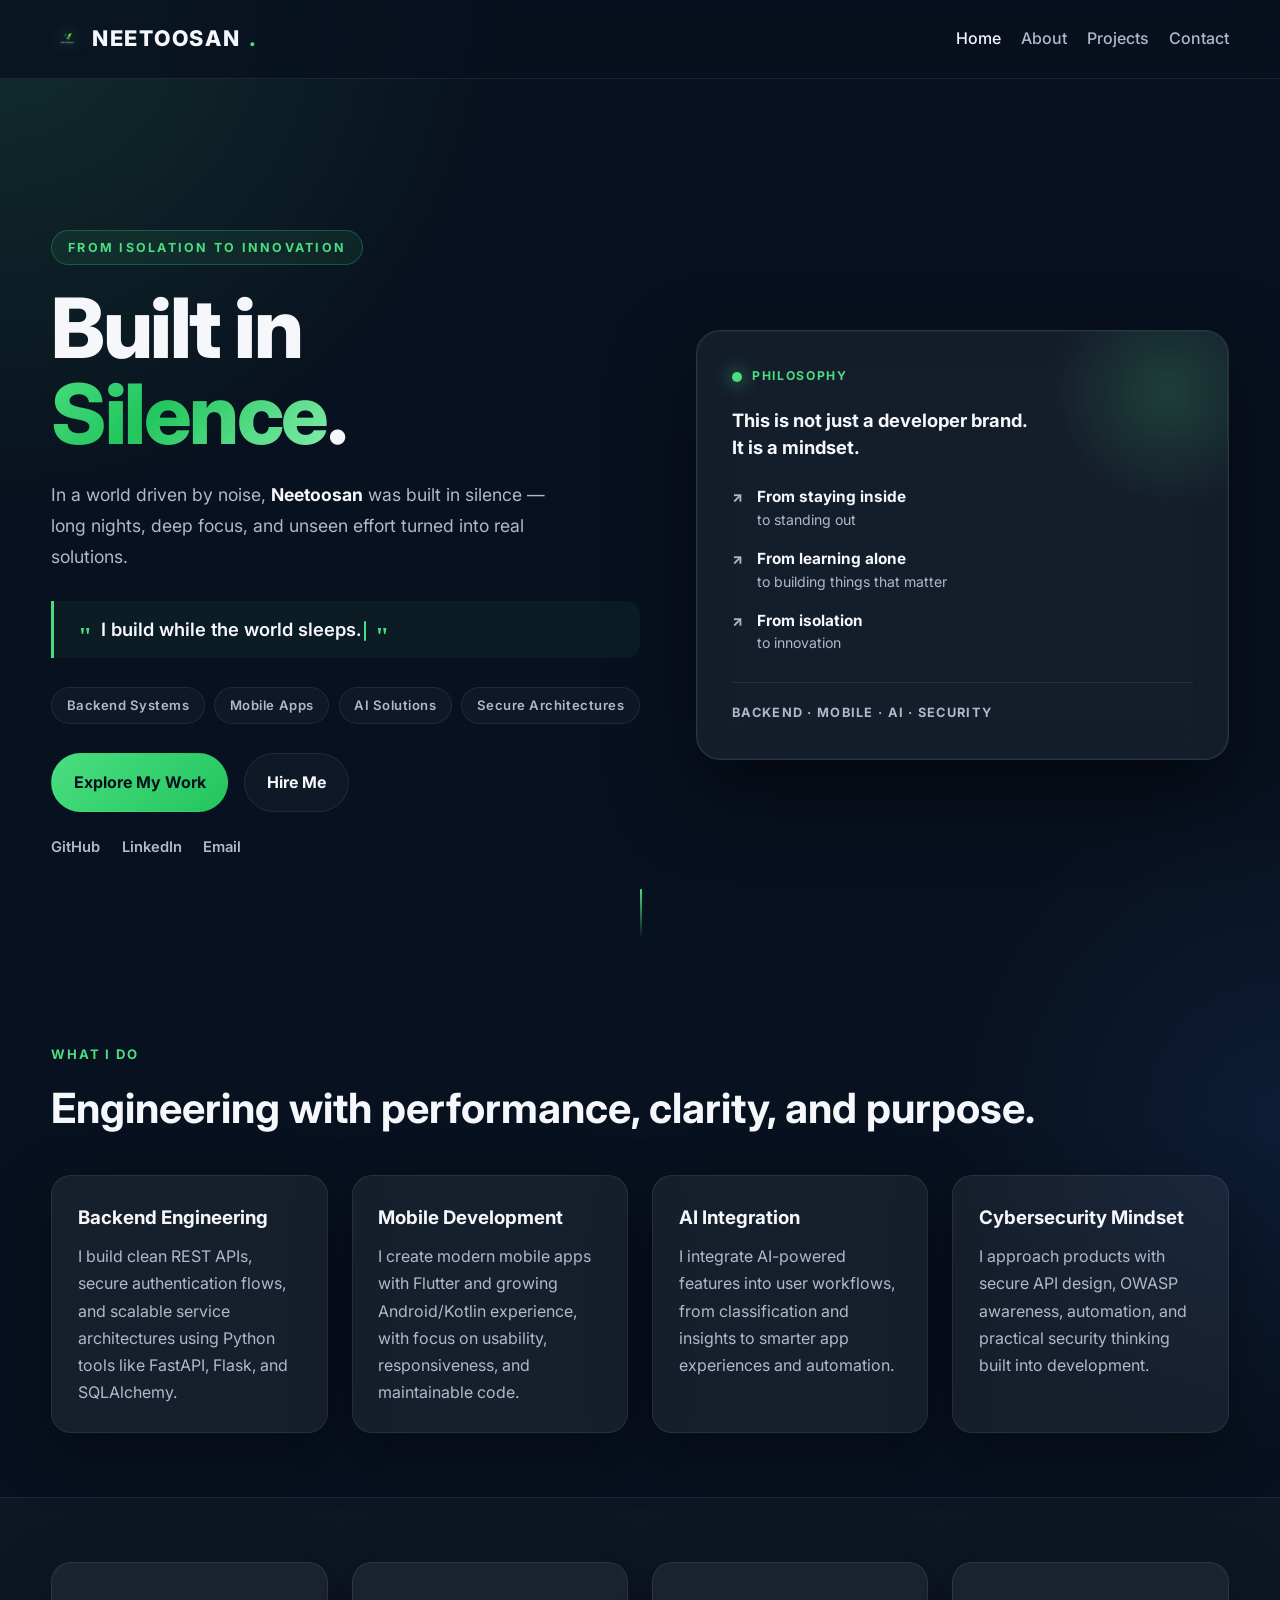
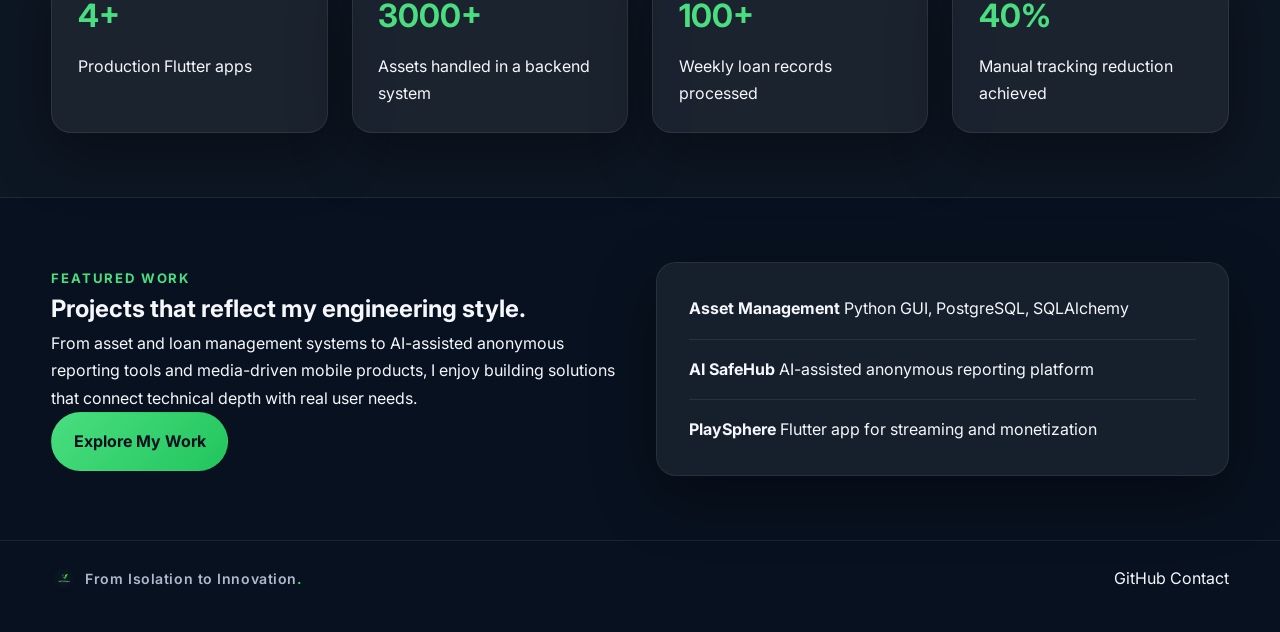
==== index.html @ 383805e1 "Add files via upload" ====
<!DOCTYPE html>
<html lang="en">
<head>
  <meta charset="UTF-8" />
  <meta name="viewport" content="width=device-width, initial-scale=1.0" />
  <meta name="description" content="Neetoosan - Software Engineer portfolio showcasing Python, Flutter, backend, cybersecurity, and AI-driven projects." />
  <title>Neetoosan | Software Engineer</title>
  <link rel="icon" type="image/png" href="asset/favicon.png" />
  <link rel="apple-touch-icon" href="asset/favicon.png" />
  <link rel="preconnect" href="https://fonts.googleapis.com">
  <link rel="preconnect" href="https://fonts.gstatic.com" crossorigin>
  <link href="https://fonts.googleapis.com/css2?family=Inter:wght@400;500;600;700;800&display=swap" rel="stylesheet">
  <link rel="stylesheet" href="css/style.css" />
</head>
<body>
  <!-- Loading Screen -->
  <div id="nLoader" role="status" aria-label="Loading Neetoosan portfolio">
    <img class="nLoader__logo" src="asset/logo_concept.png" alt="Neetoosan N logo" />
    <span class="nLoader__text">Neetoosan</span>
  </div>
  <header class="site-header">
    <div class="container nav-wrap">
      <a href="index.html" class="logo" aria-label="Neetoosan home">
        <img src="asset/logo_concept.png" alt="Neetoosan logo" />
        NEETOOSAN<span>.</span>
      </a>
      <button class="menu-toggle" id="menuToggle" aria-label="Toggle navigation">☰</button>
      <nav class="site-nav" id="siteNav">
        <a href="index.html" class="active">Home</a>
        <a href="about.html">About</a>
        <a href="projects.html">Projects</a>
        <a href="contact.html">Contact</a>
      </nav>
    </div>
  </header>

  <main>
    <!-- ═══ STORY HERO ═══ -->
    <section class="story-hero" id="hero">
      <!-- animated background particles -->
      <div class="sh-particles" aria-hidden="true">
        <span></span><span></span><span></span><span></span>
        <span></span><span></span><span></span><span></span>
      </div>

      <div class="container sh-inner">

        <!-- left column: story copy -->
        <div class="sh-copy">
          <p class="sh-kicker sh-anim" style="--d:0s">From Isolation to Innovation</p>

          <h1 class="sh-headline sh-anim" style="--d:0.15s">
            Built in<br>
            <span class="sh-accent">Silence</span>.
          </h1>

          <p class="sh-tagline sh-anim" style="--d:0.3s">
            In a world driven by noise,&nbsp;<strong>Neetoosan</strong> was built in silence —<br>
            long nights, deep focus, and unseen effort turned into real solutions.
          </p>

          <blockquote class="sh-quote sh-anim" style="--d:0.45s">
            <span class="sh-quote-mark">"</span>
            <span id="heroTypewriter">I build while the world sleeps.</span><span class="typewriter-cursor" aria-hidden="true"></span>
            <span class="sh-quote-mark">"</span>
          </blockquote>

          <div class="sh-pills sh-anim" style="--d:0.55s">
            <span>Backend Systems</span>
            <span>Mobile Apps</span>
            <span>AI Solutions</span>
            <span>Secure Architectures</span>
          </div>

          <div class="sh-actions sh-anim" style="--d:0.65s">
            <a class="btn btn-primary" href="projects.html">Explore My Work</a>
            <a class="btn btn-secondary" href="contact.html">Hire Me</a>
          </div>

          <div class="sh-links sh-anim" style="--d:0.75s">
            <a href="https://github.com/neetoosan" target="_blank" rel="noopener">GitHub</a>
            <a href="https://www.linkedin.com/in/israel-oyekanmi-876148392/" target="_blank" rel="noopener">LinkedIn</a>
            <a href="mailto:tobimolla44@gmail.com">Email</a>
          </div>
        </div>

        <!-- right column: manifesto card -->
        <aside class="sh-card sh-anim" style="--d:0.4s" aria-label="Neetoosan philosophy">
          <div class="sh-card-glow" aria-hidden="true"></div>

          <div class="sh-card-top">
            <span class="sh-dot" aria-hidden="true"></span>
            <span class="sh-status-label">Philosophy</span>
          </div>

          <h2 class="sh-card-title">This is not just a developer brand.<br>It is a mindset.</h2>

          <ul class="sh-milestones">
            <li>
              <span class="sh-m-icon">↗</span>
              <div>
                <strong>From staying inside</strong>
                <span>to standing out</span>
              </div>
            </li>
            <li>
              <span class="sh-m-icon">↗</span>
              <div>
                <strong>From learning alone</strong>
                <span>to building things that matter</span>
              </div>
            </li>
            <li>
              <span class="sh-m-icon">↗</span>
              <div>
                <strong>From isolation</strong>
                <span>to innovation</span>
              </div>
            </li>
          </ul>

          <p class="sh-card-footer">
            Backend · Mobile · AI · Security
          </p>
        </aside>

      </div>

      <!-- bottom scroll cue -->
      <div class="sh-scroll-cue sh-anim" style="--d:1s" aria-hidden="true">
        <span class="sh-scroll-line"></span>
      </div>
    </section>

    <section class="section">
      <div class="container">
        <div class="section-heading">
          <p class="eyebrow">What I Do</p>
          <h2>Engineering with performance, clarity, and purpose.</h2>
        </div>

        <div class="card-grid">
          <article class="feature-card reveal">
            <h3>Backend Engineering</h3>
            <p>I build clean REST APIs, secure authentication flows, and scalable service architectures using Python tools like FastAPI, Flask, and SQLAlchemy.</p>
          </article>
          <article class="feature-card reveal">
            <h3>Mobile Development</h3>
            <p>I create modern mobile apps with Flutter and growing Android/Kotlin experience, with focus on usability, responsiveness, and maintainable code.</p>
          </article>
          <article class="feature-card reveal">
            <h3>AI Integration</h3>
            <p>I integrate AI-powered features into user workflows, from classification and insights to smarter app experiences and automation.</p>
          </article>
          <article class="feature-card reveal">
            <h3>Cybersecurity Mindset</h3>
            <p>I approach products with secure API design, OWASP awareness, automation, and practical security thinking built into development.</p>
          </article>
        </div>
      </div>
    </section>

    <section class="section alt-section">
      <div class="container stats-grid">
        <div class="stat reveal">
          <h3>4+</h3>
          <p>Production Flutter apps</p>
        </div>
        <div class="stat reveal">
          <h3>3000+</h3>
          <p>Assets handled in a backend system</p>
        </div>
        <div class="stat reveal">
          <h3>100+</h3>
          <p>Weekly loan records processed</p>
        </div>
        <div class="stat reveal">
          <h3>40%</h3>
          <p>Manual tracking reduction achieved</p>
        </div>
      </div>
    </section>

    <section class="section">
      <div class="container split-section">
        <div>
          <p class="eyebrow">Featured Work</p>
          <h2>Projects that reflect my engineering style.</h2>
          <p>
            From asset and loan management systems to AI-assisted anonymous reporting tools and media-driven mobile products,
            I enjoy building solutions that connect technical depth with real user needs.
          </p>
          <a class="btn btn-primary" href="projects.html">Explore My Work</a>
        </div>
        <div class="info-panel reveal">
          <div class="info-item">
            <strong>Asset Management</strong>
            <span>Python GUI, PostgreSQL, SQLAlchemy</span>
          </div>
          <div class="info-item">
            <strong>AI SafeHub</strong>
            <span>AI-assisted anonymous reporting platform</span>
          </div>
          <div class="info-item">
            <strong>PlaySphere</strong>
            <span>Flutter app for streaming and monetization</span>
          </div>
        </div>
      </div>
    </section>
  </main>

  <footer class="site-footer">
    <div class="container footer-wrap">
      <div class="footer-logo">
        <img src="asset/logo_concept.png" alt="Neetoosan logo" />
        <span>From Isolation to Innovation<span>.</span></span>
      </div>
      <div>
        <a href="https://github.com/neetoosan" target="_blank" rel="noopener">GitHub</a>
        <a href="contact.html">Contact</a>
      </div>
    </div>
  </footer>

  <script src="js/loader.js"></script>
  <script src="js/main.js"></script>
</body>
</html>
---- css/style.css ----
:root {
  --bg: #08111f;
  --bg-soft: #0e1a2f;
  --panel: rgba(255, 255, 255, 0.06);
  --panel-strong: #101d34;
  --text: #f5f7fb;
  --muted: #aeb9cc;
  --line: rgba(255, 255, 255, 0.08);
  --accent: #4ade80;
  --accent-dark: #22c55e;
  --shadow: 0 20px 60px rgba(0, 0, 0, 0.35);
  --radius: 20px;
  --max-width: 1180px;
}

* {
  margin: 0;
  padding: 0;
  box-sizing: border-box;
}

html {
  scroll-behavior: smooth;
}

body {
  font-family: 'Inter', sans-serif;
  background:
    radial-gradient(circle at top left, rgba(74, 222, 128, 0.14), transparent 20%),
    radial-gradient(circle at right center, rgba(59, 130, 246, 0.10), transparent 20%),
    var(--bg);
  color: var(--text);
  line-height: 1.7;
}

img {
  max-width: 100%;
  display: block;
}

a {
  color: inherit;
  text-decoration: none;
}

.container {
  width: min(92%, var(--max-width));
  margin: 0 auto;
}

.site-header {
  position: sticky;
  top: 0;
  z-index: 1000;
  backdrop-filter: blur(14px);
  background: rgba(8, 17, 31, 0.75);
  border-bottom: 1px solid var(--line);
}

.nav-wrap {
  display: flex;
  justify-content: space-between;
  align-items: center;
  min-height: 78px;
}

/* ── Loading Screen ── */
#nLoader {
  position: fixed;
  inset: 0;
  z-index: 9999;
  background: var(--bg);
  display: flex;
  flex-direction: column;
  align-items: center;
  justify-content: center;
  gap: 1.5rem;
  transition: opacity 0.6s ease, visibility 0.6s ease;
}

#nLoader.nLoader--out {
  opacity: 0;
  visibility: hidden;
  pointer-events: none;
}

.nLoader__logo {
  width: 100px;
  height: 100px;
  animation: nLoaderPulse 1.6s ease-in-out infinite;
  filter: drop-shadow(0 0 28px rgba(74, 222, 128, 0.7));
}

@keyframes nLoaderPulse {
  0%, 100% { transform: scale(1);    filter: drop-shadow(0 0 20px rgba(74,222,128,0.6)); }
  50%       { transform: scale(1.08); filter: drop-shadow(0 0 50px rgba(74,222,128,0.95)); }
}

.nLoader__text {
  font-size: 0.78rem;
  font-weight: 700;
  letter-spacing: 0.22em;
  text-transform: uppercase;
  color: var(--muted);
  animation: nLoaderFade 1.6s ease-in-out infinite;
}

@keyframes nLoaderFade {
  0%, 100% { opacity: 0.4; }
  50%       { opacity: 1; }
}

/* ── Logo (image version) ── */
.logo {
  display: flex;
  align-items: center;
  gap: 0.55rem;
  font-size: 1.35rem;
  font-weight: 800;
  letter-spacing: 0.08em;
  line-height: 1;
}

.logo img {
  width: 32px;
  height: 32px;
  object-fit: contain;
  filter: drop-shadow(0 0 8px rgba(74, 222, 128, 0.5));
  flex-shrink: 0;
}

.logo span {
  color: var(--accent);
}

/* ── Footer logo row ── */
.footer-logo {
  display: flex;
  align-items: center;
  gap: 0.5rem;
  font-weight: 700;
  font-size: 1.05rem;
  letter-spacing: 0.06em;
}

.footer-logo img {
  width: 26px;
  height: 26px;
  object-fit: contain;
  filter: drop-shadow(0 0 6px rgba(74, 222, 128, 0.45));
}

.footer-logo > span {
  color: var(--muted);
  font-size: 0.88rem;
  font-weight: 600;
  letter-spacing: 0.04em;
}

.footer-logo > span > span {
  color: var(--accent);
}

/* ── Typewriter cursor ── */
.typewriter-cursor {
  display: inline-block;
  width: 2px;
  height: 1.1em;
  background: var(--accent);
  vertical-align: middle;
  margin-left: 3px;
  border-radius: 2px;
  animation: cursorBlink 0.8s step-end infinite;
}

@keyframes cursorBlink {
  0%, 100% { opacity: 1; }
  50%       { opacity: 0; }
}

.site-nav {
  display: flex;
  gap: 1.25rem;
  align-items: center;
}

.site-nav a {
  color: var(--muted);
  font-weight: 500;
  transition: 0.25s ease;
}

.site-nav a:hover,
.site-nav a.active {
  color: var(--text);
}

.menu-toggle {
  display: none;
  background: none;
  border: none;
  color: var(--text);
  font-size: 1.7rem;
  cursor: pointer;
}

.hero,
.page-hero {
  padding: 6rem 0 4rem;
}

.page-hero.small {
  padding-bottom: 2rem;
}

.hero-grid,
.about-grid,
.contact-grid,
.split-section,
.two-col {
  display: grid;
  grid-template-columns: repeat(2, minmax(0, 1fr));
  gap: 2rem;
  align-items: center;
}

.hero h1,
.page-hero h1 {
  font-size: clamp(2.4rem, 5vw, 4.8rem);
  line-height: 1.08;
  margin: 0.6rem 0 1rem;
}

.hero-text,
.page-hero p,
.about-copy p,
.feature-card p,
.project-card p,
.contact-card p {
  color: var(--muted);
}

.eyebrow {
  color: var(--accent);
  text-transform: uppercase;
  letter-spacing: 0.14em;
  font-size: 0.82rem;
  font-weight: 700;
}

.hero-actions,
.hero-links,
.footer-wrap,
.filter-row {
  display: flex;
  flex-wrap: wrap;
  gap: 1rem;
  align-items: center;
}

.hero-actions {
  margin: 1.6rem 0 1rem;
}

.hero-links a,
.text-link {
  color: var(--accent);
}

.btn {
  display: inline-flex;
  align-items: center;
  justify-content: center;
  padding: 0.95rem 1.35rem;
  border-radius: 999px;
  font-weight: 700;
  transition: 0.25s ease;
  border: 1px solid transparent;
}

.btn:hover {
  transform: translateY(-2px);
}

.btn-primary {
  background: linear-gradient(135deg, var(--accent), var(--accent-dark));
  color: #07111f;
}

.btn-secondary {
  border-color: var(--line);
  background: rgba(255, 255, 255, 0.03);
}

.glass,
.feature-card,
.project-card,
.contact-card,
.contact-form,
.skills-panel,
.info-panel,
.stat {
  background: var(--panel);
  border: 1px solid var(--line);
  border-radius: var(--radius);
  box-shadow: var(--shadow);
}

.hero-card,
.contact-card,
.contact-form,
.skills-panel,
.info-panel {
  padding: 2rem;
}

.feature-card,
.project-card,
.stat {
  padding: 1.6rem;
}

.status-dot {
  display: inline-block;
  width: 12px;
  height: 12px;
  border-radius: 50%;
  background: var(--accent);
  box-shadow: 0 0 24px var(--accent);
  margin-bottom: 1rem;
}

.mini-title,
.muted,
.form-note {
  color: var(--muted);
}

.section {
  padding: 4rem 0;
}

.alt-section {
  background: rgba(255, 255, 255, 0.02);
  border-top: 1px solid var(--line);
  border-bottom: 1px solid var(--line);
}

.section-heading {
  margin-bottom: 2rem;
}

.section-heading h2,
.about-copy h2,
.contact-card h2,
.contact-form h2,
.two-col h2 {
  font-size: clamp(1.8rem, 4vw, 2.6rem);
  margin-top: 0.45rem;
}

.card-grid,
.projects-grid,
.stats-grid {
  display: grid;
  gap: 1.5rem;
}

.card-grid {
  grid-template-columns: repeat(4, minmax(0, 1fr));
}

.projects-grid {
  grid-template-columns: repeat(3, minmax(0, 1fr));
}

.stats-grid {
  grid-template-columns: repeat(4, minmax(0, 1fr));
}

.feature-card h3,
.project-card h3,
.stat h3,
.hero-card h3,
.timeline-item h3 {
  margin-bottom: 0.6rem;
}

.stat h3 {
  font-size: 2rem;
  color: var(--accent);
}

.tag-list {
  display: flex;
  flex-wrap: wrap;
  gap: 0.65rem;
  margin-top: 1rem;
}

.tag-list span,
.project-badge,
.filter-btn {
  border: 1px solid var(--line);
  background: rgba(255, 255, 255, 0.04);
  color: var(--muted);
  padding: 0.45rem 0.8rem;
  border-radius: 999px;
  font-size: 0.9rem;
}

.tag-list.big span {
  font-size: 0.95rem;
}

.info-panel {
  display: grid;
  gap: 1rem;
}

.info-item {
  padding-bottom: 1rem;
  border-bottom: 1px solid var(--line);
}

.info-item:last-child {
  border-bottom: none;
  padding-bottom: 0;
}

.timeline {
  display: grid;
  gap: 1.5rem;
}

.timeline-item {
  display: grid;
  grid-template-columns: 26px 1fr;
  gap: 1rem;
  align-items: start;
}

.timeline-dot {
  width: 14px;
  height: 14px;
  margin-top: 0.45rem;
  border-radius: 50%;
  background: var(--accent);
  box-shadow: 0 0 18px var(--accent);
}

.clean-list {
  list-style: none;
  display: grid;
  gap: 0.75rem;
  color: var(--muted);
}

.filter-row {
  margin-bottom: 2rem;
}

.filter-btn {
  cursor: pointer;
  transition: 0.25s ease;
}

.filter-btn.active,
.filter-btn:hover,
.project-badge {
  color: var(--text);
  border-color: rgba(74, 222, 128, 0.35);
}

.project-top {
  display: flex;
  flex-direction: column;
  gap: 0.9rem;
  margin-bottom: 1rem;
}

.contact-item {
  margin-top: 1rem;
}

.contact-item span,
label {
  display: block;
  font-size: 0.9rem;
  color: var(--muted);
  margin-bottom: 0.35rem;
}

.form-group {
  margin-bottom: 1rem;
}

input,
textarea {
  width: 100%;
  padding: 0.95rem 1rem;
  border-radius: 14px;
  border: 1px solid var(--line);
  background: rgba(255, 255, 255, 0.03);
  color: var(--text);
  font: inherit;
}

input:focus,
textarea:focus {
  outline: 2px solid rgba(74, 222, 128, 0.25);
  border-color: rgba(74, 222, 128, 0.45);
}

.site-footer {
  padding: 1.5rem 0 2.5rem;
  border-top: 1px solid var(--line);
}

.footer-wrap {
  justify-content: space-between;
}

.reveal {
  opacity: 0;
  transform: translateY(20px);
  transition: opacity 0.7s ease, transform 0.7s ease;
}

.reveal.visible {
  opacity: 1;
  transform: translateY(0);
}

.hidden {
  display: none;
}

/* ═══════════════════════════════════════════════
   STORY HERO — "From Isolation to Innovation"
═══════════════════════════════════════════════ */

/* ── Section wrapper ── */
.story-hero {
  position: relative;
  overflow: hidden;
  padding: 7rem 0 5rem;
  min-height: 100svh;
  display: flex;
  flex-direction: column;
  justify-content: center;
}

/* ── Floating particles ── */
.sh-particles {
  position: absolute;
  inset: 0;
  pointer-events: none;
}

.sh-particles span {
  position: absolute;
  display: block;
  border-radius: 50%;
  background: radial-gradient(circle, rgba(74,222,128,0.55), transparent 70%);
  animation: shFloat 14s ease-in-out infinite;
  opacity: 0;
}

.sh-particles span:nth-child(1) { width:340px; height:340px; top:-80px;  left:-60px;  animation-delay:0s;    animation-duration:16s; }
.sh-particles span:nth-child(2) { width:200px; height:200px; top:30%;   right:5%;    animation-delay:2s;    animation-duration:14s; }
.sh-particles span:nth-child(3) { width:180px; height:180px; bottom:10%;left:15%;    animation-delay:4s;    animation-duration:18s; }
.sh-particles span:nth-child(4) { width:140px; height:140px; top:60%;   right:20%;   animation-delay:1s;    animation-duration:12s; }
.sh-particles span:nth-child(5) { width: 80px; height: 80px; top:20%;   left:40%;    animation-delay:6s;    animation-duration:10s; }
.sh-particles span:nth-child(6) { width:120px; height:120px; bottom:25%;right:35%;   animation-delay:3.5s;  animation-duration:15s; }
.sh-particles span:nth-child(7) { width: 60px; height: 60px; top:75%;   left:55%;    animation-delay:7s;    animation-duration:11s; }
.sh-particles span:nth-child(8) { width: 90px; height: 90px; top:10%;   right:45%;   animation-delay:5s;    animation-duration:13s; }

@keyframes shFloat {
  0%   { opacity: 0;    transform: translateY(40px) scale(0.8); }
  20%  { opacity: 0.18; }
  50%  { opacity: 0.12; transform: translateY(-20px) scale(1);  }
  80%  { opacity: 0.18; }
  100% { opacity: 0;    transform: translateY(40px) scale(0.8); }
}

/* ── Inner grid ── */
.sh-inner {
  display: grid;
  grid-template-columns: 1.05fr 0.95fr;
  gap: 3.5rem;
  align-items: center;
  position: relative;
  z-index: 1;
}

/* ── Entry animations ── */
.sh-anim {
  opacity: 0;
  transform: translateY(28px);
  animation: shReveal 0.75s cubic-bezier(0.22, 1, 0.36, 1) forwards;
  animation-delay: var(--d, 0s);
}

@keyframes shReveal {
  to { opacity: 1; transform: translateY(0); }
}

/* ── Kicker / eyebrow ── */
.sh-kicker {
  display: inline-block;
  font-size: 0.78rem;
  font-weight: 700;
  letter-spacing: 0.18em;
  text-transform: uppercase;
  color: var(--accent);
  background: rgba(74, 222, 128, 0.08);
  border: 1px solid rgba(74, 222, 128, 0.25);
  padding: 0.35rem 1rem;
  border-radius: 999px;
  margin-bottom: 1.25rem;
}

/* ── Main headline ── */
.sh-headline {
  font-size: clamp(3rem, 6.5vw, 6rem);
  font-weight: 800;
  line-height: 1.04;
  letter-spacing: -0.03em;
  margin-bottom: 1.4rem;
}

.sh-accent {
  -webkit-background-clip: text;
  background-clip: text;
  -webkit-text-fill-color: transparent;
  background-image: linear-gradient(135deg, #4ade80 0%, #22c55e 40%, #86efac 100%);
}

/* ── Tagline paragraph ── */
.sh-tagline {
  font-size: 1.1rem;
  color: var(--muted);
  line-height: 1.75;
  max-width: 500px;
  margin-bottom: 1.8rem;
}

.sh-tagline strong {
  color: var(--text);
}

/* ── Manifesto quote ── */
.sh-quote {
  position: relative;
  font-size: 1.15rem;
  font-weight: 600;
  font-style: normal;
  color: var(--text);
  border-left: 3px solid var(--accent);
  padding: 0.9rem 1.25rem;
  margin: 0 0 1.8rem;
  background: rgba(74, 222, 128, 0.05);
  border-radius: 0 14px 14px 0;
  line-height: 1.5;
}

.sh-quote-mark {
  color: var(--accent);
  font-size: 1.6rem;
  line-height: 0;
  vertical-align: -0.35em;
  margin: 0 0.15em;
  font-family: Georgia, serif;
}

/* ── Tech pills ── */
.sh-pills {
  display: flex;
  flex-wrap: wrap;
  gap: 0.6rem;
  margin-bottom: 1.8rem;
}

.sh-pills span {
  font-size: 0.82rem;
  font-weight: 600;
  letter-spacing: 0.04em;
  color: var(--muted);
  border: 1px solid var(--line);
  background: rgba(255, 255, 255, 0.03);
  padding: 0.4rem 0.9rem;
  border-radius: 999px;
  transition: 0.25s ease;
}

.sh-pills span:hover {
  color: var(--accent);
  border-color: rgba(74, 222, 128, 0.35);
  background: rgba(74, 222, 128, 0.06);
}

/* ── CTA buttons ── */
.sh-actions {
  display: flex;
  flex-wrap: wrap;
  gap: 1rem;
  margin-bottom: 1.4rem;
}

/* ── Social links row ── */
.sh-links {
  display: flex;
  gap: 1.35rem;
  flex-wrap: wrap;
}

.sh-links a {
  font-size: 0.92rem;
  font-weight: 600;
  color: var(--muted);
  position: relative;
  transition: color 0.25s ease;
}

.sh-links a::after {
  content: '';
  position: absolute;
  left: 0; bottom: -3px;
  width: 0; height: 2px;
  background: var(--accent);
  transition: width 0.3s ease;
  border-radius: 2px;
}

.sh-links a:hover {
  color: var(--accent);
}

.sh-links a:hover::after {
  width: 100%;
}

/* ── Manifesto card ── */
.sh-card {
  position: relative;
  background: rgba(255, 255, 255, 0.05);
  backdrop-filter: blur(20px);
  -webkit-backdrop-filter: blur(20px);
  border: 1px solid rgba(255, 255, 255, 0.1);
  border-radius: 24px;
  padding: 2.2rem;
  overflow: hidden;
  box-shadow: 0 32px 80px rgba(0, 0, 0, 0.5), 0 0 0 1px rgba(74,222,128,0.06) inset;
  transition: transform 0.4s ease, box-shadow 0.4s ease;
}

.sh-card:hover {
  transform: translateY(-5px);
  box-shadow: 0 40px 100px rgba(0, 0, 0, 0.6), 0 0 40px rgba(74,222,128,0.08) inset;
}

/* glowing green blob behind card */
.sh-card-glow {
  position: absolute;
  top: -60px; right: -60px;
  width: 240px; height: 240px;
  background: radial-gradient(circle, rgba(74,222,128,0.18) 0%, transparent 70%);
  border-radius: 50%;
  pointer-events: none;
  animation: shGlow 6s ease-in-out infinite alternate;
}

@keyframes shGlow {
  from { opacity: 0.6; transform: scale(1);    }
  to   { opacity: 1;   transform: scale(1.15); }
}

/* ── Card top row (dot + label) ── */
.sh-card-top {
  display: flex;
  align-items: center;
  gap: 0.6rem;
  margin-bottom: 1.25rem;
}

.sh-dot {
  width: 10px; height: 10px;
  border-radius: 50%;
  background: var(--accent);
  box-shadow: 0 0 18px var(--accent);
  animation: shPulse 2s ease-in-out infinite;
  flex-shrink: 0;
}

@keyframes shPulse {
  0%, 100% { box-shadow: 0 0 10px var(--accent); }
  50%       { box-shadow: 0 0 24px var(--accent); }
}

.sh-status-label {
  font-size: 0.76rem;
  font-weight: 700;
  letter-spacing: 0.14em;
  text-transform: uppercase;
  color: var(--accent);
}

/* ── Card heading ── */
.sh-card-title {
  font-size: 1.15rem;
  font-weight: 700;
  line-height: 1.45;
  margin-bottom: 1.6rem;
  color: var(--text);
}

/* ── Milestones list ── */
.sh-milestones {
  list-style: none;
  display: grid;
  gap: 1.1rem;
  margin-bottom: 1.75rem;
}

.sh-milestones li {
  display: flex;
  align-items: flex-start;
  gap: 0.85rem;
}

.sh-m-icon {
  color: var(--accent);
  font-size: 1rem;
  font-weight: 800;
  line-height: 1.6;
  flex-shrink: 0;
}

.sh-milestones li div {
  display: flex;
  flex-direction: column;
  gap: 0.1rem;
  line-height: 1.45;
}

.sh-milestones strong {
  color: var(--text);
  font-size: 0.96rem;
}

.sh-milestones span {
  color: var(--muted);
  font-size: 0.88rem;
}

/* ── Card footer ── */
.sh-card-footer {
  font-size: 0.8rem;
  font-weight: 700;
  letter-spacing: 0.1em;
  text-transform: uppercase;
  color: var(--muted);
  padding-top: 1.2rem;
  border-top: 1px solid var(--line);
}

/* ── Scroll cue ── */
.sh-scroll-cue {
  position: absolute;
  bottom: 2.5rem;
  left: 50%;
  transform: translateX(-50%);
  display: flex;
  flex-direction: column;
  align-items: center;
}

.sh-scroll-line {
  width: 2px;
  height: 50px;
  background: linear-gradient(to bottom, var(--accent), transparent);
  border-radius: 2px;
  animation: shScrollLine 2s ease-in-out infinite;
}

@keyframes shScrollLine {
  0%   { transform: scaleY(0);   transform-origin: top;    opacity: 1; }
  50%  { transform: scaleY(1);   transform-origin: top;    opacity: 1; }
  100% { transform: scaleY(0);   transform-origin: bottom; opacity: 0; }
}

/* ═══ MEDIA QUERIES ═══ */
@media (max-width: 1024px) {
  .card-grid {
    grid-template-columns: repeat(2, minmax(0, 1fr));
  }

  .projects-grid,
  .stats-grid {
    grid-template-columns: repeat(2, minmax(0, 1fr));
  }

  .sh-inner {
    grid-template-columns: 1fr;
    gap: 2.5rem;
  }

  .sh-scroll-cue {
    display: none;
  }
}

@media (max-width: 768px) {
  .menu-toggle {
    display: block;
  }

  .site-nav {
    position: absolute;
    top: 78px;
    right: 4%;
    width: min(260px, 92vw);
    background: #0d1729;
    border: 1px solid var(--line);
    border-radius: 18px;
    padding: 1rem;
    display: none;
    flex-direction: column;
    align-items: flex-start;
  }

  .site-nav.show {
    display: flex;
  }

  .hero-grid,
  .about-grid,
  .contact-grid,
  .split-section,
  .two-col {
    grid-template-columns: 1fr;
  }

  .card-grid,
  .projects-grid,
  .stats-grid {
    grid-template-columns: 1fr;
  }

  .hero,
  .page-hero {
    padding-top: 4.5rem;
  }

  .story-hero {
    padding: 5.5rem 0 4rem;
    min-height: auto;
  }

  .sh-headline {
    font-size: clamp(2.4rem, 10vw, 3.5rem);
  }

  .sh-quote {
    font-size: 1rem;
  }

  .footer-wrap {
    flex-direction: column;
    align-items: flex-start;
  }
}
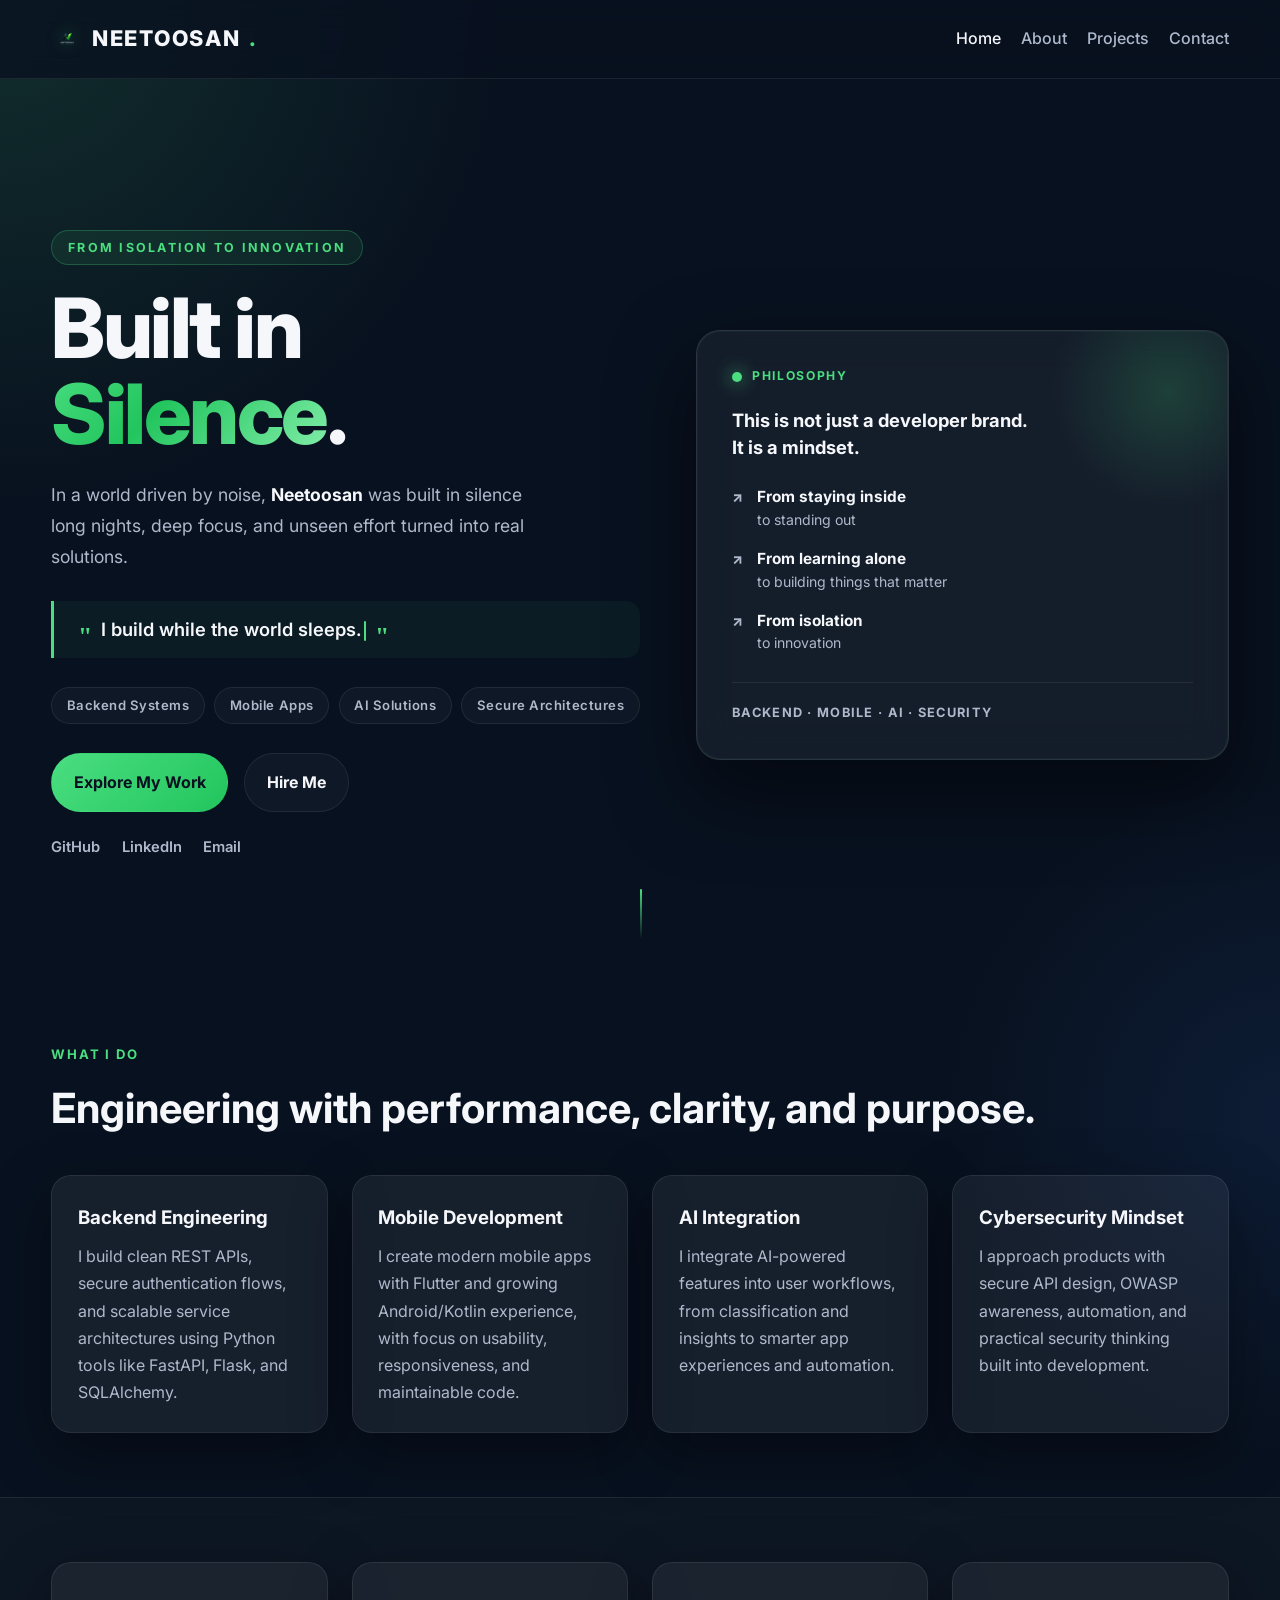
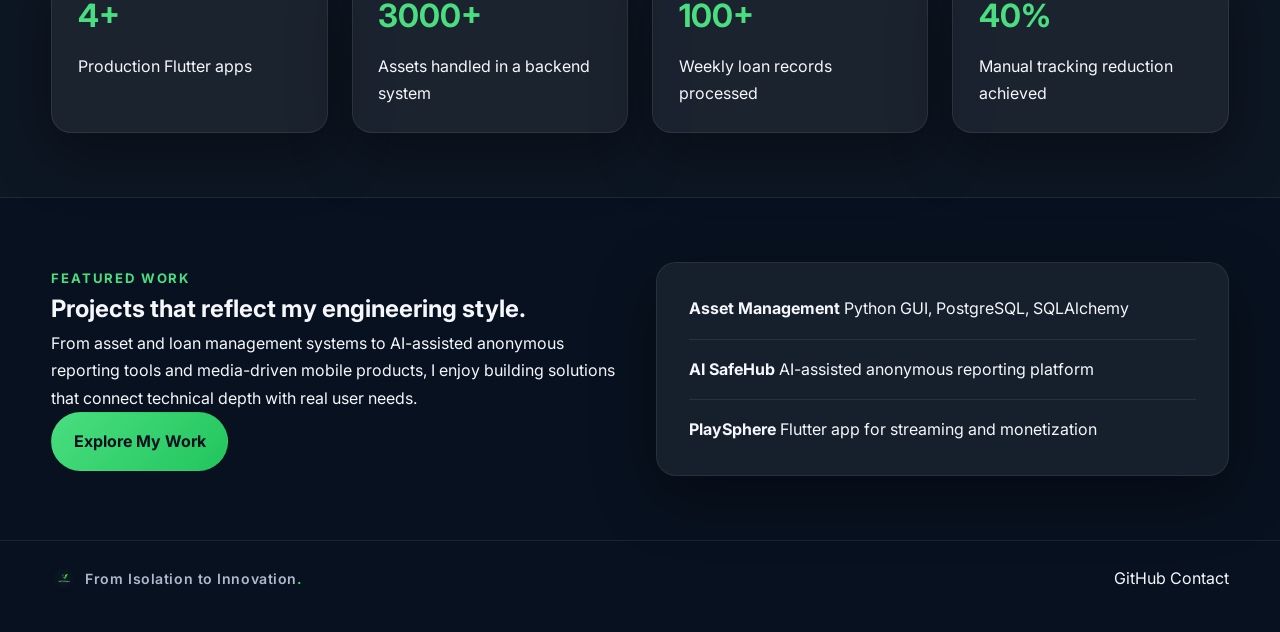
==== commit 297d92b3: "Add files via upload" ====
--- a/index.html
+++ b/index.html
@@ -55,7 +55,7 @@
           </h1>
 
           <p class="sh-tagline sh-anim" style="--d:0.3s">
-            In a world driven by noise,&nbsp;<strong>Neetoosan</strong> was built in silence —<br>
+            In a world driven by noise,&nbsp;<strong>Neetoosan</strong> was built in silence<br>
             long nights, deep focus, and unseen effort turned into real solutions.
           </p>
 
--- a/css/style.css
+++ b/css/style.css
@@ -21,6 +21,7 @@
 
 html {
   scroll-behavior: smooth;
+  overflow-x: hidden;
 }
 
 body {
@@ -31,6 +32,7 @@
     var(--bg);
   color: var(--text);
   line-height: 1.7;
+  overflow-x: hidden;
 }
 
 img {
@@ -892,6 +894,14 @@
 
 /* ═══ MEDIA QUERIES ═══ */
 @media (max-width: 1024px) {
+  .hero-grid,
+  .about-grid,
+  .contact-grid,
+  .split-section,
+  .two-col {
+    grid-template-columns: 1fr;
+  }
+
   .card-grid {
     grid-template-columns: repeat(2, minmax(0, 1fr));
   }
@@ -934,20 +944,16 @@
     display: flex;
   }
 
-  .hero-grid,
-  .about-grid,
-  .contact-grid,
-  .split-section,
-  .two-col {
-    grid-template-columns: 1fr;
-  }
-
   .card-grid,
   .projects-grid,
   .stats-grid {
     grid-template-columns: 1fr;
   }
 
+  .section {
+    padding: 3rem 0;
+  }
+
   .hero,
   .page-hero {
     padding-top: 4.5rem;
@@ -966,8 +972,733 @@
     font-size: 1rem;
   }
 
+  .sh-actions {
+    flex-direction: column;
+    align-items: stretch;
+  }
+
+  .sh-dropdown-actions .btn,
+  .sh-actions .btn {
+    width: 100%;
+    margin-bottom: 0.5rem;
+  }
+
+  .sh-card {
+    padding: 1.5rem;
+  }
+
   .footer-wrap {
     flex-direction: column;
     align-items: flex-start;
-  }
+    gap: 1.5rem;
+  }
+}
+
+/* ── My Story Section - Professional & Fun ── */
+.story-section {
+  position: relative;
+  padding: 5rem 0;
+  overflow: hidden;
+}
+
+.story-section + .section {
+  padding-top: 3rem;
+}
+
+.story-section::before {
+  content: '';
+  position: absolute;
+  top: -50%;
+  right: -20%;
+  width: 600px;
+  height: 600px;
+  background: radial-gradient(circle, rgba(74, 222, 128, 0.08) 0%, transparent 70%);
+  pointer-events: none;
+}
+
+.story-card {
+  background: linear-gradient(145deg, rgba(255, 255, 255, 0.05) 0%, rgba(255, 255, 255, 0.02) 100%);
+  border: 1px solid var(--line);
+  border-radius: var(--radius);
+  padding: 3rem;
+  position: relative;
+  box-shadow: var(--shadow);
+  margin-bottom: 2rem;
+}
+
+.story-card::before {
+  content: '';
+  position: absolute;
+  top: 0;
+  left: 0;
+  right: 0;
+  height: 3px;
+  background: linear-gradient(90deg, var(--accent), transparent);
+  border-radius: var(--radius) var(--radius) 0 0;
+}
+
+.story-header {
+  display: flex;
+  align-items: center;
+  gap: 1rem;
+  margin-bottom: 2rem;
+}
+
+.story-avatar {
+  width: 70px;
+  height: 70px;
+  border-radius: 50%;
+  overflow: hidden;
+  cursor: pointer;
+  position: relative;
+  box-shadow: 0 0 30px rgba(74, 222, 128, 0.4);
+  transition: all 0.4s cubic-bezier(0.4, 0, 0.2, 1);
+  border: 3px solid transparent;
+  background: linear-gradient(135deg, var(--accent), var(--accent-dark)) padding-box,
+              linear-gradient(135deg, var(--accent), var(--accent-dark)) border-box;
+}
+
+.story-avatar:hover {
+  transform: scale(1.05);
+  box-shadow: 0 0 50px rgba(74, 222, 128, 0.6);
+}
+
+.story-avatar::after {
+  content: '🔍';
+  position: absolute;
+  top: 50%;
+  left: 50%;
+  transform: translate(-50%, -50%) scale(0);
+  font-size: 1.5rem;
+  opacity: 0;
+  transition: all 0.3s ease;
+  pointer-events: none;
+}
+
+.story-avatar:hover::after {
+  transform: translate(-50%, -50%) scale(1);
+  opacity: 1;
+}
+
+.story-avatar img {
+  width: 100%;
+  height: 100%;
+  object-fit: cover;
+  transition: all 0.3s ease;
+}
+
+.story-avatar:hover img {
+  filter: brightness(0.7);
+}
+
+.story-title-wrap h2 {
+  font-size: clamp(1.8rem, 4vw, 2.4rem);
+  margin: 0;
+  background: linear-gradient(135deg, var(--text) 0%, var(--accent) 100%);
+  -webkit-background-clip: text;
+  -webkit-text-fill-color: transparent;
+  background-clip: text;
+}
+
+.story-subtitle {
+  color: var(--muted);
+  font-size: 0.9rem;
+  margin-top: 0.25rem;
+}
+
+.story-content {
+  display: flex;
+  flex-direction: column;
+  gap: 1.5rem;
+}
+
+.story-paragraph {
+  font-size: 1.05rem;
+  line-height: 1.9;
+  color: var(--muted);
+  position: relative;
+  padding-left: 1.5rem;
+  border-left: 2px solid transparent;
+  transition: all 0.3s ease;
+}
+
+.story-paragraph:hover {
+  border-left-color: var(--accent);
+  padding-left: 2rem;
+  color: var(--text);
+}
+
+.story-highlight {
+  background: linear-gradient(90deg, rgba(74, 222, 128, 0.15), rgba(74, 222, 128, 0.05));
+  padding: 0.2rem 0.6rem;
+  border-radius: 6px;
+  color: var(--accent);
+  font-weight: 600;
+}
+
+.story-quote {
+  font-style: italic;
+  color: var(--text);
+  font-size: 1.1rem;
+  position: relative;
+  padding: 1.5rem 2rem;
+  background: rgba(74, 222, 128, 0.05);
+  border-radius: 12px;
+  margin: 1rem 0;
+}
+
+.story-quote::before {
+  content: '"';
+  font-size: 4rem;
+  color: var(--accent);
+  opacity: 0.3;
+  position: absolute;
+  top: -0.5rem;
+  left: 0.5rem;
+  font-family: Georgia, serif;
+  line-height: 1;
+}
+
+.story-journey {
+  display: flex;
+  flex-wrap: wrap;
+  gap: 0.8rem;
+  margin: 1.5rem 0;
+  padding: 1.5rem;
+  background: rgba(255, 255, 255, 0.02);
+  border-radius: 12px;
+}
+
+.journey-step {
+  display: flex;
+  align-items: center;
+  gap: 0.5rem;
+  padding: 0.5rem 1rem;
+  background: rgba(74, 222, 128, 0.1);
+  border-radius: 20px;
+  font-size: 0.9rem;
+  color: var(--accent);
+  font-weight: 500;
+  transition: all 0.3s ease;
+}
+
+.journey-step:hover {
+  background: rgba(74, 222, 128, 0.2);
+  transform: translateY(-2px);
+}
+
+.journey-arrow {
+  color: var(--muted);
+  font-size: 1.2rem;
+}
+
+.story-fun-fact {
+  display: flex;
+  align-items: flex-start;
+  gap: 1rem;
+  padding: 1.25rem;
+  background: linear-gradient(135deg, rgba(74, 222, 128, 0.08), rgba(59, 130, 246, 0.05));
+  border-radius: 12px;
+  border: 1px solid rgba(74, 222, 128, 0.15);
+  margin-top: 1rem;
+}
+
+.fun-fact-icon {
+  font-size: 1.5rem;
+  flex-shrink: 0;
+}
+
+.fun-fact-text {
+  font-size: 0.95rem;
+  color: var(--muted);
+  line-height: 1.6;
+}
+
+.fun-fact-text strong {
+  color: var(--accent);
+}
+
+/* Three column grid for Beyond the Code */
+.about-grid.three-col {
+  grid-template-columns: repeat(3, minmax(0, 1fr));
+  gap: 2rem;
+}
+
+@media (max-width: 1024px) {
+  .about-grid.three-col {
+    grid-template-columns: repeat(2, minmax(0, 1fr));
+  }
+  
+  .story-card {
+    padding: 2rem;
+  }
+}
+
+@media (max-width: 768px) {
+  .about-grid.three-col {
+    grid-template-columns: 1fr;
+  }
+  
+  .story-card {
+    padding: 1.5rem;
+  }
+  
+  .story-paragraph {
+    padding-left: 1rem;
+    font-size: 1rem;
+  }
+  
+  .story-journey {
+    flex-direction: column;
+    align-items: flex-start;
+  }
+  
+  .journey-arrow {
+    transform: rotate(90deg);
+  }
+}
+
+/* ── Beyond the Code Section ── */
+.beyond-code-section {
+  position: relative;
+  padding: 5rem 0;
+  overflow: hidden;
+}
+
+.beyond-code-section::before {
+  content: '';
+  position: absolute;
+  bottom: -20%;
+  left: -10%;
+  width: 500px;
+  height: 500px;
+  background: radial-gradient(circle, rgba(59, 130, 246, 0.08) 0%, transparent 70%);
+  pointer-events: none;
+}
+
+.section-heading.centered {
+  text-align: center;
+  max-width: 600px;
+  margin: 0 auto 3rem;
+}
+
+.section-subtitle {
+  color: var(--muted);
+  font-size: 1.1rem;
+  margin-top: 0.75rem;
+}
+
+.beyond-grid {
+  display: grid;
+  grid-template-columns: repeat(3, 1fr);
+  gap: 2rem;
+  margin-bottom: 3rem;
+}
+
+.beyond-card {
+  background: linear-gradient(145deg, rgba(255, 255, 255, 0.06) 0%, rgba(255, 255, 255, 0.02) 100%);
+  border: 1px solid var(--line);
+  border-radius: var(--radius);
+  padding: 2rem;
+  position: relative;
+  overflow: hidden;
+  transition: all 0.4s cubic-bezier(0.4, 0, 0.2, 1);
+  box-shadow: var(--shadow);
+}
+
+.beyond-card::before {
+  content: '';
+  position: absolute;
+  top: 0;
+  left: 0;
+  right: 0;
+  height: 3px;
+  background: linear-gradient(90deg, var(--accent), transparent);
+  opacity: 0.7;
+  transition: all 0.3s ease;
+}
+
+.beyond-card:hover {
+  transform: translateY(-8px);
+  border-color: rgba(74, 222, 128, 0.3);
+  box-shadow: 0 30px 80px rgba(0, 0, 0, 0.45), 0 0 30px rgba(74, 222, 128, 0.15);
+}
+
+.beyond-card:hover::before {
+  height: 4px;
+  opacity: 1;
+}
+
+.beyond-card-header {
+  display: flex;
+  align-items: center;
+  justify-content: space-between;
+  margin-bottom: 1.5rem;
+  position: relative;
+  z-index: 2;
+}
+
+.beyond-icon {
+  font-size: 2.5rem;
+  filter: drop-shadow(0 0 10px rgba(74, 222, 128, 0.4));
+  transition: transform 0.3s ease;
+}
+
+.beyond-card:hover .beyond-icon {
+  transform: scale(1.1) rotate(5deg);
+}
+
+.beyond-glow {
+  position: absolute;
+  top: -20px;
+  right: -20px;
+  width: 100px;
+  height: 100px;
+  background: radial-gradient(circle, rgba(74, 222, 128, 0.15) 0%, transparent 70%);
+  border-radius: 50%;
+  opacity: 0;
+  transition: opacity 0.4s ease;
+}
+
+.beyond-card:hover .beyond-glow {
+  opacity: 1;
+}
+
+.beyond-card-content h3 {
+  font-size: 1.3rem;
+  margin-bottom: 1rem;
+  color: var(--text);
+  transition: color 0.3s ease;
+}
+
+.beyond-card:hover .beyond-card-content h3 {
+  color: var(--accent);
+}
+
+.beyond-desc {
+  color: var(--muted);
+  font-size: 0.95rem;
+  line-height: 1.7;
+  margin-bottom: 1.25rem;
+}
+
+.beyond-tags {
+  display: flex;
+  flex-wrap: wrap;
+  gap: 0.5rem;
+  margin-bottom: 1.25rem;
+}
+
+.beyond-tag {
+  background: rgba(74, 222, 128, 0.1);
+  color: var(--accent);
+  padding: 0.3rem 0.8rem;
+  border-radius: 20px;
+  font-size: 0.75rem;
+  font-weight: 600;
+  letter-spacing: 0.02em;
+  transition: all 0.3s ease;
+  border: 1px solid rgba(74, 222, 128, 0.2);
+}
+
+.beyond-card:hover .beyond-tag {
+  background: rgba(74, 222, 128, 0.15);
+  border-color: rgba(74, 222, 128, 0.4);
+}
+
+.beyond-card-footer {
+  padding-top: 1.25rem;
+  border-top: 1px solid var(--line);
+  display: flex;
+  align-items: center;
+  justify-content: space-between;
+}
+
+.beyond-stat {
+  color: var(--accent);
+  font-size: 0.85rem;
+  font-weight: 600;
+  display: flex;
+  align-items: center;
+  gap: 0.5rem;
+}
+
+.beyond-quote {
+  max-width: 800px;
+  margin: 0 auto;
+  text-align: center;
+  padding: 2rem;
+  position: relative;
+}
+
+.beyond-quote blockquote {
+  font-size: 1.25rem;
+  font-style: italic;
+  color: var(--text);
+  line-height: 1.8;
+  position: relative;
+  padding: 0 2rem;
+}
+
+.beyond-quote blockquote::before,
+.beyond-quote blockquote::after {
+  font-family: Georgia, serif;
+  font-size: 4rem;
+  color: var(--accent);
+  opacity: 0.3;
+  position: absolute;
+  line-height: 1;
+}
+
+.beyond-quote blockquote::before {
+  content: '"';
+  top: -1rem;
+  left: -0.5rem;
+}
+
+.beyond-quote blockquote::after {
+  content: '"';
+  bottom: -2rem;
+  right: -0.5rem;
+}
+
+.beyond-quote-author {
+  color: var(--muted);
+  font-size: 0.9rem;
+  margin-top: 1.5rem;
+  font-weight: 500;
+}
+
+/* Beyond Section Responsiveness */
+@media (max-width: 1024px) {
+  .beyond-grid {
+    grid-template-columns: repeat(2, 1fr);
+    gap: 1.5rem;
+  }
+  
+  .beyond-card {
+    padding: 1.75rem;
+  }
+  
+  .beyond-quote blockquote {
+    font-size: 1.1rem;
+    padding: 0 1.5rem;
+  }
+}
+
+@media (max-width: 768px) {
+  .beyond-grid {
+    grid-template-columns: 1fr;
+    gap: 1.25rem;
+  }
+  
+  .beyond-card {
+    padding: 1.5rem;
+  }
+  
+  .beyond-icon {
+    font-size: 2rem;
+  }
+  
+  .section-heading.centered {
+    margin-bottom: 2rem;
+  }
+  
+  .section-subtitle {
+    font-size: 1rem;
+  }
+  
+  .beyond-quote {
+    padding: 1.5rem 1rem;
+  }
+  
+  .beyond-quote blockquote {
+    font-size: 1rem;
+    padding: 0 1rem;
+  }
+  
+  .beyond-quote blockquote::before,
+  .beyond-quote blockquote::after {
+    font-size: 2.5rem;
+  }
+  
+  .beyond-quote blockquote::before {
+    top: -0.5rem;
+    left: -0.3rem;
+  }
+  
+  .beyond-quote blockquote::after {
+    bottom: -1.5rem;
+    right: -0.3rem;
+  }
+  
+  .beyond-tags {
+    gap: 0.4rem;
+  }
+  
+  .beyond-tag {
+    font-size: 0.7rem;
+    padding: 0.25rem 0.6rem;
+  }
+}
+
+/* ── Image Modal ── */
+.image-modal {
+  display: none;
+  position: fixed;
+  z-index: 9999;
+  left: 0;
+  top: 0;
+  width: 100%;
+  height: 100%;
+  background: rgba(8, 17, 31, 0.95);
+  backdrop-filter: blur(10px);
+  align-items: center;
+  justify-content: center;
+  flex-direction: column;
+  opacity: 0;
+  transition: opacity 0.3s ease;
+}
+
+.image-modal.modal-active {
+  opacity: 1;
+}
+
+.modal-content {
+  max-width: 90%;
+  max-height: 80%;
+  border-radius: var(--radius);
+  box-shadow: 0 30px 100px rgba(0, 0, 0, 0.5);
+  transform: scale(0.9);
+  transition: transform 0.3s cubic-bezier(0.4, 0, 0.2, 1);
+}
+
+.image-modal.modal-active .modal-content {
+  transform: scale(1);
+}
+
+.modal-close {
+  position: absolute;
+  top: 30px;
+  right: 40px;
+  color: var(--text);
+  font-size: 3rem;
+  font-weight: 300;
+  cursor: pointer;
+  transition: all 0.3s ease;
+  z-index: 10000;
+  width: 50px;
+  height: 50px;
+  display: flex;
+  align-items: center;
+  justify-content: center;
+  border-radius: 50%;
+}
+
+.modal-close:hover {
+  color: var(--accent);
+  background: rgba(74, 222, 128, 0.1);
+  transform: rotate(90deg);
+}
+
+.modal-caption {
+  color: var(--muted);
+  font-size: 1rem;
+  margin-top: 1.5rem;
+  text-align: center;
+  opacity: 0;
+  transform: translateY(10px);
+  transition: all 0.3s ease 0.1s;
+}
+
+.image-modal.modal-active .modal-caption {
+  opacity: 1;
+  transform: translateY(0);
+}
+
+/* Modal Responsiveness */
+@media (max-width: 768px) {
+  .modal-close {
+    top: 20px;
+    right: 20px;
+    font-size: 2.5rem;
+    width: 40px;
+    height: 40px;
+  }
+  
+  .modal-content {
+    max-width: 95%;
+    max-height: 75%;
+  }
+  
+  .modal-caption {
+    font-size: 0.9rem;
+    padding: 0 1rem;
+  }
+}
+
+@media (max-width: 480px) {
+  .story-avatar {
+    width: 60px;
+    height: 60px;
+  }
+  
+  .story-avatar::after {
+    font-size: 1.2rem;
+  }
+}
+
+@media (max-width: 480px) {
+  .beyond-card {
+    padding: 1.25rem;
+  }
+  
+  .beyond-desc {
+    font-size: 0.9rem;
+  }
+  
+  .beyond-card-content h3 {
+    font-size: 1.1rem;
+  }
+  
+  .beyond-stat {
+    font-size: 0.8rem;
+  }
+}
+
+/* ── Contact Page Enhancements ── */
+.text-center {
+  text-align: center;
+}
+
+.hero-subtitle {
+  max-width: 650px;
+  margin: 0 auto;
+}
+
+.contact-form input,
+.contact-form textarea {
+  transition: all 0.3s cubic-bezier(0.34, 1.56, 0.64, 1);
+}
+
+.contact-form input:focus,
+.contact-form textarea:focus {
+  transform: scale(1.02);
+  box-shadow: 0 0 15px rgba(74, 222, 128, 0.15);
+}
+
+.send-btn {
+  width: 100%;
+  font-size: 1.05rem;
+  letter-spacing: 0.05em;
+  transition: all 0.4s cubic-bezier(0.34, 1.56, 0.64, 1);
+}
+
+.send-btn:hover {
+  transform: translateY(-4px) scale(1.02);
+  box-shadow: 0 12px 24px rgba(74, 222, 128, 0.3);
+}
+
+.send-btn:active {
+  transform: translateY(2px) scale(0.98);
 }
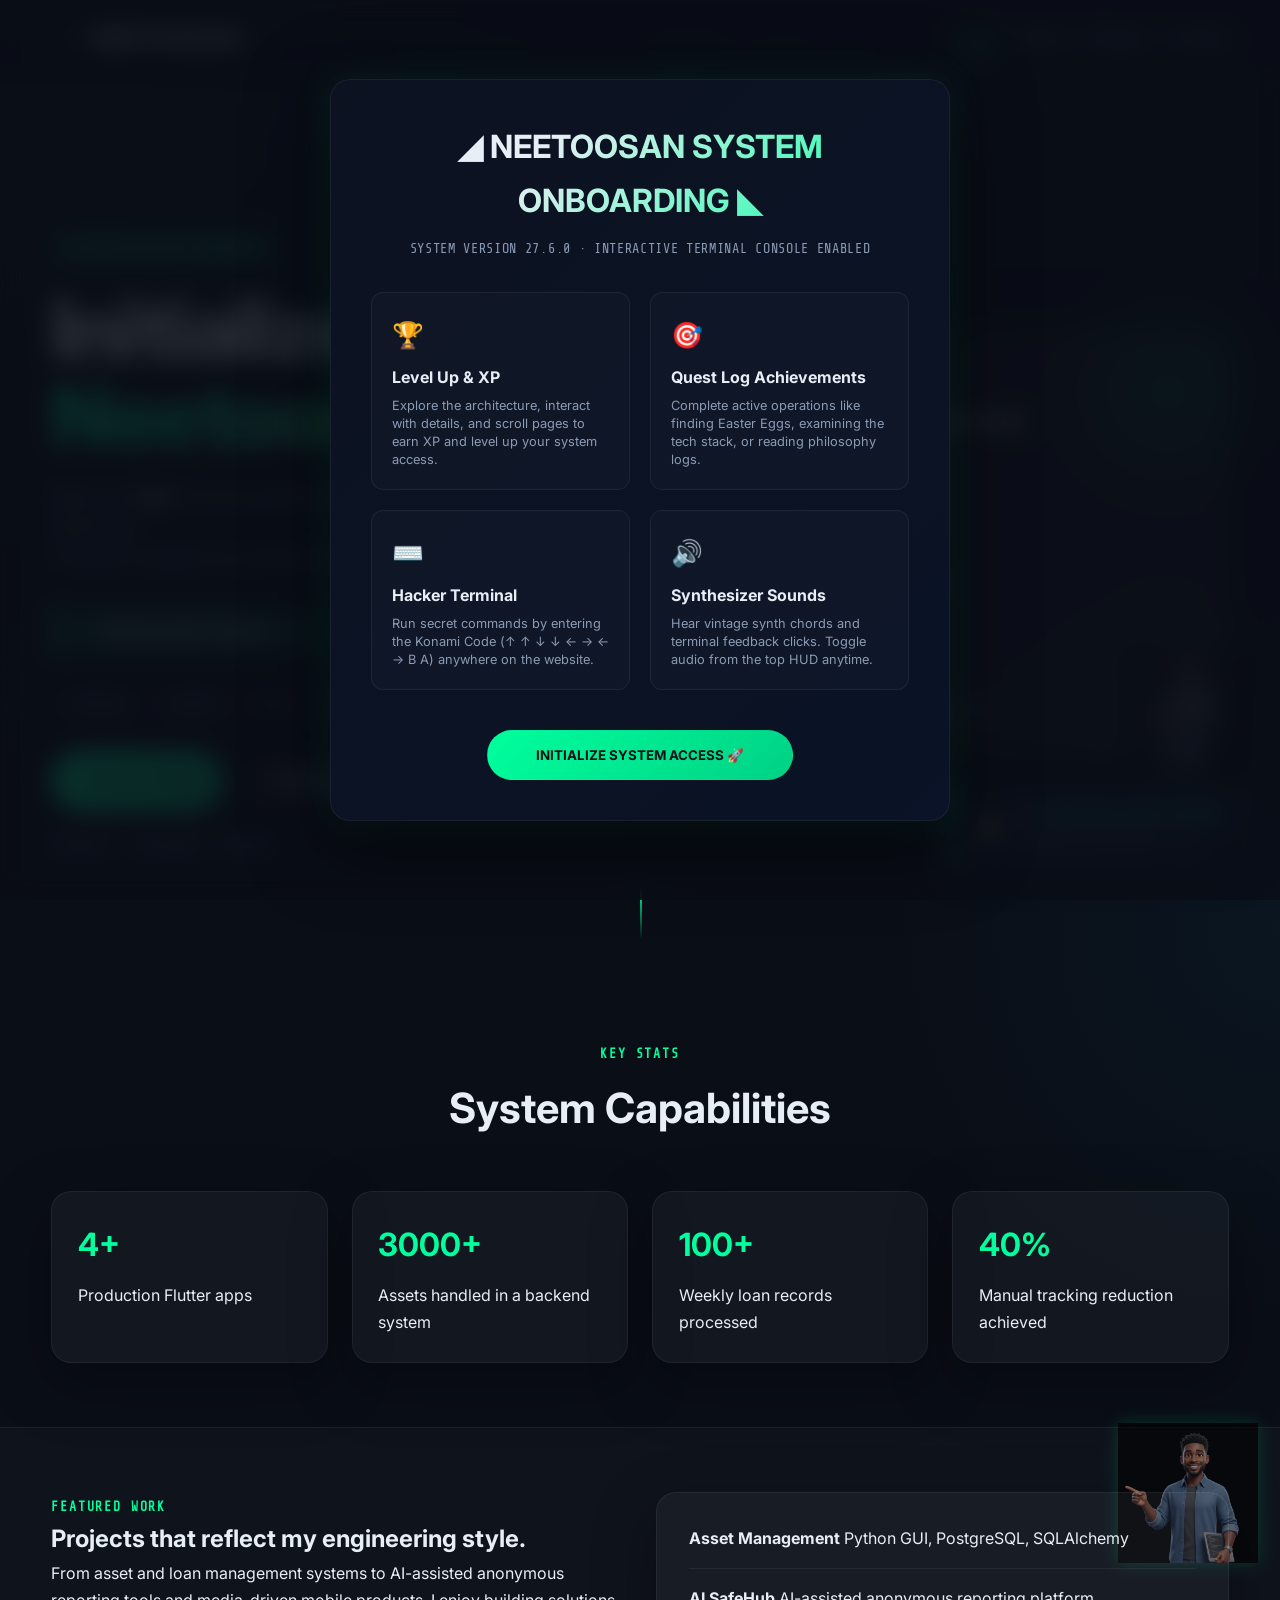
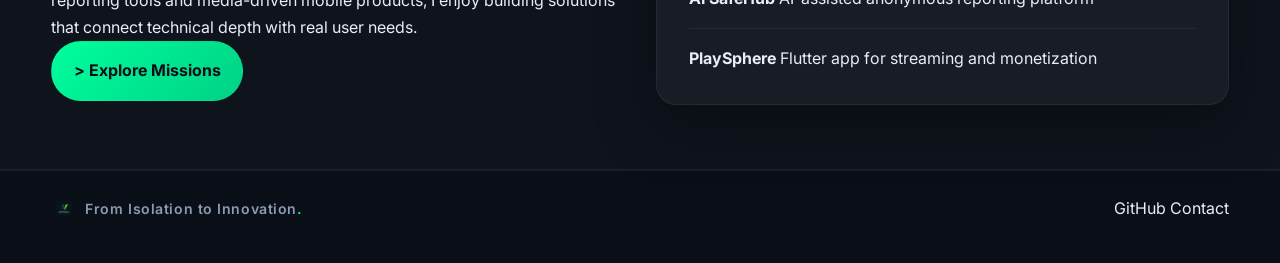
==== commit 040d540d: "feat: overhaul site design with HUD overlay, interactive terminal elements, and new asset library" ====
--- a/index.html
+++ b/index.html
@@ -4,13 +4,28 @@
   <meta charset="UTF-8" />
   <meta name="viewport" content="width=device-width, initial-scale=1.0" />
   <meta name="description" content="Neetoosan - Software Engineer portfolio showcasing Python, Flutter, backend, cybersecurity, and AI-driven projects." />
-  <title>Neetoosan | Software Engineer</title>
+  <title>Neetoosan | System Interface</title>
   <link rel="icon" type="image/png" href="asset/favicon.png" />
   <link rel="apple-touch-icon" href="asset/favicon.png" />
   <link rel="preconnect" href="https://fonts.googleapis.com">
   <link rel="preconnect" href="https://fonts.gstatic.com" crossorigin>
-  <link href="https://fonts.googleapis.com/css2?family=Inter:wght@400;500;600;700;800&display=swap" rel="stylesheet">
+  <link href="https://fonts.googleapis.com/css2?family=Inter:wght@400;500;600;700;800&family=Share+Tech+Mono&display=swap" rel="stylesheet">
   <link rel="stylesheet" href="css/style.css" />
+  <style>
+    /* Terminal boot sequence on index */
+    .boot-sequence {
+      font-family: 'Share Tech Mono', monospace;
+      color: var(--accent);
+      font-size: 0.85rem;
+      line-height: 1.8;
+      max-width: 600px;
+      margin: 0 auto;
+      padding: 2rem;
+    }
+    .boot-line { opacity: 0; animation: bootReveal .3s ease forwards; }
+    @keyframes bootReveal { to { opacity: 1; } }
+    .boot-sequence .cursor { animation: blink 1s step-end infinite; }
+  </style>
 </head>
 <body>
   <!-- Loading Screen -->
@@ -18,6 +33,21 @@
     <img class="nLoader__logo" src="asset/logo_concept.png" alt="Neetoosan N logo" />
     <span class="nLoader__text">Neetoosan</span>
   </div>
+
+  <!-- HUD Overlay -->
+  <div class="hud-overlay" id="hudOverlay">
+    <div class="hud-bar">
+      <div class="hud-left">
+        <span class="blinking">● ONLINE</span>
+        <span>LVL 27</span>
+      </div>
+      <div class="hud-right">
+        <span id="hudPageName">SYS.INIT</span>
+        <span id="hudXp">XP: 0%</span>
+      </div>
+    </div>
+  </div>
+
   <header class="site-header">
     <div class="container nav-wrap">
       <a href="index.html" class="logo" aria-label="Neetoosan home">
@@ -44,48 +74,47 @@
       </div>
 
       <div class="container sh-inner">
-
-        <!-- left column: story copy -->
+        <!-- Terminal Boot Sequence (Left) -->
         <div class="sh-copy">
-          <p class="sh-kicker sh-anim" style="--d:0s">From Isolation to Innovation</p>
-
-          <h1 class="sh-headline sh-anim" style="--d:0.15s">
-            Built in<br>
-            <span class="sh-accent">Silence</span>.
+          <p class="sh-kicker sh-anim" style="--d:0s">System Access Granted</p>
+
+          <h1 class="sh-headline sh-anim glitch-text" style="--d:0.15s" data-text="INITIALIZE">
+            Initialize.<br><span class="sh-accent">Neetoosan</span>.
           </h1>
 
           <p class="sh-tagline sh-anim" style="--d:0.3s">
-            In a world driven by noise,&nbsp;<strong>Neetoosan</strong> was built in silence<br>
-            long nights, deep focus, and unseen effort turned into real solutions.
+            Welcome, <strong>User</strong>. You are entering the personal system of Neetoosan.<br>
+            Proceed to explore my architecture, skills, and mission logs.
           </p>
 
-          <blockquote class="sh-quote sh-anim" style="--d:0.45s">
+          <blockquote class="sh-quote sh-anim glitch-text" style="--d:0.45s" data-text="ENTERING THE MATRIX">
             <span class="sh-quote-mark">"</span>
-            <span id="heroTypewriter">I build while the world sleeps.</span><span class="typewriter-cursor" aria-hidden="true"></span>
+            <span id="heroTypewriter">Entering the matrix...</span><span class="typewriter-cursor" aria-hidden="true"></span>
             <span class="sh-quote-mark">"</span>
           </blockquote>
 
           <div class="sh-pills sh-anim" style="--d:0.55s">
-            <span>Backend Systems</span>
-            <span>Mobile Apps</span>
-            <span>AI Solutions</span>
-            <span>Secure Architectures</span>
+            <span>&gt; Backend</span>
+            <span>&gt; Mobile</span>
+            <span>&gt; AI</span>
+            <span>&gt; Security</span>
           </div>
 
           <div class="sh-actions sh-anim" style="--d:0.65s">
-            <a class="btn btn-primary" href="projects.html">Explore My Work</a>
-            <a class="btn btn-secondary" href="contact.html">Hire Me</a>
+            <a class="btn btn-primary" href="about.html">&gt; Explore Profile</a>
+            <a class="btn btn-secondary" href="contact.html">&gt; Initiate Contact</a>
           </div>
 
           <div class="sh-links sh-anim" style="--d:0.75s">
-            <a href="https://github.com/neetoosan" target="_blank" rel="noopener">GitHub</a>
-            <a href="https://www.linkedin.com/in/israel-oyekanmi-876148392/" target="_blank" rel="noopener">LinkedIn</a>
-            <a href="mailto:tobimolla44@gmail.com">Email</a>
-          </div>
-        </div>
-
-        <!-- right column: manifesto card -->
-        <aside class="sh-card sh-anim" style="--d:0.4s" aria-label="Neetoosan philosophy">
+            <a href="https://github.com/neetoosan" target="_blank" rel="noopener">[GitHub]</a>
+            <a href="https://www.linkedin.com/in/israel-oyekanmi-876148392/" target="_blank" rel="noopener">[LinkedIn]</a>
+            <a href="mailto:tobimolla44@gmail.com">[Email]</a>
+          </div>
+        </div>
+
+        <!-- Manifesto Card (Right) -->
+        <aside class="sh-card sh-anim" style="--d:0.6s" aria-label="Neetoosan philosophy">
+          <div class="card-character-overlay character-leaning-overlay"><img src="asset/character_leaning.png" alt="3D Leaning character avatar" /></div>
           <div class="sh-card-glow" aria-hidden="true"></div>
 
           <div class="sh-card-top">
@@ -123,7 +152,6 @@
             Backend · Mobile · AI · Security
           </p>
         </aside>
-
       </div>
 
       <!-- bottom scroll cue -->
@@ -134,54 +162,33 @@
 
     <section class="section">
       <div class="container">
-        <div class="section-heading">
-          <p class="eyebrow">What I Do</p>
-          <h2>Engineering with performance, clarity, and purpose.</h2>
-        </div>
-
-        <div class="card-grid">
-          <article class="feature-card reveal">
-            <h3>Backend Engineering</h3>
-            <p>I build clean REST APIs, secure authentication flows, and scalable service architectures using Python tools like FastAPI, Flask, and SQLAlchemy.</p>
-          </article>
-          <article class="feature-card reveal">
-            <h3>Mobile Development</h3>
-            <p>I create modern mobile apps with Flutter and growing Android/Kotlin experience, with focus on usability, responsiveness, and maintainable code.</p>
-          </article>
-          <article class="feature-card reveal">
-            <h3>AI Integration</h3>
-            <p>I integrate AI-powered features into user workflows, from classification and insights to smarter app experiences and automation.</p>
-          </article>
-          <article class="feature-card reveal">
-            <h3>Cybersecurity Mindset</h3>
-            <p>I approach products with secure API design, OWASP awareness, automation, and practical security thinking built into development.</p>
-          </article>
+        <div class="section-heading centered">
+          <p class="eyebrow">Key Stats</p>
+          <h2>System Capabilities</h2>
+        </div>
+
+        <div class="stats-grid">
+          <div class="stat reveal">
+            <h3>4+</h3>
+            <p>Production Flutter apps</p>
+          </div>
+          <div class="stat reveal">
+            <h3>3000+</h3>
+            <p>Assets handled in a backend system</p>
+          </div>
+          <div class="stat reveal">
+            <h3>100+</h3>
+            <p>Weekly loan records processed</p>
+          </div>
+          <div class="stat reveal">
+            <h3>40%</h3>
+            <p>Manual tracking reduction achieved</p>
+          </div>
         </div>
       </div>
     </section>
 
     <section class="section alt-section">
-      <div class="container stats-grid">
-        <div class="stat reveal">
-          <h3>4+</h3>
-          <p>Production Flutter apps</p>
-        </div>
-        <div class="stat reveal">
-          <h3>3000+</h3>
-          <p>Assets handled in a backend system</p>
-        </div>
-        <div class="stat reveal">
-          <h3>100+</h3>
-          <p>Weekly loan records processed</p>
-        </div>
-        <div class="stat reveal">
-          <h3>40%</h3>
-          <p>Manual tracking reduction achieved</p>
-        </div>
-      </div>
-    </section>
-
-    <section class="section">
       <div class="container split-section">
         <div>
           <p class="eyebrow">Featured Work</p>
@@ -190,9 +197,10 @@
             From asset and loan management systems to AI-assisted anonymous reporting tools and media-driven mobile products,
             I enjoy building solutions that connect technical depth with real user needs.
           </p>
-          <a class="btn btn-primary" href="projects.html">Explore My Work</a>
-        </div>
-        <div class="info-panel reveal">
+          <a class="btn btn-primary" href="projects.html">&gt; Explore Missions</a>
+        </div>
+        <div class="info-panel reveal" style="position: relative; overflow: visible; transform-style: preserve-3d;">
+          <div class="card-character-overlay character-presenting-overlay"><img src="asset/character_presenting.png" alt="3D Presenting character avatar" /></div>
           <div class="info-item">
             <strong>Asset Management</strong>
             <span>Python GUI, PostgreSQL, SQLAlchemy</span>
@@ -225,5 +233,6 @@
 
   <script src="js/loader.js"></script>
   <script src="js/main.js"></script>
+  <script src="js/game.js"></script>
 </body>
-</html>+</html>
--- a/css/style.css
+++ b/css/style.css
@@ -1,69 +1,69 @@
 :root {
-  --bg: #08111f;
-  --bg-soft: #0e1a2f;
-  --panel: rgba(255, 255, 255, 0.06);
-  --panel-strong: #101d34;
-  --text: #f5f7fb;
-  --muted: #aeb9cc;
-  --line: rgba(255, 255, 255, 0.08);
-  --accent: #4ade80;
-  --accent-dark: #22c55e;
+  /* Brand colors */
+  --bg: #0a0e17;
+  --bg-soft: #0d1221;
+  --panel: rgba(255, 255, 255, 0.04);
+  --panel-strong: #11182b;
+  --text: #e8eef5;
+  --muted: #8b9bb4;
+  --line: rgba(255, 255, 255, 0.06);
+  --accent: #00ff9d;
+  --accent-dark: #00d185;
+  --accent-dim: rgba(0, 255, 157, 0.15);
+  --cyber-blue: #0fd3ff;
+  --cyber-blue-dim: rgba(15, 211, 255, 0.15);
+  --warning: #ff9d00;
+  --danger: #ff4d6d;
+  --danger-dim: rgba(255, 77, 109, 0.15);
   --shadow: 0 20px 60px rgba(0, 0, 0, 0.35);
   --radius: 20px;
   --max-width: 1180px;
-}
-
-* {
-  margin: 0;
-  padding: 0;
-  box-sizing: border-box;
-}
-
-html {
-  scroll-behavior: smooth;
-  overflow-x: hidden;
-}
+  --font-mono: 'Share Tech Mono', 'Courier New', monospace;
+  --font-sans: 'Inter', sans-serif;
+}
+
+* { margin: 0; padding: 0; box-sizing: border-box; }
+
+html { scroll-behavior: smooth; overflow-x: hidden; }
 
 body {
-  font-family: 'Inter', sans-serif;
+  font-family: var(--font-sans);
   background:
-    radial-gradient(circle at top left, rgba(74, 222, 128, 0.14), transparent 20%),
-    radial-gradient(circle at right center, rgba(59, 130, 246, 0.10), transparent 20%),
+    radial-gradient(circle at top left, rgba(0, 255, 157, 0.06), transparent 25%),
+    radial-gradient(circle at right center, rgba(15, 211, 255, 0.04), transparent 25%),
     var(--bg);
   color: var(--text);
   line-height: 1.7;
   overflow-x: hidden;
 }
 
-img {
-  max-width: 100%;
-  display: block;
-}
-
-a {
-  color: inherit;
-  text-decoration: none;
-}
-
-.container {
-  width: min(92%, var(--max-width));
-  margin: 0 auto;
-}
-
-.site-header {
-  position: sticky;
-  top: 0;
-  z-index: 1000;
-  backdrop-filter: blur(14px);
-  background: rgba(8, 17, 31, 0.75);
-  border-bottom: 1px solid var(--line);
-}
-
-.nav-wrap {
-  display: flex;
-  justify-content: space-between;
-  align-items: center;
-  min-height: 78px;
+img { max-width: 100%; display: block; }
+
+a { color: inherit; text-decoration: none; }
+
+.container { width: min(92%, var(--max-width)); margin: 0 auto; }
+
+/* ── Cyberpunk Scanlines Overlay ── */
+body::after {
+  content: '';
+  position: fixed;
+  inset: 0;
+  pointer-events: none;
+  z-index: 9998;
+  opacity: 0.04;
+  background: repeating-linear-gradient(
+    0deg,
+    transparent,
+    transparent 2px,
+    rgba(0, 255, 157, 0.02) 2px,
+    rgba(0, 255, 157, 0.02) 4px
+  );
+  animation: scanlineDrift 8s linear infinite;
+}
+
+@keyframes scanlineDrift {
+  0% { transform: translateY(0); }
+  100% { transform: translateY(4px); }
 }
 
 /* ── Loading Screen ── */
@@ -90,12 +90,12 @@
   width: 100px;
   height: 100px;
   animation: nLoaderPulse 1.6s ease-in-out infinite;
-  filter: drop-shadow(0 0 28px rgba(74, 222, 128, 0.7));
+  filter: drop-shadow(0 0 28px rgba(0, 255, 157, 0.7));
 }
 
 @keyframes nLoaderPulse {
-  0%, 100% { transform: scale(1);    filter: drop-shadow(0 0 20px rgba(74,222,128,0.6)); }
-  50%       { transform: scale(1.08); filter: drop-shadow(0 0 50px rgba(74,222,128,0.95)); }
+  0%, 100% { transform: scale(1); filter: drop-shadow(0 0 20px rgba(0,255,157,0.6)); }
+  50% { transform: scale(1.08); filter: drop-shadow(0 0 50px rgba(0,255,157,0.95)); }
 }
 
 .nLoader__text {
@@ -109,10 +109,10 @@
 
 @keyframes nLoaderFade {
   0%, 100% { opacity: 0.4; }
-  50%       { opacity: 1; }
-}
-
-/* ── Logo (image version) ── */
+  50% { opacity: 1; }
+}
+
+/* ── Logo ── */
 .logo {
   display: flex;
   align-items: center;
@@ -127,15 +127,12 @@
   width: 32px;
   height: 32px;
   object-fit: contain;
-  filter: drop-shadow(0 0 8px rgba(74, 222, 128, 0.5));
+  filter: drop-shadow(0 0 8px rgba(0, 255, 157, 0.5));
   flex-shrink: 0;
 }
 
-.logo span {
-  color: var(--accent);
-}
-
-/* ── Footer logo row ── */
+.logo span { color: var(--accent); }
+
 .footer-logo {
   display: flex;
   align-items: center;
@@ -149,53 +146,44 @@
   width: 26px;
   height: 26px;
   object-fit: contain;
-  filter: drop-shadow(0 0 6px rgba(74, 222, 128, 0.45));
-}
-
-.footer-logo > span {
-  color: var(--muted);
-  font-size: 0.88rem;
-  font-weight: 600;
-  letter-spacing: 0.04em;
-}
-
-.footer-logo > span > span {
-  color: var(--accent);
-}
-
-/* ── Typewriter cursor ── */
-.typewriter-cursor {
-  display: inline-block;
-  width: 2px;
-  height: 1.1em;
+  filter: drop-shadow(0 0 6px rgba(0, 255, 157, 0.45));
+}
+
+.footer-logo > span { color: var(--muted); font-size: 0.88rem; font-weight: 600; letter-spacing: 0.04em; }
+.footer-logo > span > span { color: var(--accent); }
+
+/* ── Header ── */
+.site-header {
+  position: sticky;
+  top: 0;
+  z-index: 1000;
+  backdrop-filter: blur(14px);
+  background: rgba(10, 14, 23, 0.75);
+  border-bottom: 1px solid var(--line);
+}
+
+.nav-wrap {
+  display: flex;
+  justify-content: space-between;
+  align-items: center;
+  min-height: 78px;
+}
+
+.site-nav { display: flex; gap: 1.25rem; align-items: center; }
+.site-nav a { color: var(--muted); font-weight: 500; transition: 0.25s ease; position: relative; padding: 0.25rem 0; }
+.site-nav a:hover, .site-nav a.active { color: var(--accent); }
+.site-nav a::after {
+  content: '';
+  position: absolute;
+  bottom: -3px;
+  left: 0;
+  width: 0;
+  height: 2px;
   background: var(--accent);
-  vertical-align: middle;
-  margin-left: 3px;
+  transition: width 0.3s ease;
   border-radius: 2px;
-  animation: cursorBlink 0.8s step-end infinite;
-}
-
-@keyframes cursorBlink {
-  0%, 100% { opacity: 1; }
-  50%       { opacity: 0; }
-}
-
-.site-nav {
-  display: flex;
-  gap: 1.25rem;
-  align-items: center;
-}
-
-.site-nav a {
-  color: var(--muted);
-  font-weight: 500;
-  transition: 0.25s ease;
-}
-
-.site-nav a:hover,
-.site-nav a.active {
-  color: var(--text);
-}
+}
+.site-nav a:hover::after, .site-nav a.active::after { width: 100%; }
 
 .menu-toggle {
   display: none;
@@ -206,69 +194,96 @@
   cursor: pointer;
 }
 
-.hero,
-.page-hero {
-  padding: 6rem 0 4rem;
-}
-
-.page-hero.small {
-  padding-bottom: 2rem;
-}
-
-.hero-grid,
-.about-grid,
-.contact-grid,
-.split-section,
-.two-col {
-  display: grid;
-  grid-template-columns: repeat(2, minmax(0, 1fr));
-  gap: 2rem;
+/* ── HUD Overlay ── */
+.hud-overlay {
+  position: fixed;
+  top: 78px;
+  left: 0;
+  right: 0;
+  z-index: 998;
+  background: rgba(10, 14, 23, 0.9);
+  border-bottom: 1px solid var(--line);
+  backdrop-filter: blur(10px);
+  padding: 0.5rem 0;
+  transform: translateY(-40px);
+  transition: transform 0.4s ease;
+}
+
+.hud-overlay.visible { transform: translateY(0); }
+
+.hud-bar {
+  display: flex;
+  justify-content: space-between;
   align-items: center;
-}
-
-.hero h1,
-.page-hero h1 {
-  font-size: clamp(2.4rem, 5vw, 4.8rem);
-  line-height: 1.08;
-  margin: 0.6rem 0 1rem;
-}
-
-.hero-text,
-.page-hero p,
-.about-copy p,
-.feature-card p,
-.project-card p,
-.contact-card p {
+  max-width: 500px;
+  margin: 0 auto;
+  padding: 0 1rem;
+  font-family: var(--font-mono);
+  font-size: 0.72rem;
   color: var(--muted);
-}
-
-.eyebrow {
-  color: var(--accent);
   text-transform: uppercase;
-  letter-spacing: 0.14em;
-  font-size: 0.82rem;
-  font-weight: 700;
-}
-
-.hero-actions,
-.hero-links,
-.footer-wrap,
-.filter-row {
-  display: flex;
-  flex-wrap: wrap;
-  gap: 1rem;
-  align-items: center;
-}
-
-.hero-actions {
-  margin: 1.6rem 0 1rem;
-}
-
-.hero-links a,
-.text-link {
-  color: var(--accent);
-}
-
+  letter-spacing: 0.1em;
+}
+
+.hud-bar .hud-left, .hud-bar .hud-right { display: flex; align-items: center; gap: 1.5rem; }
+
+.hud-bar .blinking { animation: blink1s 1s step-end infinite; }
+@keyframes blink1s { 0%, 100% { opacity: 1; } 50% { opacity: 0; } }
+
+/* ── Holographic Card Effect ── */
+.holo-card {
+  position: relative;
+  background: var(--panel);
+  border: 1px solid var(--line);
+  border-radius: var(--radius);
+  padding: 2rem;
+  overflow: hidden;
+  transition: transform 0.4s ease, border-color 0.4s ease, box-shadow 0.4s ease;
+}
+
+.holo-card::before {
+  content: '';
+  position: absolute;
+  top: 0;
+  left: 0;
+  right: 0;
+  height: 2px;
+  background: linear-gradient(90deg, var(--accent), var(--cyber-blue), var(--accent));
+  background-size: 200% 100%;
+  animation: holoShimmer 3s linear infinite;
+}
+
+@keyframes holoShimmer {
+  0% { background-position: 0% 50%; }
+  100% { background-position: 200% 50%; }
+}
+
+.holo-card:hover {
+  transform: translateY(-4px);
+  border-color: rgba(0, 255, 157, 0.25);
+  box-shadow: 0 0 40px rgba(0, 255, 157, 0.08), 0 20px 60px rgba(0, 0, 0, 0.3);
+}
+
+/* ── Glitch Text Effect ── */
+.glitch-text {
+  position: relative;
+  display: inline-block;
+}
+
+.glitch-text:hover {
+  animation: glitchSkew 0.3s ease-in-out;
+}
+
+@keyframes glitchSkew {
+  0% { transform: skew(0deg); }
+  20% { transform: skew(-2deg); }
+  40% { transform: skew(2deg); }
+  60% { transform: skew(-1deg); }
+  80% { transform: skew(1deg); }
+  100% { transform: skew(0deg); }
+}
+
+/* ── Buttons ── */
 .btn {
   display: inline-flex;
   align-items: center;
@@ -278,271 +293,55 @@
   font-weight: 700;
   transition: 0.25s ease;
   border: 1px solid transparent;
-}
-
-.btn:hover {
-  transform: translateY(-2px);
-}
+  cursor: pointer;
+  font-family: var(--font-sans);
+  position: relative;
+  overflow: hidden;
+}
+
+.btn:hover { transform: translateY(-2px); }
 
 .btn-primary {
   background: linear-gradient(135deg, var(--accent), var(--accent-dark));
-  color: #07111f;
+  color: #0a0e17;
 }
 
 .btn-secondary {
   border-color: var(--line);
   background: rgba(255, 255, 255, 0.03);
-}
-
-.glass,
-.feature-card,
-.project-card,
-.contact-card,
-.contact-form,
-.skills-panel,
-.info-panel,
-.stat {
-  background: var(--panel);
-  border: 1px solid var(--line);
-  border-radius: var(--radius);
-  box-shadow: var(--shadow);
-}
-
-.hero-card,
-.contact-card,
-.contact-form,
-.skills-panel,
-.info-panel {
-  padding: 2rem;
-}
-
-.feature-card,
-.project-card,
-.stat {
-  padding: 1.6rem;
-}
-
-.status-dot {
-  display: inline-block;
-  width: 12px;
-  height: 12px;
-  border-radius: 50%;
-  background: var(--accent);
-  box-shadow: 0 0 24px var(--accent);
-  margin-bottom: 1rem;
-}
-
-.mini-title,
-.muted,
-.form-note {
+  color: var(--text);
+}
+
+.btn-transparent {
+  background: none;
+  border: none;
+  padding: 0.5rem 0.75rem;
+  font-family: var(--font-mono);
+  font-size: 0.72rem;
   color: var(--muted);
-}
-
-.section {
-  padding: 4rem 0;
-}
-
-.alt-section {
-  background: rgba(255, 255, 255, 0.02);
-  border-top: 1px solid var(--line);
-  border-bottom: 1px solid var(--line);
-}
-
-.section-heading {
-  margin-bottom: 2rem;
-}
-
-.section-heading h2,
-.about-copy h2,
-.contact-card h2,
-.contact-form h2,
-.two-col h2 {
-  font-size: clamp(1.8rem, 4vw, 2.6rem);
-  margin-top: 0.45rem;
-}
-
-.card-grid,
-.projects-grid,
-.stats-grid {
-  display: grid;
-  gap: 1.5rem;
-}
-
-.card-grid {
-  grid-template-columns: repeat(4, minmax(0, 1fr));
-}
-
-.projects-grid {
-  grid-template-columns: repeat(3, minmax(0, 1fr));
-}
-
-.stats-grid {
-  grid-template-columns: repeat(4, minmax(0, 1fr));
-}
-
-.feature-card h3,
-.project-card h3,
-.stat h3,
-.hero-card h3,
-.timeline-item h3 {
-  margin-bottom: 0.6rem;
-}
-
-.stat h3 {
-  font-size: 2rem;
-  color: var(--accent);
-}
-
-.tag-list {
-  display: flex;
-  flex-wrap: wrap;
-  gap: 0.65rem;
-  margin-top: 1rem;
-}
-
-.tag-list span,
-.project-badge,
-.filter-btn {
-  border: 1px solid var(--line);
-  background: rgba(255, 255, 255, 0.04);
-  color: var(--muted);
-  padding: 0.45rem 0.8rem;
-  border-radius: 999px;
-  font-size: 0.9rem;
-}
-
-.tag-list.big span {
-  font-size: 0.95rem;
-}
-
-.info-panel {
-  display: grid;
-  gap: 1rem;
-}
-
-.info-item {
-  padding-bottom: 1rem;
-  border-bottom: 1px solid var(--line);
-}
-
-.info-item:last-child {
-  border-bottom: none;
-  padding-bottom: 0;
-}
-
-.timeline {
-  display: grid;
-  gap: 1.5rem;
-}
-
-.timeline-item {
-  display: grid;
-  grid-template-columns: 26px 1fr;
-  gap: 1rem;
-  align-items: start;
-}
-
-.timeline-dot {
-  width: 14px;
-  height: 14px;
-  margin-top: 0.45rem;
-  border-radius: 50%;
-  background: var(--accent);
-  box-shadow: 0 0 18px var(--accent);
-}
-
-.clean-list {
-  list-style: none;
-  display: grid;
-  gap: 0.75rem;
-  color: var(--muted);
-}
-
-.filter-row {
-  margin-bottom: 2rem;
-}
-
-.filter-btn {
+  letter-spacing: 0.1em;
+  text-transform: uppercase;
   cursor: pointer;
-  transition: 0.25s ease;
-}
-
-.filter-btn.active,
-.filter-btn:hover,
-.project-badge {
-  color: var(--text);
-  border-color: rgba(74, 222, 128, 0.35);
-}
-
-.project-top {
-  display: flex;
-  flex-direction: column;
-  gap: 0.9rem;
-  margin-bottom: 1rem;
-}
-
-.contact-item {
-  margin-top: 1rem;
-}
-
-.contact-item span,
-label {
-  display: block;
-  font-size: 0.9rem;
-  color: var(--muted);
-  margin-bottom: 0.35rem;
-}
-
-.form-group {
-  margin-bottom: 1rem;
-}
-
-input,
-textarea {
-  width: 100%;
-  padding: 0.95rem 1rem;
-  border-radius: 14px;
-  border: 1px solid var(--line);
-  background: rgba(255, 255, 255, 0.03);
-  color: var(--text);
-  font: inherit;
-}
-
-input:focus,
-textarea:focus {
-  outline: 2px solid rgba(74, 222, 128, 0.25);
-  border-color: rgba(74, 222, 128, 0.45);
-}
-
-.site-footer {
-  padding: 1.5rem 0 2.5rem;
-  border-top: 1px solid var(--line);
-}
-
-.footer-wrap {
-  justify-content: space-between;
-}
-
+  transition: color 0.25s ease;
+}
+
+.btn-transparent:hover { color: var(--accent); }
+
+/* ── Reveal Animations ── */
 .reveal {
   opacity: 0;
   transform: translateY(20px);
   transition: opacity 0.7s ease, transform 0.7s ease;
 }
 
-.reveal.visible {
-  opacity: 1;
-  transform: translateY(0);
-}
-
-.hidden {
-  display: none;
-}
-
-/* ═══════════════════════════════════════════════
-   STORY HERO — "From Isolation to Innovation"
-═══════════════════════════════════════════════ */
-
-/* ── Section wrapper ── */
+.reveal.visible { opacity: 1; transform: translateY(0); }
+
+.hidden { display: none; }
+
+/* ═════════════════════════════════════════════════
+   STORY HERO — "System Login"
+═════════════════════════════════════════════════ */
+
 .story-hero {
   position: relative;
   overflow: hidden;
@@ -553,7 +352,6 @@
   justify-content: center;
 }
 
-/* ── Floating particles ── */
 .sh-particles {
   position: absolute;
   inset: 0;
@@ -564,51 +362,34 @@
   position: absolute;
   display: block;
   border-radius: 50%;
-  background: radial-gradient(circle, rgba(74,222,128,0.55), transparent 70%);
+  background: radial-gradient(circle, rgba(0, 255, 157, 0.4), transparent 70%);
   animation: shFloat 14s ease-in-out infinite;
   opacity: 0;
 }
 
-.sh-particles span:nth-child(1) { width:340px; height:340px; top:-80px;  left:-60px;  animation-delay:0s;    animation-duration:16s; }
-.sh-particles span:nth-child(2) { width:200px; height:200px; top:30%;   right:5%;    animation-delay:2s;    animation-duration:14s; }
-.sh-particles span:nth-child(3) { width:180px; height:180px; bottom:10%;left:15%;    animation-delay:4s;    animation-duration:18s; }
-.sh-particles span:nth-child(4) { width:140px; height:140px; top:60%;   right:20%;   animation-delay:1s;    animation-duration:12s; }
-.sh-particles span:nth-child(5) { width: 80px; height: 80px; top:20%;   left:40%;    animation-delay:6s;    animation-duration:10s; }
-.sh-particles span:nth-child(6) { width:120px; height:120px; bottom:25%;right:35%;   animation-delay:3.5s;  animation-duration:15s; }
-.sh-particles span:nth-child(7) { width: 60px; height: 60px; top:75%;   left:55%;    animation-delay:7s;    animation-duration:11s; }
-.sh-particles span:nth-child(8) { width: 90px; height: 90px; top:10%;   right:45%;   animation-delay:5s;    animation-duration:13s; }
+.sh-particles span:nth-child(1) { width:340px; height:340px; top:-80px; left:-60px; animation-delay:0s; animation-duration:16s; }
+.sh-particles span:nth-child(2) { width:200px; height:200px; top:30%; right:5%; animation-delay:2s; animation-duration:14s; }
+.sh-particles span:nth-child(3) { width:180px; height:180px; bottom:10%; left:15%; animation-delay:4s; animation-duration:18s; }
+.sh-particles span:nth-child(4) { width:140px; height:140px; top:60%; right:20%; animation-delay:1s; animation-duration:12s; }
+.sh-particles span:nth-child(5) { width: 80px; height: 80px; top:20%; left:40%; animation-delay:6s; animation-duration:10s; }
+.sh-particles span:nth-child(6) { width:120px; height:120px; bottom:25%; right:35%; animation-delay:3.5s; animation-duration:15s; }
+.sh-particles span:nth-child(7) { width: 60px; height: 60px; top:75%; left:55%; animation-delay:7s; animation-duration:11s; }
+.sh-particles span:nth-child(8) { width: 90px; height: 90px; top:10%; right:45%; animation-delay:5s; animation-duration:13s; }
 
 @keyframes shFloat {
-  0%   { opacity: 0;    transform: translateY(40px) scale(0.8); }
-  20%  { opacity: 0.18; }
-  50%  { opacity: 0.12; transform: translateY(-20px) scale(1);  }
-  80%  { opacity: 0.18; }
-  100% { opacity: 0;    transform: translateY(40px) scale(0.8); }
-}
-
-/* ── Inner grid ── */
-.sh-inner {
-  display: grid;
-  grid-template-columns: 1.05fr 0.95fr;
-  gap: 3.5rem;
-  align-items: center;
-  position: relative;
-  z-index: 1;
-}
-
-/* ── Entry animations ── */
-.sh-anim {
-  opacity: 0;
-  transform: translateY(28px);
-  animation: shReveal 0.75s cubic-bezier(0.22, 1, 0.36, 1) forwards;
-  animation-delay: var(--d, 0s);
-}
-
-@keyframes shReveal {
-  to { opacity: 1; transform: translateY(0); }
-}
-
-/* ── Kicker / eyebrow ── */
+  0% { opacity: 0; transform: translateY(40px) scale(0.8); }
+  20% { opacity: 0.18; }
+  50% { opacity: 0.12; transform: translateY(-20px) scale(1); }
+  80% { opacity: 0.18; }
+  100% { opacity: 0; transform: translateY(40px) scale(0.8); }
+}
+
+.sh-inner { display: grid; grid-template-columns: 1.05fr 0.95fr; gap: 3.5rem; align-items: center; position: relative; z-index: 1; }
+
+.sh-anim { opacity: 0; transform: translateY(28px); animation: shReveal 0.75s cubic-bezier(0.22, 1, 0.36, 1) forwards; animation-delay: var(--d, 0s); }
+
+@keyframes shReveal { to { opacity: 1; transform: translateY(0); } }
+
 .sh-kicker {
   display: inline-block;
   font-size: 0.78rem;
@@ -616,43 +397,26 @@
   letter-spacing: 0.18em;
   text-transform: uppercase;
   color: var(--accent);
-  background: rgba(74, 222, 128, 0.08);
-  border: 1px solid rgba(74, 222, 128, 0.25);
+  background: var(--accent-dim);
+  border: 1px solid rgba(0, 255, 157, 0.25);
   padding: 0.35rem 1rem;
   border-radius: 999px;
   margin-bottom: 1.25rem;
-}
-
-/* ── Main headline ── */
-.sh-headline {
-  font-size: clamp(3rem, 6.5vw, 6rem);
-  font-weight: 800;
-  line-height: 1.04;
-  letter-spacing: -0.03em;
-  margin-bottom: 1.4rem;
-}
+  font-family: var(--font-mono);
+}
+
+.sh-headline { font-size: clamp(3rem, 6.5vw, 6rem); font-weight: 800; line-height: 1.04; letter-spacing: -0.03em; margin-bottom: 1.4rem; }
 
 .sh-accent {
   -webkit-background-clip: text;
   background-clip: text;
   -webkit-text-fill-color: transparent;
-  background-image: linear-gradient(135deg, #4ade80 0%, #22c55e 40%, #86efac 100%);
-}
-
-/* ── Tagline paragraph ── */
-.sh-tagline {
-  font-size: 1.1rem;
-  color: var(--muted);
-  line-height: 1.75;
-  max-width: 500px;
-  margin-bottom: 1.8rem;
-}
-
-.sh-tagline strong {
-  color: var(--text);
-}
-
-/* ── Manifesto quote ── */
+  background-image: linear-gradient(135deg, var(--accent) 0%, var(--accent-dark) 40%, #86efac 100%);
+}
+
+.sh-tagline { font-size: 1.1rem; color: var(--muted); line-height: 1.75; max-width: 500px; margin-bottom: 1.8rem; }
+.sh-tagline strong { color: var(--text); }
+
 .sh-quote {
   position: relative;
   font-size: 1.15rem;
@@ -662,27 +426,18 @@
   border-left: 3px solid var(--accent);
   padding: 0.9rem 1.25rem;
   margin: 0 0 1.8rem;
-  background: rgba(74, 222, 128, 0.05);
+  background: var(--accent-dim);
   border-radius: 0 14px 14px 0;
   line-height: 1.5;
 }
 
-.sh-quote-mark {
-  color: var(--accent);
-  font-size: 1.6rem;
-  line-height: 0;
-  vertical-align: -0.35em;
-  margin: 0 0.15em;
-  font-family: Georgia, serif;
-}
-
-/* ── Tech pills ── */
-.sh-pills {
-  display: flex;
-  flex-wrap: wrap;
-  gap: 0.6rem;
-  margin-bottom: 1.8rem;
-}
+.sh-quote-mark { color: var(--accent); font-size: 1.6rem; line-height: 0; vertical-align: -0.35em; margin: 0 0.15em; font-family: Georgia, serif; }
+
+.typewriter-cursor { display: inline-block; width: 2px; height: 1.1em; background: var(--accent); vertical-align: middle; margin-left: 3px; border-radius: 2px; animation: cursorBlink 0.8 reservation ease infinite; }
+
+@keyframes cursorBlink { 0%, 100% { opacity: 1; } 50% { opacity: 0; } }
+
+.sh-pills { display: flex; flex-wrap: wrap; gap: 0.6rem; margin-bottom: 1.8rem; }
 
 .sh-pills span {
   font-size: 0.82rem;
@@ -694,1011 +449,808 @@
   padding: 0.4rem 0.9rem;
   border-radius: 999px;
   transition: 0.25s ease;
-}
-
-.sh-pills span:hover {
-  color: var(--accent);
-  border-color: rgba(74, 222, 128, 0.35);
-  background: rgba(74, 222, 128, 0.06);
-}
-
-/* ── CTA buttons ── */
-.sh-actions {
-  display: flex;
-  flex-wrap: wrap;
-  gap: 1rem;
-  margin-bottom: 1.4rem;
-}
-
-/* ── Social links row ── */
-.sh-links {
-  display: flex;
-  gap: 1.35rem;
-  flex-wrap: wrap;
-}
-
-.sh-links a {
-  font-size: 0.92rem;
-  font-weight: 600;
-  color: var(--muted);
+  font-family: var(--font-mono);
+  font-size: 0.72rem;
+}
+
+.sh-pills span:hover { color: var(--accent); border-color: rgba(0, 255, 157, 0.35); background: var(--accent-dim); }
+
+.sh-actions { display: flex; flex-wrap: wrap; gap: 1rem; margin-bottom: 1.4rem; }
+
+.sh-links { display: flex; gap: 1.35rem; flex-wrap: wrap; }
+.sh-links a { font-size: 0.92rem; font-weight: 600; color: var(--muted); position: relative; transition: color 0.25s ease; }
+.sh-links a::after { content: ''; position: absolute; left: 0; bottom: -3px; width: 0; height: 2px; background: var(--accent); transition: width 0.3s ease; border-radius: 2px; }
+.sh-links a:hover { color: var(--accent); }
+.sh-links a:hover::after { width: 100%; }
+
+/* ── Status Card (Holographic) ── */
+.sh-card { position: relative; background: rgba(255, 255, 255, 0.05); backdrop-filter: blur(20px); -webkit-backdrop-filter: blur(20px); border: 1px solid rgba(255, 255, 255, 0.1); border-radius: 24px; padding: 2.2rem; overflow: hidden; box-shadow: 0 32px 80px rgba(0, 0, 0, 0.5), 0 0 0 1px rgba(0, 255, 157, 0.06) inset; transition: transform 0.4s ease, box-shadow 0.4s ease; }
+
+.sh-card:hover { transform: translateY(-5px); box-shadow: 0 40px 100px rgba(0, 0, 0, 0.6), 0 0 40px rgba(0, 255, 157, 0.08) inset; }
+
+.sh-card-glow { position: absolute; top: -60px; right: -60px; width: 240px; height: 240px; background: radial-gradient(circle, rgba(0,255,157,0.18) 0%, transparent 70%); border-radius: 50%; pointer-events: none; animation: shGlow 6s ease-in-out infinite alternate; }
+
+@keyframes shGlow { from { opacity: 0.6; transform: scale(1); } to { opacity: 1; transform: scale(1.15); } }
+
+.sh-card-top { display: flex; align-items: center; gap: 0.6rem; margin-bottom: 1.25rem; }
+
+.sh-dot { width: 10px; height: 10px; border-radius: 50%; background: var(--accent); box-shadow: 0 0 18px var(--accent); animation: shPulse 2s ease-in-out infinite; flex-shrink: 0; }
+
+@keyframes shPulse { 0%, 100% { box-shadow: 0 0 10px var(--accent); } 50% { box-shadow: 0 0 24px var(--accent); } }
+
+.sh-status-label { font-size: 0.76rem; font-weight: 700; letter-spacing: 0.14em; text-transform: uppercase; color: var(--accent); font-family: var(--font-mono); }
+
+.sh-card-title { font-size: 1.15rem; font-weight: 700; line-height: 1.45; margin-bottom: 1.6rem; color: var(--text); }
+
+.sh-milestones { list-style: none; display: grid; gap: 1.1rem; margin-bottom: 1.75rem; }
+
+.sh-milestones li { display: flex; align-items: flex-start; gap: 0.85rem; }
+
+.sh-m-icon { color: var(--accent); font-size: 1rem; font-weight: 800; line-height: 1.6; flex-shrink: 0; }
+
+.sh-milestones li div { display: flex; flex-direction: column; gap: 0.1rem; line-height: 1.45; }
+
+.sh-milestones strong { color: var(--text); font-size: 0.96rem; }
+.sh-milestones span { color: var(--muted); font-size: 0.88rem; }
+
+.sh-card-footer { font-size: 0.8rem; font-weight: 700; letter-spacing: 0.1em; text-transform: uppercase; color: var(--muted); padding-top: 1.2rem; border-top: 1px solid var(--line); font-family: var(--font-mono); }
+
+.sh-scroll-cue { position: absolute; bottom: 2.5rem; left: 50%; transform: translateX(-50%); display: flex; flex-direction: column; align-items: center; }
+
+.sh-scroll-line { width: 2px; height: 50px; background: linear-gradient(to bottom, var(--accent), transparent); border-radius: 2px; animation: shScrollLine 2s ease-in-out infinite; }
+
+@keyframes shScrollLine { 0% { transform: scaleY(0); transform-origin: top; opacity: 1; } 50% { transform: scaleY(1); transform-origin: top; opacity: 1; } 100% { transform: scaleY(0); transform-origin: bottom; opacity: 0; } }
+
+/* ── Glitch Title class for game feel ── */
+.glitch-title {
   position: relative;
-  transition: color 0.25s ease;
-}
-
-.sh-links a::after {
-  content: '';
-  position: absolute;
-  left: 0; bottom: -3px;
-  width: 0; height: 2px;
-  background: var(--accent);
-  transition: width 0.3s ease;
-  border-radius: 2px;
-}
-
-.sh-links a:hover {
-  color: var(--accent);
-}
-
-.sh-links a:hover::after {
-  width: 100%;
-}
-
-/* ── Manifesto card ── */
-.sh-card {
-  position: relative;
-  background: rgba(255, 255, 255, 0.05);
-  backdrop-filter: blur(20px);
-  -webkit-backdrop-filter: blur(20px);
-  border: 1px solid rgba(255, 255, 255, 0.1);
-  border-radius: 24px;
-  padding: 2.2rem;
-  overflow: hidden;
-  box-shadow: 0 32px 80px rgba(0, 0, 0, 0.5), 0 0 0 1px rgba(74,222,128,0.06) inset;
-  transition: transform 0.4s ease, box-shadow 0.4s ease;
-}
-
-.sh-card:hover {
-  transform: translateY(-5px);
-  box-shadow: 0 40px 100px rgba(0, 0, 0, 0.6), 0 0 40px rgba(74,222,128,0.08) inset;
-}
-
-/* glowing green blob behind card */
-.sh-card-glow {
-  position: absolute;
-  top: -60px; right: -60px;
-  width: 240px; height: 240px;
-  background: radial-gradient(circle, rgba(74,222,128,0.18) 0%, transparent 70%);
-  border-radius: 50%;
-  pointer-events: none;
-  animation: shGlow 6s ease-in-out infinite alternate;
-}
-
-@keyframes shGlow {
-  from { opacity: 0.6; transform: scale(1);    }
-  to   { opacity: 1;   transform: scale(1.15); }
-}
-
-/* ── Card top row (dot + label) ── */
-.sh-card-top {
-  display: flex;
-  align-items: center;
-  gap: 0.6rem;
-  margin-bottom: 1.25rem;
-}
-
-.sh-dot {
-  width: 10px; height: 10px;
-  border-radius: 50%;
-  background: var(--accent);
-  box-shadow: 0 0 18px var(--accent);
-  animation: shPulse 2s ease-in-out infinite;
-  flex-shrink: 0;
-}
-
-@keyframes shPulse {
-  0%, 100% { box-shadow: 0 0 10px var(--accent); }
-  50%       { box-shadow: 0 0 24px var(--accent); }
-}
-
-.sh-status-label {
-  font-size: 0.76rem;
-  font-weight: 700;
-  letter-spacing: 0.14em;
-  text-transform: uppercase;
-  color: var(--accent);
-}
-
-/* ── Card heading ── */
-.sh-card-title {
-  font-size: 1.15rem;
-  font-weight: 700;
-  line-height: 1.45;
-  margin-bottom: 1.6rem;
-  color: var(--text);
-}
-
-/* ── Milestones list ── */
-.sh-milestones {
-  list-style: none;
-  display: grid;
-  gap: 1.1rem;
-  margin-bottom: 1.75rem;
-}
-
-.sh-milestones li {
-  display: flex;
-  align-items: flex-start;
-  gap: 0.85rem;
-}
-
-.sh-m-icon {
-  color: var(--accent);
-  font-size: 1rem;
-  font-weight: 800;
-  line-height: 1.6;
-  flex-shrink: 0;
-}
-
-.sh-milestones li div {
-  display: flex;
-  flex-direction: column;
-  gap: 0.1rem;
-  line-height: 1.45;
-}
-
-.sh-milestones strong {
-  color: var(--text);
-  font-size: 0.96rem;
-}
-
-.sh-milestones span {
-  color: var(--muted);
-  font-size: 0.88rem;
-}
-
-/* ── Card footer ── */
-.sh-card-footer {
-  font-size: 0.8rem;
-  font-weight: 700;
-  letter-spacing: 0.1em;
-  text-transform: uppercase;
-  color: var(--muted);
-  padding-top: 1.2rem;
-  border-top: 1px solid var(--line);
-}
-
-/* ── Scroll cue ── */
-.sh-scroll-cue {
-  position: absolute;
-  bottom: 2.5rem;
-  left: 50%;
-  transform: translateX(-50%);
-  display: flex;
-  flex-direction: column;
-  align-items: center;
-}
-
-.sh-scroll-line {
-  width: 2px;
-  height: 50px;
-  background: linear-gradient(to bottom, var(--accent), transparent);
-  border-radius: 2px;
-  animation: shScrollLine 2s ease-in-out infinite;
-}
-
-@keyframes shScrollLine {
-  0%   { transform: scaleY(0);   transform-origin: top;    opacity: 1; }
-  50%  { transform: scaleY(1);   transform-origin: top;    opacity: 1; }
-  100% { transform: scaleY(0);   transform-origin: bottom; opacity: 0; }
-}
-
-/* ═══ MEDIA QUERIES ═══ */
-@media (max-width: 1024px) {
-  .hero-grid,
-  .about-grid,
-  .contact-grid,
-  .split-section,
-  .two-col {
-    grid-template-columns: 1fr;
-  }
-
-  .card-grid {
-    grid-template-columns: repeat(2, minmax(0, 1fr));
-  }
-
-  .projects-grid,
-  .stats-grid {
-    grid-template-columns: repeat(2, minmax(0, 1fr));
-  }
-
-  .sh-inner {
-    grid-template-columns: 1fr;
-    gap: 2.5rem;
-  }
-
-  .sh-scroll-cue {
-    display: none;
-  }
-}
-
-@media (max-width: 768px) {
-  .menu-toggle {
-    display: block;
-  }
-
-  .site-nav {
-    position: absolute;
-    top: 78px;
-    right: 4%;
-    width: min(260px, 92vw);
-    background: #0d1729;
-    border: 1px solid var(--line);
-    border-radius: 18px;
-    padding: 1rem;
-    display: none;
-    flex-direction: column;
-    align-items: flex-start;
-  }
-
-  .site-nav.show {
-    display: flex;
-  }
-
-  .card-grid,
-  .projects-grid,
-  .stats-grid {
-    grid-template-columns: 1fr;
-  }
-
-  .section {
-    padding: 3rem 0;
-  }
-
-  .hero,
-  .page-hero {
-    padding-top: 4.5rem;
-  }
-
-  .story-hero {
-    padding: 5.5rem 0 4rem;
-    min-height: auto;
-  }
-
-  .sh-headline {
-    font-size: clamp(2.4rem, 10vw, 3.5rem);
-  }
-
-  .sh-quote {
-    font-size: 1rem;
-  }
-
-  .sh-actions {
-    flex-direction: column;
-    align-items: stretch;
-  }
-
-  .sh-dropdown-actions .btn,
-  .sh-actions .btn {
-    width: 100%;
-    margin-bottom: 0.5rem;
-  }
-
-  .sh-card {
-    padding: 1.5rem;
-  }
-
-  .footer-wrap {
-    flex-direction: column;
-    align-items: flex-start;
-    gap: 1.5rem;
-  }
-}
-
-/* ── My Story Section - Professional & Fun ── */
-.story-section {
-  position: relative;
-  padding: 5rem 0;
-  overflow: hidden;
-}
-
-.story-section + .section {
-  padding-top: 3rem;
-}
-
-.story-section::before {
-  content: '';
-  position: absolute;
-  top: -50%;
-  right: -20%;
-  width: 600px;
-  height: 600px;
-  background: radial-gradient(circle, rgba(74, 222, 128, 0.08) 0%, transparent 70%);
-  pointer-events: none;
-}
-
-.story-card {
-  background: linear-gradient(145deg, rgba(255, 255, 255, 0.05) 0%, rgba(255, 255, 255, 0.02) 100%);
-  border: 1px solid var(--line);
-  border-radius: var(--radius);
-  padding: 3rem;
-  position: relative;
-  box-shadow: var(--shadow);
-  margin-bottom: 2rem;
-}
-
-.story-card::before {
-  content: '';
+  display: inline-block;
+
+}
+
+.glitch-title::before,
+.glitch-title::after {
+  content: attr(data-text);
   position: absolute;
   top: 0;
   left: 0;
-  right: 0;
-  height: 3px;
-  background: linear-gradient(90deg, var(--accent), transparent);
-  border-radius: var(--radius) var(--radius) 0 0;
-}
-
-.story-header {
+  width: 100%;
+  height: 100%;
+}
+
+.glitch-title::before {
+  animation: glitch-effect-1 2.5s infinite linear alternate-reverse;
+  color: var(--accent);
+  z-index: -1;
+}
+
+.glitch-title::after {
+  animation: glitch-effect-2 3s infinite linear alternate-reverse;
+  color: var(--cyber-blue);
+  z-index: -2;
+}
+
+@keyframes glitch-effect-1 {
+  0% { clip-path: inset(0 0 100% 0); transform: translate(-2px, 0); }
+  10% { clip-path: inset(20% 0 60% 0); transform: translate(2px, 0); }
+  20% { clip-path: inset(40% 0 40% 0); transform: translate(-2px, 0); }
+  30% { clip-path: inset(60% 0 20% 0); transform: translate(2px, 0); }
+  40% { clip-path: inset(80% 0 0 0); transform: translate(-2px, 0); }
+  50% { clip-path: inset(40% 0 40% 0); transform: translate(2px, 0); }
+  60% { clip-path: inset(20% 0 60% 0); transform: translate(-2px, 0); }
+  70% { clip-path: inset(0 0 100% 0); transform: translate(2px, 0); }
+  100% { clip-path: inset(0 0 100% 0); transform: translate(0); }
+}
+
+@keyframes glitch-effect-2 {
+  0% { clip-path: inset(100% 0 0 0); transform: translate(2px, 0); }
+  10% { clip-path: inset(60% 0 20% 0); transform: translate(-2px, 0); }
+  20% { clip-path: inset(40% 0 40% 0); transform: translate(2px, 0); }
+  30% { clip-path: inset(20% 0 60% 0); transform: translate(-2px, 0); }
+  40% { clip-path: inset(0 0 80% 0); transform: translate(2px, 0); }
+  50% { clip-path: inset(40% 0 40% 0); transform: translate(-2px, 0); }
+  60% { clip-path: inset(60% 0 20% 0); transform: translate(2px, 0); }
+  70% { clip-path: inset(100% 0 0 0); transform: translate(-2px, 0); }
+  100% { clip-path: inset(100% 0 0 0); transform: translate(0); }
+}
+
+/* ═════════════════════════════════════════════════
+   UNIVERSAL COMPONENTS & UTILITY
+═════════════════════════════════════════════════ */
+
+.hero, .page-hero { padding: 6rem 0 4rem; }
+.page-hero.small { padding-bottom: 2rem; }
+
+.hero-grid, .about-grid, .contact-grid, .split-section, .two-col { display: grid; grid-template-columns: repeat(2, minmax(0, 1fr)); gap: 2rem; align-items: center; }
+
+.hero h1, .page-hero h1 { font-size: clamp(2.4rem, 5vw, 4.8rem); line-height: 1.08; margin: 0.6rem 0 1rem; }
+
+.hero-text, .page-hero p, .about-copy p, .feature-card p, .project-card p, .contact-card p { color: var(--muted); }
+
+.eyebrow { color: var(--accent); text-transform: uppercase; letter-spacing: 0.14em; font-size: 0.82rem; font-weight: 700; font-family: var(--font-mono); }
+
+.hero-actions, .hero-links, .footer-wrap, .filter-row { display: flex; flex-wrap: wrap; gap: 1rem; align-items: center; }
+
+.hero-actions { margin: 1.6rem 0 1rem; }
+
+.hero-links a, .text-link { color: var(--accent); }
+
+.glass, .feature-card, .project-card, .contact-card, .contact-form, .skills-panel, .info-panel, .stat { background: var(--panel); border: 1px solid var(--line); border-radius: var(--radius); box-shadow: var(--shadow); }
+
+.hero-card, .contact-card, .contact-form, .skills-panel, .info-panel { padding: 2rem; }
+
+.feature-card, .project-card, .stat { padding: 1.6rem; }
+
+.status-dot { display: inline-block; width: 12px; height: 12px; border-radius: 50%; background: var(--accent); box-shadow: 0 0 24px var(--accent); margin-bottom: 1rem; }
+
+.mini-title, .muted, .form-note { color: var(--muted); }
+
+.section { padding: 4rem 0; }
+
+.alt-section { background: rgba(255, 255, 255, 0.02); border-top: 1px solid var(--line); border-bottom: 1px solid var(--line); }
+
+.section-heading { margin-bottom: 2rem; }
+
+.section-heading h2, .about-copy h2, .contact-card h2, .contact-form h2, .two-col h2 { font-size: clamp(1.8rem, 4vw, 2.6rem); margin-top: 0.45rem; }
+
+.card-grid, .projects-grid, .stats-grid { display: grid; gap: 1.5rem; }
+
+.card-grid { grid-template-columns: repeat(4, minmax(0, 1fr)); }
+.projects-grid { grid-template-columns: repeat(3, minmax(0, 1fr)); }
+.stats-grid { grid-template-columns: repeat(4, minmax(0, 1fr)); }
+
+.feature-card h3, .project-card h3, .stat h3, .hero-card h3, .timeline-item h3 { margin-bottom: 0.6rem; }
+
+.stat h3 { font-size: 2rem; color: var(--accent); }
+
+.tag-list { display: flex; flex-wrap: wrap; gap: 0.65rem; margin-top: 1rem; }
+
+.tag-list span, .project-badge, .filter-btn { border: 1px solid var(--line); background: rgba(255, 255, 255, 0.04); color: var(--muted); padding: 0.45rem 0.8rem; border-radius: 999px; font-size: 0.9rem; }
+
+.tag-list.big span { font-size: 0.95rem; }
+
+.info-panel { display: grid; gap: 1rem; }
+
+.info-item { padding-bottom: 1rem; border-bottom: 1px solid var(--line); }
+.info-item:last-child { border-bottom: none; padding-bottom: 0; }
+
+.timeline { display: grid; gap: 1.5rem; }
+
+.timeline-item { display: grid; grid-template-columns: 26px 1fr; gap: 1rem; align-items: start; }
+
+.timeline-dot { width: 14px; height: 14px; margin-top: 0.45rem; border-radius: 50%; background: var(--accent); box-shadow: 0 0 18px var(--accent); }
+
+.clean-list { list-style: none; display: grid; gap: 0.75rem; color: var(--muted); }
+
+.filter-row { margin-bottom: 2rem; }
+
+.filter-btn { cursor: pointer; transition: 0.25s ease; }
+
+.filter-btn.active, .filter-btn:hover, .project-badge { color: var(--text); border-color: rgba(0, 255, 157, 0.35); }
+
+.project-top { display: flex; flex-direction: column; gap: 0.9rem; margin-bottom: 1rem; }
+
+.contact-item { margin-top: 1rem; }
+
+.contact-item span, label { display: block; font-size: 0.9rem; color: var(--muted); margin-bottom: 0.35rem; }
+
+.form-group { margin-bottom: 1rem; }
+
+input, textarea {
+  width: 100%;
+  padding: 0.95rem 1rem;
+  border-radius: 14px;
+  border: 1px solid var(--line);
+  background: rgba(255, 255, 255, 0.03);
+  color: var(--text);
+  font: inherit;
+  transition: all 0.3s cubic-bezier(0.34, 1.56, 0.64, 1);
+}
+
+input:focus, textarea:focus { outline: 2px solid rgba(0, 255, 157, 0.25); border-color: rgba(0, 255, 157, 0.45); transform: scale(1.02); box-shadow: 0 0 15px rgba(0, 255, 157, 0.15); }
+
+.site-footer { padding: 1.5rem 0 2.5rem; border-top: 1px solid var(--line); }
+
+.footer-wrap { justify-content: space-between; }
+
+/* ═════════════════════════════════════════════════
+   STORY SECTION (Character Profile)
+═════════════════════════════════════════════════ */
+
+.story-section { position: relative; padding: 5rem 0; overflow: hidden; }
+
+.story-section + .section { padding-top: 3rem; }
+
+.story-section::before { content: ''; position: absolute; top: -50%; right: -20%; width: 600px; height: 600px; background: radial-gradient(circle, var(--accent-dim) 0%, transparent 70%); pointer-events: none; }
+
+.story-card { background: linear-gradient(145deg, rgba(255, 255, 255, 0.05) 0%, rgba(255, 255, 255, 0.02) 100%); border: 1px solid var(--line); border-radius: var(--radius); padding: 3rem; position: relative; box-shadow: var(--shadow); margin-bottom: 2rem; }
+
+.story-card::before { content: ''; position: absolute; top: 0; left: 0; right: 0; height: 3px; background: linear-gradient(90deg, var(--accent), transparent); border-radius: var(--radius) var(--radius) 0 0; }
+
+.story-header { display: flex; align-items: center; gap: 1rem; margin-bottom: 2rem; }
+
+.story-avatar { width: 70px; height: 70px; border-radius: 50%; overflow: hidden; cursor: pointer; position: relative; box-shadow: 0 0 30px rgba(0, 255, 157, 0.4); transition: all 0.4s cubic-bezier(0.4, 0, 0.2, 1); border: 3px solid transparent; background: linear-gradient(135deg, var(--accent), var(--accent-dark)) padding-box, linear-gradient(135deg, var(--accent), var(--accent-dark)) border-box; }
+
+.story-avatar:hover { transform: scale(1.05); box-shadow: 0 0 50px rgba(0, 255, 157, 0.6); }
+
+.story-avatar::after { content: ''; position: absolute; inset: 0; background: rgba(0,0,0,0.5); display: flex; align-items: center; justify-content: center; font-size: 1.5rem; opacity: 0; transition: opacity 0.3s ease; pointer-events: none; }
+.story-avatar:hover::after { opacity: 1; }
+
+.story-avatar img { width: 100%; height: 100%; object-fit: cover; transition: filter 0.3s ease; }
+.story-avatar:hover img { filter: brightness(0.7); }
+
+.story-title-wrap h2 { font-size: clamp(1.8rem, 4vw, 2.4rem); margin: 0; background: linear-gradient(135deg, var(--text) 0%, var(--accent) 100%); -webkit-background-clip: text; -webkit-text-fill-color: transparent; background-clip: text; }
+
+.story-subtitle { color: var(--muted); font-size: 0.9rem; margin-top: 0.25rem; }
+
+.story-content { display: flex; flex-direction: column; gap: 1.5rem; }
+
+.story-paragraph { font-size: 1.05rem; line-height: 1.9; color: var(--muted); position: relative; padding-left: 1.5rem; border-left: 2px solid transparent; transition: all 0.3s ease; }
+
+.story-paragraph:hover { border-left-color: var(--accent); padding-left: 2rem; color: var(--text); }
+
+.story-highlight { background: linear-gradient(90deg, var(--accent-dim), rgba(0, 255, 157, 0.05)); padding: 0.2rem 0.6rem; border-radius: 6px; color: var(--accent); font-weight: 600; }
+
+.story-quote { font-style: italic; color: var(--text); font-size: 1.1rem; position: relative; padding: 1.5rem 2rem; background: var(--accent-dim); border-radius: 12px; margin: 1rem 0; splash-size: 0.3; }
+
+.story-quote::before { content: '"'; font-size: 4rem; color: var(--accent); position: absolute; top: -0.5rem; left: 0.5rem; font-family: Georgia, serif; line-height: 1; }
+
+.story-journey { display: flex; flex-wrap: wrap; gap: 0.8rem; margin: 1.5rem 0; padding: 1.5rem; background: rgba(255, 255, 255, 0.02); border-radius: 12px; }
+
+.journey-step { display: flex; align-items: center; gap: 0.5rem; padding: 0.5rem 1rem; background: var(--accent-dim); border-radius: 20px; font-size: 0.9rem; color: var(--accent); font-weight: 500; transition: all 0.3s ease; }
+
+.journey-step:hover { background: rgba(0, 255, 157, 0.2); transform: translateY(-2px); }
+
+.journey-arrow { color: var(--muted); font-size: 1.2rem; }
+
+.story-fun-fact { display: flex; align-items: flex-start; gap: 1rem; padding: 1.25rem; background: linear-gradient(135deg, var(--accent-dim), var(--cyber-blue-dim)); border-radius: 12px; border: 1px solid rgba(0, 255, 157, 0.15); margin-top: 1rem; }
+
+.fun-fact-icon { font-size: 1.5rem; flex-shrink: 0; }
+
+.fun-fact-text { font-size: 0.95rem; color: var(--muted); line-height: 1.6; }
+
+.fun-fact-text strong { color: var(--accent); }
+
+/* ═════════════════════════════════════════════════
+   BEYOND THE CODE SECTION
+═════════════════════════════════════════════════ */
+
+.beyond-code-section { position: relative; padding: 5rem 0; overflow: hidden; }
+
+.beyond-code-section::before { content: ''; position: absolute; bottom: -20%; left: -10%; width: 500px; height: 500px; background: radial-gradient(circle, rgba(15, 211, 255, 0.08) 0%, transparent 70%); pointer-events: none; }
+
+.section-heading.centered { text-align: center; max-width: 600px; margin: 0 auto 3rem; }
+
+.section-subtitle { color: var(--muted); font-size: 1.1rem; margin-top: 0.75rem; }
+
+.beyond-grid { display: grid; grid-template-columns: repeat(3, 1fr); gap: 2rem; margin-bottom: 3rem; }
+
+.beyond-card { background: linear-gradient(145deg, rgba(255, 255, 255, 0.06) 0%, rgba(255, 255, 255, 0.02) 100%); border: 1px solid var(--line); border-radius: var(--radius); padding: 2rem; position: relative; overflow: hidden; transition: all 0.4s cubic-bezier(0.4, 0, 0.2, 1); box-shadow: var(--shadow); }
+
+.beyond-card::before { content: ''; position: absolute; top: 0; left: 0; right: 0; height: 3px; background: linear-gradient(90deg, var(--accent), transparent); opacity: 0.7; transition: all 0.3s ease; }
+
+.beyond-card:hover { transform: translateY(-8px); border-color: rgba(0, 255, 157, 0.3); box-shadow: 0 30px 80px rgba(0, 0, 0, 0.45), 0 0 30px rgba(0, 255, 157, 0.15); }
+
+.beyond-card:hover::before { height: 4px; opacity: 1; }
+
+.beyond-card-header { display: flex; align-items: center; justify-content: space-between; margin-bottom: 1.5rem; position: relative; z-index: 2; }
+
+.beyond-icon { font-size: 2.5rem; filter: drop-shadow(0 0 10px rgba(0, 255, 157, 0.4)); transition: transform 0.3s ease; }
+
+.beyond-card:hover .beyond-icon { transform: scale(1.1) rotate(5deg); }
+
+.beyond-glow { position: absolute; top: -20px; right: -20px; width: 100px; height: 100px; background: radial-gradient(circle, var(--accent-dim) 0%, transparent 70%); border-radius: 50%; opacity: 0; transition: opacity 0.4s ease; }
+
+.beyond-card:hover .beyond-glow { opacity: 1; }
+
+.beyond-card-content h3 { font-size: 1.3rem; margin-bottom: 1rem; color: var(--text); transition: color 0.3s ease; }
+
+.beyond-card:hover .beyond-card-content h3 { color: var(--accent); }
+
+.beyond-desc { color: var(--muted); font-size: 0.95rem; line-height: 1.7; margin-bottom: 1.25rem; }
+
+.beyond-tags { display: flex; flex-wrap: wrap; gap: 0.5rem; margin-bottom: 1.25rem; }
+
+.beyond-tag { background: var(--accent-dim); color: var(--accent); padding: 0.3rem 0.8rem; border-radius: 20px; font-size: 0.75rem; font-weight: 600; letter-spacing: 0.02em; transition: all 0.3s ease; border: 1px solid rgba(0, 255, 157, 0.2); }
+
+.beyond-card:hover .beyond-tag { background: rgba(0, 255, 157, 0.15); border-color: rgba(0, 255, 157, 0.4); }
+
+.beyond-card-footer { padding-top: 1.25rem; border-top: 1px solid var(--line); display: flex; align-items: center; justify-content: space-between; }
+
+.beyond-stat { color: var(--accent); font-size: 0.85rem; font-weight: 600; display: flex; align-items: center; gap: 0.5rem; }
+
+.beyond-quote { max-width: 800px; margin: 0 auto; text-align: center; padding: 2rem; position: relative; }
+
+.beyond-quote blockquote { font-size: 1.25rem; font-style: italic; color: var(--text); line-height: 1.8; position: relative; padding: 0 2rem; }
+
+.beyond-quote blockquote::before, .beyond-quote blockquote::after { font-family: Georgia, serif; font-size: 4rem; color: var(--accent); opacity: 0.3; position: absolute; line-height: 1; }
+
+.beyond-quote blockquote::before { content: '"'; top: -1rem; left: -0.5rem; }
+.beyond-quote blockquote::after { content: '"'; bottom: -2rem; right: -0.5rem; }
+
+.beyond-quote-author { color: var(--muted); font-size: 0.9rem; margin-top: 1.5rem; font-weight: 500; }
+
+/* ═════════════════════════════════════════════════
+   XP BAR (Character Stats)
+═════════════════════════════════════════════════ */
+.xp-bar-track { background: var(--panel); border: 1px solid var(--line); border-radius: 999px; height: 6px; width: 100%; overflow: hidden; }
+
+.xp-bar-fill { height: 100%; background: linear-gradient(90deg, var(--accent), var(--cyber-blue)); border-radius: 999px; width: 0%; transition: width 2s cubic-bezier(0.22, 1, 0.36, 1); }
+
+.stat-row { display: flex; justify-content: space-between; align-items: center; margin-bottom: 0.5rem; }
+.stat-label { font-size: 0.72rem; font-weight: 600; color: var(--muted); text-transform: uppercase; letter-spacing: 0.1em; font-family: var(--font-mono); }
+.stat-value { font-size: 0.72rem; font-weight: 700; color: var(--accent); font-family: var(--font-mono); }
+
+/* ═════════════════════════════════════════════════
+   TERMINAL EASTER EGG
+═════════════════════════════════════════════════ */
+.terminal-overlay { display: none; position: fixed; inset: 0; z-index: 9999; background: rgba(10, 14, 23, 0.95); backdrop-filter: blur(10px); align-items: center; justify-content: center; padding: 2rem; }
+
+.terminal-overlay.active { display: flex; }
+
+.terminal-window { width: 100%; max-width: 800px; max-height: 80vh; background: var(--bg-soft); border: 1px solid var(--line); border-radius: 12px; overflow: hidden; display: flex; flex-direction: column; box-shadow: 0 30px 100px rgba(0, 0, 0, 0.5); }
+
+.terminal-header { background: var(--panel); padding: 0.75rem 1.25rem; display: flex; align-items: center; gap: 0.5rem; border-bottom: 1px solid var(--line); }
+
+.terminal-btn { width: 12px; height: 12px; border-radius: 50%; display: inline-block; }
+
+.terminal-btn.red { background: var(--danger); }
+.terminal-btn.yellow { background: var(--warning); }
+.terminal-btn.green { background: var(--accent); }
+
+.terminal-body { padding: 1.5rem; font-family: var(--font-mono); font-size: 0.85rem; line-height: 1.8; color: var(--muted); overflow-y: auto; flex: 1; }
+
+.terminal-body .cmd { color: var(--accent); }
+.terminal-body .output { color: var(--text); }
+.terminal-body .error { color: var(--danger); }
+.terminal-body .info { color: var(--cyber-blue); }
+
+.terminal-input-row { display: flex; align-items: center; gap: 0.5rem; padding: 0.75rem 1.5rem; border-top: 1px solid var(--line); font-family: var(--font-mono); font-size: 0.85rem; }
+
+.terminal-input-row .prompt { color: var(--accent); }
+
+.terminal-input { flex: 1; background: none; border: none; color: var(--text); font-family: var(--font-mono); font-size: 0.85rem; outline: none; caret-color: var(--accent); }
+
+/* ═════════════════════════════════════════════════
+   IMAGE MODAL
+═════════════════════════════════════════════════ */
+.image-modal { display: none; position: fixed; z-index: 9999; left: 0; top: 0; width: 100%; height: 100%; background: rgba(10, 14, 23, 0.95); backdrop-filter: blur(10px); align-items: center; justify-content: center; flex-direction: column; opacity: 0; transition: opacity 0.3s ease; }
+
+.image-modal.modal-active { opacity: 1; }
+
+.modal-content { max-width: 90%; max-height: 80%; border-radius: var(--radius); box-shadow: 0 30px 100px rgba(0, 0, 0, 0.5); transform: scale(0.9); transition: transform 0.3s cubic-bezier(0.4, 0, 0.2, 1); }
+
+.image-modal.modal-active .modal-content { transform: scale(1); }
+
+.modal-close { position: absolute; top: 30px; right: 40px; color: var(--text); font-size: 3rem; font-weight: 300; cursor: pointer; transition: all 0.3s ease; z-index: 10000; width: 50px; height: 50px; display: flex; align-items: center; justify-content: center; border-radius: 50%; }
+
+.modal-close:hover { color: var(--accent); background: var(--accent-dim); transform: rotate(90deg); }
+
+.modal-caption { color: var(--muted); font-size: 1rem; margin-top: 1.5rem; text-align: center; opacity: 0; transform: translateY(10px); transition: all 0.3s ease 0.1s; }
+
+.image-modal.modal-active .modal-caption { opacity: 1; transform: translateY(0); }
+
+/* ═════════════════════════════════════════════════
+   MOVIES PAGE CYBERPUNK OVERRIDES
+═════════════════════════════════════════════════ */
+.movies-hero { background: linear-gradient(135deg, rgba(0, 255, 157, 0.05) 0%, rgba(15, 211, 255, 0.05) 100%); }
+
+.movie-genre-nav { display: flex; gap: 1rem; margin-bottom: 2rem; flex-wrap: wrap; justify-content: center; }
+
+.genre-btn { padding: 0.75rem 1.5rem; border: 2px solid var(--line); background: transparent; border-radius: 8px; cursor: pointer; font-size: 0.95rem; font-weight: 500; transition: all 0.3s ease; color: var(--text); font-family: var(--font-sans); }
+
+.genre-btn:hover, .genre-btn.active { border-color: var(--accent); background: var(--accent-dim); color: var(--accent); }
+
+.movies-grid { display: grid; grid-template-columns: repeat(auto-fill, minmax(250px, 1fr)); gap: 2rem; margin-top: 2rem; }
+
+.movie-card { border-radius: 12px; overflow: hidden; transition: transform 0.3s ease, box-shadow 0.3s ease; background: var(--panel); border: 1px solid var(--line); }
+
+.movie-card:hover { transform: translateY(-8px); box-shadow: 0 8px 25px rgba(0, 0, 0, 0.15), 0 0 30px var(--accent-dim); }
+
+.movie-poster { width: 100%; height: 320px; background: linear-gradient(135deg, var(--accent-dim) 0%, var(--cyber-blue-dim) 100%); display: flex; align-items: center; justify-content: center; font-size: 4rem; color: rgba(255, 255, 255, 0.3); }
+
+.movie-info { padding: 1.5rem; }
+
+.movie-title { font-size: 1.1rem; font-weight: 700; margin-bottom: 0.5rem; color: var(--text); }
+
+.movie-year { font-size: 0.85rem; color: var(--muted); margin-bottom: 0.75rem; }
+
+.movie-rating { display: flex; align-items: center; gap: 0.5rem; margin-bottom: 1rem; }
+
+.rating-stars { color: var(--warning); font-size: 0.9rem; }
+
+.rating-score { font-weight: 600; color: var(--text); }
+
+.movie-description { font-size: 0.9rem; color: var(--muted); line-height: 1.5; margin-bottom: 1rem; }
+
+.movie-genre-tag { display: inline-block; padding: 0.4rem 0.8rem; background: var(--accent-dim); color: var(--accent); border-radius: 4px; font-size: 0.8rem; margin-right: 0.5rem; margin-bottom: 0.5rem; }
+
+/* ═════════════════════════════════════════════════
+   RESPONSIVE
+═════════════════════════════════════════════════ */
+
+@media (max-width: 1024px) {
+  .hero-grid, .about-grid, .contact-grid, .split-section, .two-col { grid-template-columns: 1fr; }
+  .card-grid { grid-template-columns: repeat(2, minmax(0, 1fr)); }
+  .projects-grid, .stats-grid { grid-template-columns: repeat(2, minmax(0, 1fr)); }
+  .sh-inner { grid-template-columns: 1fr; gap: 2.5rem; }
+  .sh-scroll-cue { display: none; }
+  .beyond-grid { grid-template-columns: repeat(2, 1fr); gap: 1.5rem; }
+  .beyond-card { padding: 1.75rem; }
+  .beyond-quote blockquote { font-size: 1.1rem; padding: 0 1.5rem; }
+  .about-grid.three-col { grid-template-columns: repeat(2, minmax(0, 1fr)); }
+  .story-card { padding: 2rem; }
+}
+
+@media (max-width: 768px) {
+  .menu-toggle { display: block; }
+  .site-nav { position: absolute; top: 78px; right: 4%; width: min(260px, 92vw); background: #0d1729; border: 1px solid var(--line); border-radius: 18px; padding: 1rem; display: none; flex-direction: column; align-items: flex-start; }
+  .site-nav.show { display: flex; }
+  .card-grid, .projects-grid, .stats-grid { grid-template-columns: 1fr; }
+  .section { padding: 3rem 0; }
+  .hero, .page-hero { padding-top: 4.5rem; }
+  .story-hero { padding: 5.5rem 0 4rem; min-height: auto; }
+  .sh-headline { font-size: clamp(2.4rem, 10vw, 3.5rem); }
+  .sh-quote { font-size: 1rem; }
+  .sh-actions { flex-direction: column; align-items: stretch; }
+  .sh-dropdown-actions .btn, .sh-actions .btn { width: 100%; margin-bottom: 0.5rem; }
+  .sh-card { padding: 1.5rem; }
+  .footer-wrap { flex-direction: column; align-items: flex-start; gap: 1.5rem; }
+  .beyond-grid { grid-template-columns: 1fr; gap: 1.25rem; }
+  .beyond-card { padding: 1.5rem; }
+  .beyond-icon { font-size: 2rem; }
+  .section-heading.centered { margin-bottom: 2rem; }
+  .section-subtitle { font-size: 1rem; }
+  .beyond-quote { padding: 1.5rem 1rem; }
+  .beyond-quote blockquote { font-size: 1rem; padding: 0 1rem; }
+  .beyond-quote blockquote::before, .beyond-quote blockquote::after { font-size: 2.5rem; }
+  .beyond-tags { gap: 0.4rem; }
+  .beyond-tag { font-size: 0.7rem; padding: 0.25rem 0.6rem; }
+  .story-avatar { width: 60px; height: 60px; }
+  .story-card { padding: 1.5rem; }
+  .story-paragraph { padding-left: 1rem; font-size: 1rem; }
+  .story-journey { flex-direction: column; align-items: flex-start; }
+  .journey-arrow { transform: rotate(90deg); }
+  .modal-close { top: 20px; right: 20px; font-size: 2.5rem; width: 40px; height: 40px; }
+  .modal-content { max-width: 95%; max-height: 75%; }
+  .modal-caption { font-size: 0.9rem; padding: 0 1rem; }
+  .terminal-window { max-height: 70vh; }
+  .terminal-body { font-size: 0.75rem; padding: 1rem; }
+  .hud-bar { font-size: 0.65rem; gap: 0.75rem; }
+}
+
+@media (max-width: 480px) {
+  .story-avatar { width: 60px; height: 60px; }
+  .beyond-card { padding: 1.25rem; }
+  .beyond-desc { font-size: 0.9rem; }
+  .beyond-card-content h3 { font-size: 1.1rem; }
+  .beyond-stat { font-size: 0.8rem; }
+}
+
+/* ═════════════════════════════════════════════════
+   3D CARD PARALLAX & CHARACTER OVERLAY SYSTEM
+═════════════════════════════════════════════════ */
+.beyond-card, .project-card, .sh-card {
+  position: relative;
+  overflow: visible !important;
+  transform-style: preserve-3d;
+  transition: transform 0.3s cubic-bezier(0.25, 0.8, 0.25, 1), box-shadow 0.3s ease, border-color 0.3s ease;
+}
+
+/* Ensure text contents render in front of characters and maintain pointer actions */
+.beyond-card-content,
+.beyond-card-header,
+.beyond-card-footer,
+.project-top,
+.project-card p,
+.project-card .tag-list,
+.project-card a,
+.sh-card-top,
+.sh-card-title,
+.sh-milestones,
+.sh-card-footer,
+.info-item {
+  position: relative;
+  z-index: 2;
+  pointer-events: auto;
+  transition: transform 0.3s cubic-bezier(0.25, 0.8, 0.25, 1);
+}
+
+.card-character-overlay {
+  position: absolute;
+  pointer-events: none;
+  mix-blend-mode: screen;
+  z-index: 1; /* Render behind text */
+  transition: transform 0.3s cubic-bezier(0.25, 0.8, 0.25, 1), opacity 0.3s ease, filter 0.3s ease;
+  opacity: 0.55; /* Subtle transparent watermark style */
+  filter: drop-shadow(0 0 8px rgba(0, 255, 157, 0.3));
+}
+
+.card-character-overlay img {
+  width: 100%;
+  height: auto;
+  display: block;
+}
+
+/* Placements & Sizes */
+.beyond-card[data-hobby="3d"] .card-character-overlay {
+  right: -10px;
+  top: -30px;
+  width: 100px;
+}
+
+.beyond-card[data-hobby="stories"] .card-character-overlay {
+  right: -10px;
+  top: -30px;
+  width: 90px;
+}
+
+.beyond-card[data-hobby="movement"] .card-character-overlay {
+  right: -10px;
+  top: -30px;
+  width: 95px;
+}
+
+.character-laptop-overlay {
+  right: -15px;
+  bottom: -15px;
+  width: 115px;
+}
+
+.sh-card .card-character-overlay {
+  right: -25px;
+  bottom: -20px;
+  width: 135px;
+}
+
+.info-panel .card-character-overlay {
+  right: -30px;
+  top: -70px;
+  width: 140px;
+}
+
+/* Parallax Depth Popouts on Hover */
+.beyond-card:hover .card-character-overlay,
+.project-card:hover .card-character-overlay,
+.sh-card:hover .card-character-overlay,
+.info-panel:hover .card-character-overlay {
+  transform: translateZ(45px) scale(1.06);
+  opacity: 0.85; /* Highlight on hover */
+  filter: drop-shadow(0 0 18px rgba(0, 255, 157, 0.5));
+}
+
+.beyond-card:hover .beyond-card-content,
+.project-card:hover .project-top,
+.project-card:hover p,
+.project-card:hover .tag-list {
+  transform: translateZ(20px);
+}
+
+.beyond-card:hover .beyond-icon,
+.project-card:hover .project-badge {
+  transform: translateZ(35px);
+}
+
+/* Background Animated 3D Grid Overlay */
+.sh-particles {
+  position: absolute;
+  inset: 0;
+  background-image: 
+    linear-gradient(rgba(0, 255, 157, 0.05) 1px, transparent 1px),
+    linear-gradient(90deg, rgba(0, 255, 157, 0.05) 1px, transparent 1px);
+  background-size: 50px 50px;
+  transform: perspective(500px) rotateX(60deg) translateY(-30%) translateZ(-100px);
+  mask-image: linear-gradient(to top, rgba(0,0,0,1), transparent);
+  -webkit-mask-image: linear-gradient(to top, rgba(0,0,0,1), transparent);
+  animation: gridScroll 20s linear infinite;
+  opacity: 0.6;
+}
+
+@keyframes gridScroll {
+  from { background-position: 0 0; }
+  to { background-position: 0 1000px; }
+}
+
+/* ═════════════════════════════════════════════════
+   GAMIFICATION COMPONENTS (HUD Buttons, Modals, Toasts)
+═════════════════════════════════════════════════ */
+
+/* HUD Controls */
+.hud-controls {
+  display: flex;
+  gap: 0.5rem;
+  align-items: center;
+  margin-left: 1rem;
+}
+
+.hud-btn {
+  background: rgba(255, 255, 255, 0.05);
+  border: 1px solid var(--line);
+  color: var(--muted);
+  cursor: pointer;
+  width: 28px;
+  height: 28px;
+  border-radius: 6px;
+  display: inline-flex;
+  align-items: center;
+  justify-content: center;
+  font-size: 0.85rem;
+  transition: all 0.25s ease;
+  font-family: inherit;
+}
+
+.hud-btn:hover {
+  background: var(--accent-dim);
+  color: var(--accent);
+  border-color: var(--accent);
+  box-shadow: 0 0 10px rgba(0, 255, 157, 0.25);
+  transform: translateY(-1px);
+}
+
+.hud-btn:active {
+  transform: translateY(1px);
+}
+
+/* Onboarding Welcome & How to Play Modal */
+.onboarding-overlay {
+  position: fixed;
+  inset: 0;
+  z-index: 10001;
+  background: rgba(10, 14, 23, 0.85);
+  backdrop-filter: blur(12px);
+  display: flex;
+  align-items: center;
+  justify-content: center;
+  padding: 1.5rem;
+  opacity: 0;
+  pointer-events: none;
+  transition: opacity 0.4s ease;
+}
+
+.onboarding-overlay.active {
+  opacity: 1;
+  pointer-events: auto;
+}
+
+.onboarding-window {
+  background: linear-gradient(135deg, var(--bg-soft) 0%, rgba(10, 20, 40, 0.95) 100%);
+  border: 1px solid var(--line);
+  border-radius: 20px;
+  width: 100%;
+  max-width: 620px;
+  padding: 2.5rem;
+  box-shadow: 0 20px 80px rgba(0, 0, 0, 0.6), 0 0 40px rgba(0, 255, 157, 0.1);
+  position: relative;
+  transform: translateY(30px);
+  transition: transform 0.4s cubic-bezier(0.34, 1.56, 0.64, 1);
+  text-align: center;
+  font-family: var(--font-sans);
+}
+
+.onboarding-overlay.active .onboarding-window {
+  transform: translateY(0);
+}
+
+.onboarding-window h2 {
+  font-size: 2rem;
+  margin-bottom: 0.5rem;
+  background: linear-gradient(135deg, var(--text) 30%, var(--accent) 100%);
+  -webkit-background-clip: text;
+  -webkit-text-fill-color: transparent;
+  background-clip: text;
+}
+
+.onboarding-subtitle {
+  color: var(--muted);
+  font-size: 0.85rem;
+  margin-bottom: 2rem;
+  font-family: var(--font-mono);
+  letter-spacing: 0.05em;
+  text-transform: uppercase;
+}
+
+.onboarding-steps {
+  display: grid;
+  grid-template-columns: repeat(2, 1fr);
+  gap: 1.25rem;
+  margin-bottom: 2.5rem;
+  text-align: left;
+}
+
+@media (max-width: 580px) {
+  .onboarding-steps { grid-template-columns: 1fr; gap: 1rem; }
+  .onboarding-window { padding: 1.5rem; }
+}
+
+.onboarding-step {
+  background: rgba(255, 255, 255, 0.02);
+  border: 1px solid var(--line);
+  border-radius: 12px;
+  padding: 1.25rem;
+  transition: all 0.3s ease;
+}
+
+.onboarding-step:hover {
+  border-color: rgba(0, 255, 157, 0.35);
+  background: rgba(0, 255, 157, 0.03);
+  transform: translateY(-2px);
+}
+
+.onboarding-step-icon {
+  font-size: 1.6rem;
+  margin-bottom: 0.5rem;
+  display: block;
+}
+
+.onboarding-step h4 {
+  font-size: 1rem;
+  margin-bottom: 0.35rem;
+  color: var(--text);
+  font-weight: 700;
+}
+
+.onboarding-step p {
+  font-size: 0.8rem;
+  color: var(--muted);
+  line-height: 1.4;
+  margin: 0;
+}
+
+/* Quest Toast Notifications */
+.quest-toast-container {
+  position: fixed;
+  bottom: 2rem;
+  right: 2rem;
+  z-index: 10000;
+  display: flex;
+  flex-direction: column;
+  gap: 0.75rem;
+  pointer-events: none;
+}
+
+.quest-toast {
+  background: linear-gradient(135deg, rgba(14, 26, 47, 0.95) 0%, rgba(10, 18, 32, 0.95) 100%);
+  border: 1px solid var(--line);
+  border-left: 4px solid var(--accent);
+  border-radius: 10px;
+  padding: 1rem 1.5rem;
+  box-shadow: 0 10px 30px rgba(0, 0, 0, 0.4), 0 0 15px rgba(0, 255, 157, 0.1);
+  color: var(--text);
   display: flex;
   align-items: center;
   gap: 1rem;
-  margin-bottom: 2rem;
-}
-
-.story-avatar {
-  width: 70px;
-  height: 70px;
-  border-radius: 50%;
-  overflow: hidden;
-  cursor: pointer;
-  position: relative;
-  box-shadow: 0 0 30px rgba(74, 222, 128, 0.4);
-  transition: all 0.4s cubic-bezier(0.4, 0, 0.2, 1);
-  border: 3px solid transparent;
-  background: linear-gradient(135deg, var(--accent), var(--accent-dark)) padding-box,
-              linear-gradient(135deg, var(--accent), var(--accent-dark)) border-box;
-}
-
-.story-avatar:hover {
-  transform: scale(1.05);
-  box-shadow: 0 0 50px rgba(74, 222, 128, 0.6);
-}
-
-.story-avatar::after {
-  content: '🔍';
-  position: absolute;
-  top: 50%;
-  left: 50%;
-  transform: translate(-50%, -50%) scale(0);
-  font-size: 1.5rem;
+  transform: translateX(120%);
+  transition: transform 0.4s cubic-bezier(0.34, 1.56, 0.64, 1), opacity 0.3s ease;
   opacity: 0;
-  transition: all 0.3s ease;
-  pointer-events: none;
-}
-
-.story-avatar:hover::after {
-  transform: translate(-50%, -50%) scale(1);
+  pointer-events: auto;
+  max-width: 320px;
+}
+
+.quest-toast.show {
+  transform: translateX(0);
   opacity: 1;
 }
 
-.story-avatar img {
-  width: 100%;
-  height: 100%;
-  object-fit: cover;
-  transition: all 0.3s ease;
-}
-
-.story-avatar:hover img {
-  filter: brightness(0.7);
-}
-
-.story-title-wrap h2 {
-  font-size: clamp(1.8rem, 4vw, 2.4rem);
+.quest-toast-icon {
+  font-size: 1.6rem;
+  animation: toastBounce 1s infinite alternate;
+}
+
+.quest-toast-content h5 {
+  font-size: 0.85rem;
+  margin-bottom: 0.2rem;
+  color: var(--accent);
+  text-transform: uppercase;
+  letter-spacing: 0.05em;
+  font-weight: 800;
+}
+
+.quest-toast-content p {
+  font-size: 0.8rem;
+  color: var(--muted);
   margin: 0;
-  background: linear-gradient(135deg, var(--text) 0%, var(--accent) 100%);
-  -webkit-background-clip: text;
-  -webkit-text-fill-color: transparent;
-  background-clip: text;
-}
-
-.story-subtitle {
-  color: var(--muted);
-  font-size: 0.9rem;
-  margin-top: 0.25rem;
-}
-
-.story-content {
-  display: flex;
-  flex-direction: column;
-  gap: 1.5rem;
-}
-
-.story-paragraph {
-  font-size: 1.05rem;
-  line-height: 1.9;
-  color: var(--muted);
-  position: relative;
-  padding-left: 1.5rem;
-  border-left: 2px solid transparent;
-  transition: all 0.3s ease;
-}
-
-.story-paragraph:hover {
-  border-left-color: var(--accent);
-  padding-left: 2rem;
-  color: var(--text);
-}
-
-.story-highlight {
-  background: linear-gradient(90deg, rgba(74, 222, 128, 0.15), rgba(74, 222, 128, 0.05));
-  padding: 0.2rem 0.6rem;
-  border-radius: 6px;
-  color: var(--accent);
-  font-weight: 600;
-}
-
-.story-quote {
-  font-style: italic;
-  color: var(--text);
-  font-size: 1.1rem;
-  position: relative;
-  padding: 1.5rem 2rem;
-  background: rgba(74, 222, 128, 0.05);
-  border-radius: 12px;
-  margin: 1rem 0;
-}
-
-.story-quote::before {
-  content: '"';
-  font-size: 4rem;
-  color: var(--accent);
-  opacity: 0.3;
-  position: absolute;
-  top: -0.5rem;
-  left: 0.5rem;
-  font-family: Georgia, serif;
-  line-height: 1;
-}
-
-.story-journey {
-  display: flex;
-  flex-wrap: wrap;
-  gap: 0.8rem;
-  margin: 1.5rem 0;
-  padding: 1.5rem;
-  background: rgba(255, 255, 255, 0.02);
-  border-radius: 12px;
-}
-
-.journey-step {
-  display: flex;
-  align-items: center;
-  gap: 0.5rem;
-  padding: 0.5rem 1rem;
-  background: rgba(74, 222, 128, 0.1);
-  border-radius: 20px;
-  font-size: 0.9rem;
-  color: var(--accent);
-  font-weight: 500;
-  transition: all 0.3s ease;
-}
-
-.journey-step:hover {
-  background: rgba(74, 222, 128, 0.2);
-  transform: translateY(-2px);
-}
-
-.journey-arrow {
-  color: var(--muted);
-  font-size: 1.2rem;
-}
-
-.story-fun-fact {
-  display: flex;
-  align-items: flex-start;
-  gap: 1rem;
-  padding: 1.25rem;
-  background: linear-gradient(135deg, rgba(74, 222, 128, 0.08), rgba(59, 130, 246, 0.05));
-  border-radius: 12px;
-  border: 1px solid rgba(74, 222, 128, 0.15);
-  margin-top: 1rem;
-}
-
-.fun-fact-icon {
-  font-size: 1.5rem;
-  flex-shrink: 0;
-}
-
-.fun-fact-text {
-  font-size: 0.95rem;
-  color: var(--muted);
-  line-height: 1.6;
-}
-
-.fun-fact-text strong {
-  color: var(--accent);
-}
-
-/* Three column grid for Beyond the Code */
-.about-grid.three-col {
-  grid-template-columns: repeat(3, minmax(0, 1fr));
-  gap: 2rem;
-}
-
-@media (max-width: 1024px) {
-  .about-grid.three-col {
-    grid-template-columns: repeat(2, minmax(0, 1fr));
-  }
-  
-  .story-card {
-    padding: 2rem;
-  }
-}
-
-@media (max-width: 768px) {
-  .about-grid.three-col {
-    grid-template-columns: 1fr;
-  }
-  
-  .story-card {
-    padding: 1.5rem;
-  }
-  
-  .story-paragraph {
-    padding-left: 1rem;
-    font-size: 1rem;
-  }
-  
-  .story-journey {
-    flex-direction: column;
-    align-items: flex-start;
-  }
-  
-  .journey-arrow {
-    transform: rotate(90deg);
-  }
-}
-
-/* ── Beyond the Code Section ── */
-.beyond-code-section {
-  position: relative;
-  padding: 5rem 0;
-  overflow: hidden;
-}
-
-.beyond-code-section::before {
-  content: '';
-  position: absolute;
-  bottom: -20%;
-  left: -10%;
-  width: 500px;
-  height: 500px;
-  background: radial-gradient(circle, rgba(59, 130, 246, 0.08) 0%, transparent 70%);
-  pointer-events: none;
-}
-
-.section-heading.centered {
-  text-align: center;
-  max-width: 600px;
-  margin: 0 auto 3rem;
-}
-
-.section-subtitle {
-  color: var(--muted);
-  font-size: 1.1rem;
-  margin-top: 0.75rem;
-}
-
-.beyond-grid {
-  display: grid;
-  grid-template-columns: repeat(3, 1fr);
-  gap: 2rem;
-  margin-bottom: 3rem;
-}
-
-.beyond-card {
-  background: linear-gradient(145deg, rgba(255, 255, 255, 0.06) 0%, rgba(255, 255, 255, 0.02) 100%);
-  border: 1px solid var(--line);
-  border-radius: var(--radius);
-  padding: 2rem;
-  position: relative;
-  overflow: hidden;
-  transition: all 0.4s cubic-bezier(0.4, 0, 0.2, 1);
-  box-shadow: var(--shadow);
-}
-
-.beyond-card::before {
-  content: '';
-  position: absolute;
-  top: 0;
-  left: 0;
-  right: 0;
-  height: 3px;
-  background: linear-gradient(90deg, var(--accent), transparent);
-  opacity: 0.7;
-  transition: all 0.3s ease;
-}
-
-.beyond-card:hover {
-  transform: translateY(-8px);
-  border-color: rgba(74, 222, 128, 0.3);
-  box-shadow: 0 30px 80px rgba(0, 0, 0, 0.45), 0 0 30px rgba(74, 222, 128, 0.15);
-}
-
-.beyond-card:hover::before {
-  height: 4px;
-  opacity: 1;
-}
-
-.beyond-card-header {
-  display: flex;
-  align-items: center;
-  justify-content: space-between;
-  margin-bottom: 1.5rem;
-  position: relative;
-  z-index: 2;
-}
-
-.beyond-icon {
-  font-size: 2.5rem;
-  filter: drop-shadow(0 0 10px rgba(74, 222, 128, 0.4));
-  transition: transform 0.3s ease;
-}
-
-.beyond-card:hover .beyond-icon {
-  transform: scale(1.1) rotate(5deg);
-}
-
-.beyond-glow {
-  position: absolute;
-  top: -20px;
-  right: -20px;
-  width: 100px;
-  height: 100px;
-  background: radial-gradient(circle, rgba(74, 222, 128, 0.15) 0%, transparent 70%);
-  border-radius: 50%;
-  opacity: 0;
-  transition: opacity 0.4s ease;
-}
-
-.beyond-card:hover .beyond-glow {
-  opacity: 1;
-}
-
-.beyond-card-content h3 {
-  font-size: 1.3rem;
-  margin-bottom: 1rem;
-  color: var(--text);
-  transition: color 0.3s ease;
-}
-
-.beyond-card:hover .beyond-card-content h3 {
-  color: var(--accent);
-}
-
-.beyond-desc {
-  color: var(--muted);
-  font-size: 0.95rem;
-  line-height: 1.7;
-  margin-bottom: 1.25rem;
-}
-
-.beyond-tags {
-  display: flex;
-  flex-wrap: wrap;
-  gap: 0.5rem;
-  margin-bottom: 1.25rem;
-}
-
-.beyond-tag {
-  background: rgba(74, 222, 128, 0.1);
-  color: var(--accent);
-  padding: 0.3rem 0.8rem;
-  border-radius: 20px;
-  font-size: 0.75rem;
-  font-weight: 600;
-  letter-spacing: 0.02em;
-  transition: all 0.3s ease;
-  border: 1px solid rgba(74, 222, 128, 0.2);
-}
-
-.beyond-card:hover .beyond-tag {
-  background: rgba(74, 222, 128, 0.15);
-  border-color: rgba(74, 222, 128, 0.4);
-}
-
-.beyond-card-footer {
-  padding-top: 1.25rem;
-  border-top: 1px solid var(--line);
-  display: flex;
-  align-items: center;
-  justify-content: space-between;
-}
-
-.beyond-stat {
-  color: var(--accent);
-  font-size: 0.85rem;
-  font-weight: 600;
-  display: flex;
-  align-items: center;
-  gap: 0.5rem;
-}
-
-.beyond-quote {
-  max-width: 800px;
-  margin: 0 auto;
-  text-align: center;
-  padding: 2rem;
-  position: relative;
-}
-
-.beyond-quote blockquote {
-  font-size: 1.25rem;
-  font-style: italic;
-  color: var(--text);
-  line-height: 1.8;
-  position: relative;
-  padding: 0 2rem;
-}
-
-.beyond-quote blockquote::before,
-.beyond-quote blockquote::after {
-  font-family: Georgia, serif;
-  font-size: 4rem;
-  color: var(--accent);
-  opacity: 0.3;
-  position: absolute;
-  line-height: 1;
-}
-
-.beyond-quote blockquote::before {
-  content: '"';
-  top: -1rem;
-  left: -0.5rem;
-}
-
-.beyond-quote blockquote::after {
-  content: '"';
-  bottom: -2rem;
-  right: -0.5rem;
-}
-
-.beyond-quote-author {
-  color: var(--muted);
-  font-size: 0.9rem;
-  margin-top: 1.5rem;
-  font-weight: 500;
-}
-
-/* Beyond Section Responsiveness */
-@media (max-width: 1024px) {
-  .beyond-grid {
-    grid-template-columns: repeat(2, 1fr);
-    gap: 1.5rem;
-  }
-  
-  .beyond-card {
-    padding: 1.75rem;
-  }
-  
-  .beyond-quote blockquote {
-    font-size: 1.1rem;
-    padding: 0 1.5rem;
-  }
-}
-
-@media (max-width: 768px) {
-  .beyond-grid {
-    grid-template-columns: 1fr;
-    gap: 1.25rem;
-  }
-  
-  .beyond-card {
-    padding: 1.5rem;
-  }
-  
-  .beyond-icon {
-    font-size: 2rem;
-  }
-  
-  .section-heading.centered {
-    margin-bottom: 2rem;
-  }
-  
-  .section-subtitle {
-    font-size: 1rem;
-  }
-  
-  .beyond-quote {
-    padding: 1.5rem 1rem;
-  }
-  
-  .beyond-quote blockquote {
-    font-size: 1rem;
-    padding: 0 1rem;
-  }
-  
-  .beyond-quote blockquote::before,
-  .beyond-quote blockquote::after {
-    font-size: 2.5rem;
-  }
-  
-  .beyond-quote blockquote::before {
-    top: -0.5rem;
-    left: -0.3rem;
-  }
-  
-  .beyond-quote blockquote::after {
-    bottom: -1.5rem;
-    right: -0.3rem;
-  }
-  
-  .beyond-tags {
-    gap: 0.4rem;
-  }
-  
-  .beyond-tag {
-    font-size: 0.7rem;
-    padding: 0.25rem 0.6rem;
-  }
-}
-
-/* ── Image Modal ── */
-.image-modal {
-  display: none;
-  position: fixed;
-  z-index: 9999;
-  left: 0;
-  top: 0;
-  width: 100%;
-  height: 100%;
-  background: rgba(8, 17, 31, 0.95);
-  backdrop-filter: blur(10px);
-  align-items: center;
-  justify-content: center;
-  flex-direction: column;
-  opacity: 0;
-  transition: opacity 0.3s ease;
-}
-
-.image-modal.modal-active {
-  opacity: 1;
-}
-
-.modal-content {
-  max-width: 90%;
-  max-height: 80%;
-  border-radius: var(--radius);
-  box-shadow: 0 30px 100px rgba(0, 0, 0, 0.5);
-  transform: scale(0.9);
-  transition: transform 0.3s cubic-bezier(0.4, 0, 0.2, 1);
-}
-
-.image-modal.modal-active .modal-content {
-  transform: scale(1);
-}
-
-.modal-close {
-  position: absolute;
-  top: 30px;
-  right: 40px;
-  color: var(--text);
-  font-size: 3rem;
-  font-weight: 300;
-  cursor: pointer;
-  transition: all 0.3s ease;
-  z-index: 10000;
-  width: 50px;
-  height: 50px;
-  display: flex;
-  align-items: center;
-  justify-content: center;
-  border-radius: 50%;
-}
-
-.modal-close:hover {
-  color: var(--accent);
-  background: rgba(74, 222, 128, 0.1);
-  transform: rotate(90deg);
-}
-
-.modal-caption {
-  color: var(--muted);
-  font-size: 1rem;
-  margin-top: 1.5rem;
-  text-align: center;
-  opacity: 0;
-  transform: translateY(10px);
-  transition: all 0.3s ease 0.1s;
-}
-
-.image-modal.modal-active .modal-caption {
-  opacity: 1;
-  transform: translateY(0);
-}
-
-/* Modal Responsiveness */
-@media (max-width: 768px) {
-  .modal-close {
-    top: 20px;
-    right: 20px;
-    font-size: 2.5rem;
-    width: 40px;
-    height: 40px;
-  }
-  
-  .modal-content {
-    max-width: 95%;
-    max-height: 75%;
-  }
-  
-  .modal-caption {
-    font-size: 0.9rem;
-    padding: 0 1rem;
-  }
-}
-
-@media (max-width: 480px) {
-  .story-avatar {
-    width: 60px;
-    height: 60px;
-  }
-  
-  .story-avatar::after {
-    font-size: 1.2rem;
-  }
-}
-
-@media (max-width: 480px) {
-  .beyond-card {
-    padding: 1.25rem;
-  }
-  
-  .beyond-desc {
-    font-size: 0.9rem;
-  }
-  
-  .beyond-card-content h3 {
-    font-size: 1.1rem;
-  }
-  
-  .beyond-stat {
-    font-size: 0.8rem;
-  }
-}
-
-/* ── Contact Page Enhancements ── */
-.text-center {
-  text-align: center;
-}
-
-.hero-subtitle {
-  max-width: 650px;
-  margin: 0 auto;
-}
-
-.contact-form input,
-.contact-form textarea {
-  transition: all 0.3s cubic-bezier(0.34, 1.56, 0.64, 1);
-}
-
-.contact-form input:focus,
-.contact-form textarea:focus {
-  transform: scale(1.02);
-  box-shadow: 0 0 15px rgba(74, 222, 128, 0.15);
-}
-
-.send-btn {
-  width: 100%;
-  font-size: 1.05rem;
-  letter-spacing: 0.05em;
-  transition: all 0.4s cubic-bezier(0.34, 1.56, 0.64, 1);
-}
-
-.send-btn:hover {
-  transform: translateY(-4px) scale(1.02);
-  box-shadow: 0 12px 24px rgba(74, 222, 128, 0.3);
-}
-
-.send-btn:active {
-  transform: translateY(2px) scale(0.98);
-}+}
+
+@keyframes toastBounce {
+  to { transform: translateY(-4px); }
+}
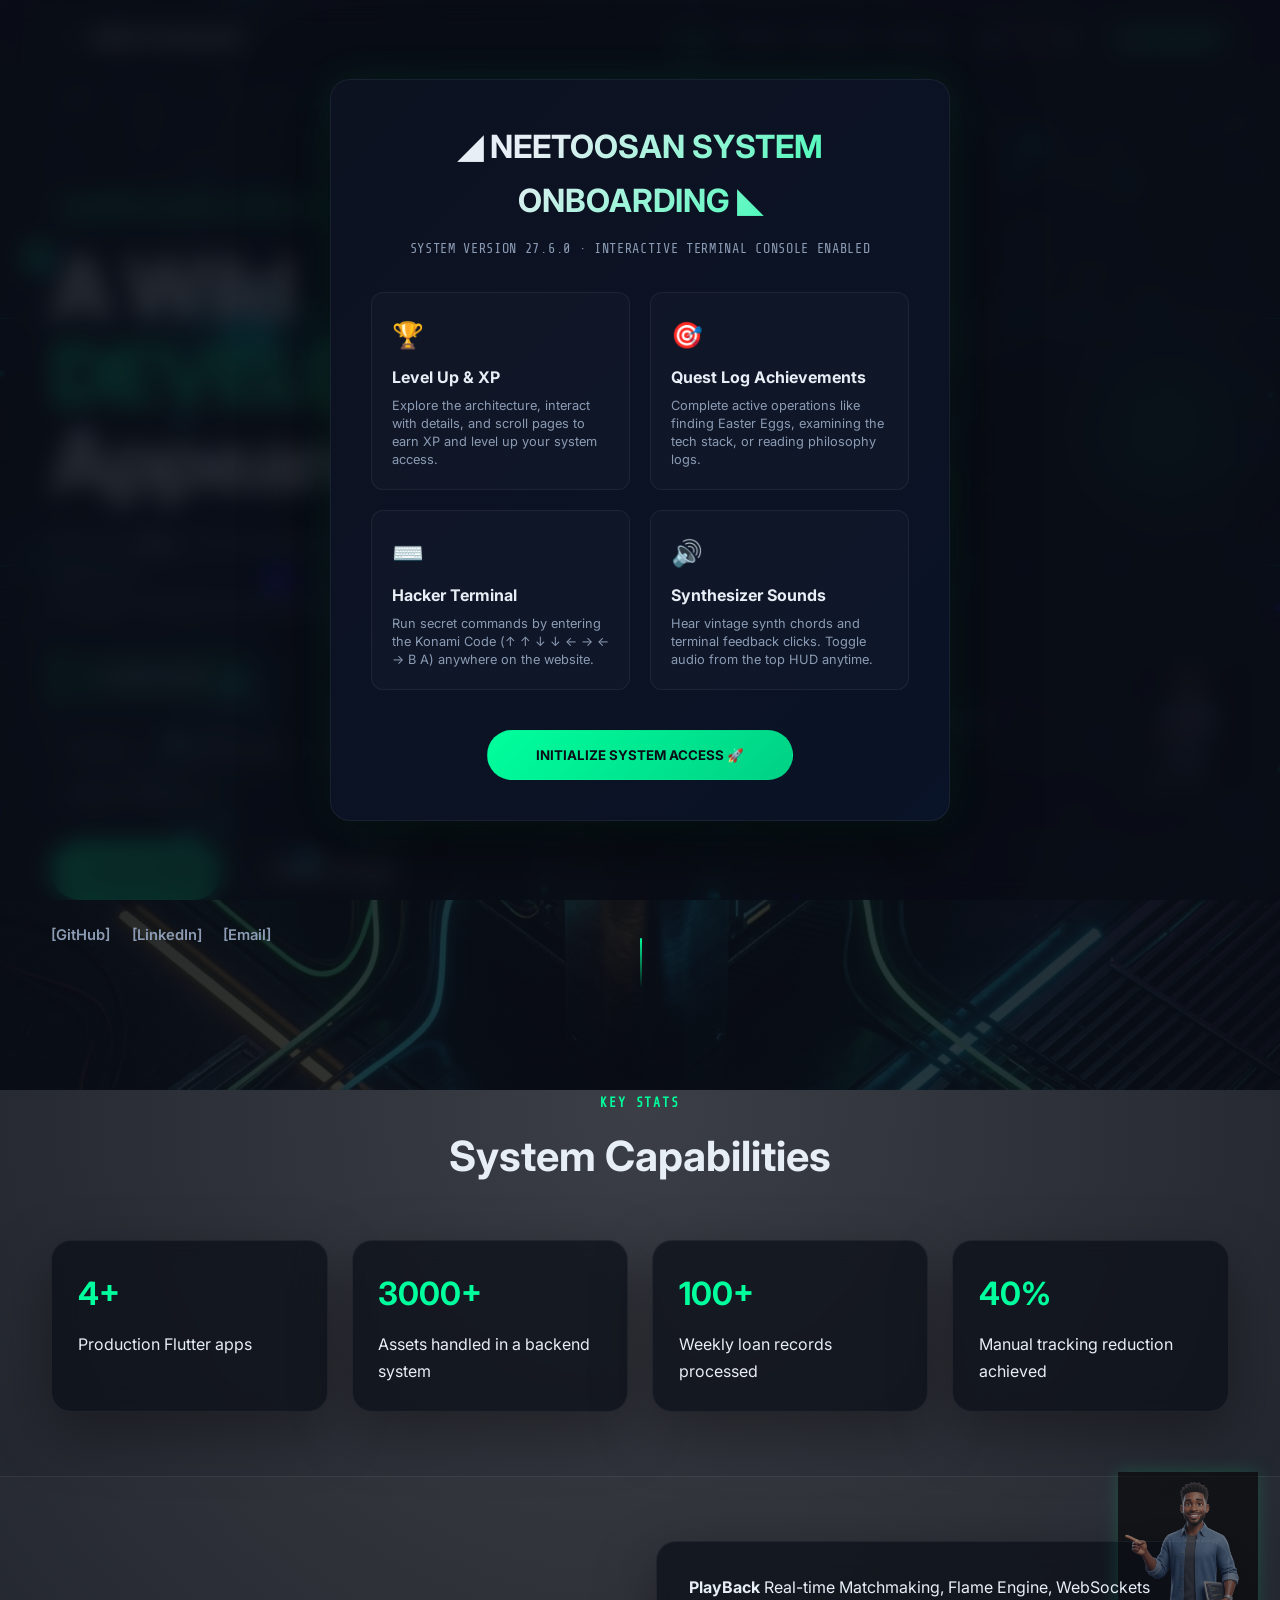
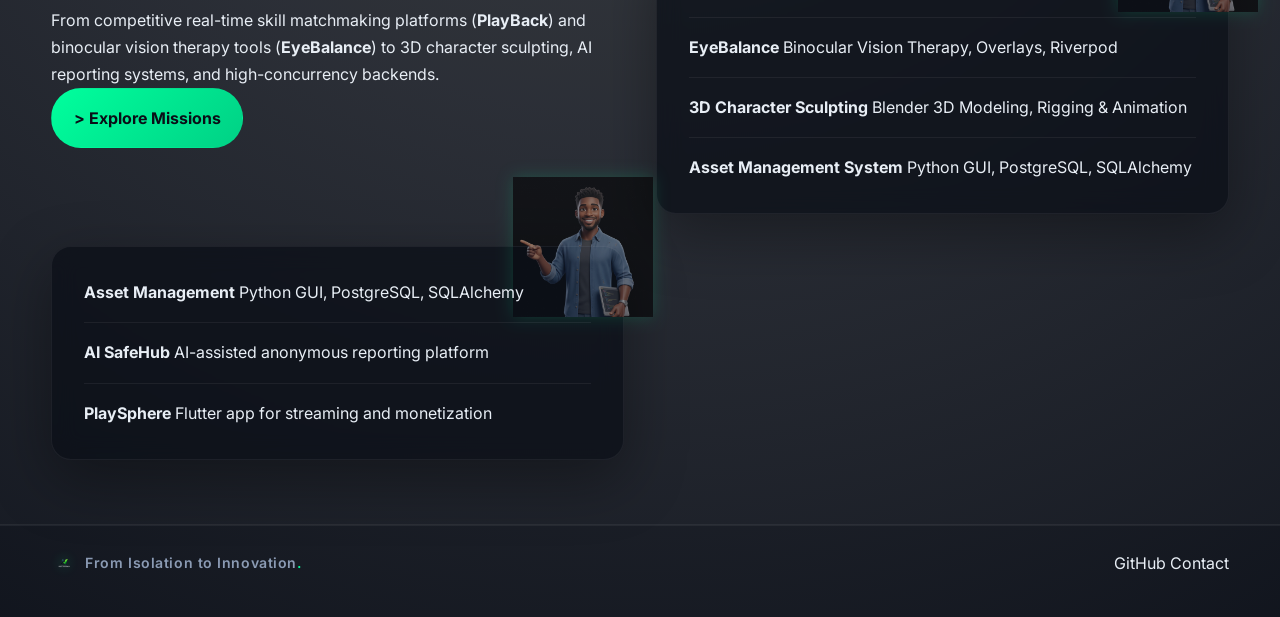
==== commit 25e566fd: "feat: transform portfolio into interactive 3D spatial environment with PlayBack, EyeBalance, and 3D " ====
--- a/index.html
+++ b/index.html
@@ -34,19 +34,6 @@
     <span class="nLoader__text">Neetoosan</span>
   </div>
 
-  <!-- HUD Overlay -->
-  <div class="hud-overlay" id="hudOverlay">
-    <div class="hud-bar">
-      <div class="hud-left">
-        <span class="blinking">● ONLINE</span>
-        <span>LVL 27</span>
-      </div>
-      <div class="hud-right">
-        <span id="hudPageName">SYS.INIT</span>
-        <span id="hudXp">XP: 0%</span>
-      </div>
-    </div>
-  </div>
 
   <header class="site-header">
     <div class="container nav-wrap">
@@ -95,9 +82,9 @@
 
           <div class="sh-pills sh-anim" style="--d:0.55s">
             <span>&gt; Backend</span>
-            <span>&gt; Mobile</span>
-            <span>&gt; AI</span>
-            <span>&gt; Security</span>
+            <span>&gt; Real-Time Gaming</span>
+            <span>&gt; 3D Animation &amp; Sculpting</span>
+            <span>&gt; Mobile Therapy &amp; AI</span>
           </div>
 
           <div class="sh-actions sh-anim" style="--d:0.65s">
@@ -191,13 +178,29 @@
     <section class="section alt-section">
       <div class="container split-section">
         <div>
-          <p class="eyebrow">Featured Work</p>
-          <h2>Projects that reflect my engineering style.</h2>
           <p>
-            From asset and loan management systems to AI-assisted anonymous reporting tools and media-driven mobile products,
-            I enjoy building solutions that connect technical depth with real user needs.
+            From competitive real-time skill matchmaking platforms (<strong>PlayBack</strong>) and binocular vision therapy tools (<strong>EyeBalance</strong>) to 3D character sculpting, AI reporting systems, and high-concurrency backends.
           </p>
           <a class="btn btn-primary" href="projects.html">&gt; Explore Missions</a>
+        </div>
+        <div class="info-panel reveal" style="position: relative; overflow: visible; transform-style: preserve-3d;">
+          <div class="card-character-overlay character-presenting-overlay"><img src="asset/character_presenting.png" alt="3D Presenting character avatar" /></div>
+          <div class="info-item">
+            <strong>PlayBack</strong>
+            <span>Real-time Matchmaking, Flame Engine, WebSockets</span>
+          </div>
+          <div class="info-item">
+            <strong>EyeBalance</strong>
+            <span>Binocular Vision Therapy, Overlays, Riverpod</span>
+          </div>
+          <div class="info-item">
+            <strong>3D Character Sculpting</strong>
+            <span>Blender 3D Modeling, Rigging &amp; Animation</span>
+          </div>
+          <div class="info-item">
+            <strong>Asset Management System</strong>
+            <span>Python GUI, PostgreSQL, SQLAlchemy</span>
+          </div>
         </div>
         <div class="info-panel reveal" style="position: relative; overflow: visible; transform-style: preserve-3d;">
           <div class="card-character-overlay character-presenting-overlay"><img src="asset/character_presenting.png" alt="3D Presenting character avatar" /></div>
@@ -231,6 +234,8 @@
     </div>
   </footer>
 
+  <script src="js/vendor/three.min.js"></script>
+  <script src="js/three-world.js"></script>
   <script src="js/loader.js"></script>
   <script src="js/main.js"></script>
   <script src="js/game.js"></script>
--- a/css/style.css
+++ b/css/style.css
@@ -1,3 +1,5 @@
+@import url('https://fonts.googleapis.com/css2?family=Press+Start+2P&display=swap');
+
 :root {
   /* Brand colors */
   --bg: #0a0e17;
@@ -37,6 +39,13 @@
   overflow-x: hidden;
 }
 
+body.page-index {
+  background:
+    radial-gradient(circle, rgba(10, 14, 23, 0.8) 0%, rgba(10, 14, 23, 0.97) 100%),
+    url('../asset/cyber_artifact.png') no-repeat center center fixed;
+  background-size: cover;
+}
+
 img { max-width: 100%; display: block; }
 
 a { color: inherit; text-decoration: none; }
@@ -196,17 +205,7 @@
 
 /* ── HUD Overlay ── */
 .hud-overlay {
-  position: fixed;
-  top: 78px;
-  left: 0;
-  right: 0;
-  z-index: 998;
-  background: rgba(10, 14, 23, 0.9);
-  border-bottom: 1px solid var(--line);
-  backdrop-filter: blur(10px);
-  padding: 0.5rem 0;
-  transform: translateY(-40px);
-  transition: transform 0.4s ease;
+  display: none !important;
 }
 
 .hud-overlay.visible { transform: translateY(0); }
@@ -917,6 +916,7 @@
   .terminal-window { max-height: 70vh; }
   .terminal-body { font-size: 0.75rem; padding: 1rem; }
   .hud-bar { font-size: 0.65rem; gap: 0.75rem; }
+  .hud-bar .hud-left, .hud-bar .hud-right { gap: 0.75rem; }
 }
 
 @media (max-width: 480px) {
@@ -925,6 +925,93 @@
   .beyond-desc { font-size: 0.9rem; }
   .beyond-card-content h3 { font-size: 1.1rem; }
   .beyond-stat { font-size: 0.8rem; }
+  
+  /* Full screen terminal console on mobile */
+  .terminal-overlay {
+    padding: 0;
+  }
+  .terminal-window {
+    width: 100%;
+    height: 100%;
+    max-height: 100%;
+    border-radius: 0;
+    border: none;
+  }
+  .terminal-body {
+    font-size: 0.7rem;
+    padding: 0.75rem;
+  }
+  .terminal-input-row {
+    padding: 0.75rem 1rem;
+  }
+
+  /* Prevent card character overlays causing horizontal scroll */
+  .beyond-card, .project-card, .sh-card {
+    overflow: hidden !important;
+  }
+  .card-character-overlay {
+    opacity: 0.22 !important; /* Make character watermark subtle so text is legible */
+    transform: scale(0.85) !important;
+  }
+
+  /* Onboarding responsive improvements */
+  .onboarding-window {
+    padding: 1.5rem 1rem;
+    border-radius: 12px;
+  }
+  .onboarding-window h2 {
+    font-size: 1.3rem;
+  }
+  .onboarding-subtitle {
+    font-size: 0.75rem;
+    margin-bottom: 1.25rem;
+  }
+  .onboarding-step {
+    padding: 0.85rem;
+  }
+  .onboarding-step-icon {
+    font-size: 1.2rem;
+    margin-bottom: 0.25rem;
+  }
+  .onboarding-step h4 {
+    font-size: 0.9rem;
+  }
+  .onboarding-step p {
+    font-size: 0.75rem;
+  }
+  .onboarding-actions button {
+    padding: 0.8rem 1.5rem !important;
+    width: 100%;
+    font-size: 0.9rem;
+  }
+}
+
+@media (max-width: 360px) {
+  /* Prevent HUD bar collisions */
+  .hud-bar {
+    font-size: 0.6rem;
+    padding: 0 0.5rem;
+  }
+  .hud-bar .hud-left, .hud-bar .hud-right {
+    gap: 0.4rem;
+  }
+  .hud-controls {
+    gap: 0.25rem;
+    margin-left: 0.25rem;
+  }
+  .hud-btn {
+    width: 24px;
+    height: 24px;
+    font-size: 0.75rem;
+  }
+  
+  /* Onboarding modal adjustments */
+  .onboarding-window {
+    padding: 1rem 0.75rem;
+  }
+  .onboarding-window h2 {
+    font-size: 1.15rem;
+  }
 }
 
 /* ═════════════════════════════════════════════════
@@ -1105,6 +1192,7 @@
   opacity: 0;
   pointer-events: none;
   transition: opacity 0.4s ease;
+  overflow-y: auto; /* Enable scroll if height overflows */
 }
 
 .onboarding-overlay.active {
@@ -1125,6 +1213,7 @@
   transition: transform 0.4s cubic-bezier(0.34, 1.56, 0.64, 1);
   text-align: center;
   font-family: var(--font-sans);
+  margin: auto; /* Prevent clipping at top/bottom in flex container */
 }
 
 .onboarding-overlay.active .onboarding-window {
@@ -1254,3 +1343,460 @@
 @keyframes toastBounce {
   to { transform: translateY(-4px); }
 }
+
+/* ═════════════════════════════════════════════════
+   GROTESQUE RPG THEME OVERRIDES (Pokémon x Binding of Isaac)
+   ═════════════════════════════════════════════════ */
+body.theme-rpg {
+  --bg: #0d0505;
+  --bg-soft: #1c100e;
+  --panel: rgba(180, 50, 50, 0.04);
+  --panel-strong: #241210;
+  --text: #f0e6e6;
+  --muted: #a88b85;
+  --line: rgba(230, 0, 69, 0.15);
+  --accent: #e60045; /* crimson red */
+  --accent-dark: #b30032;
+  --accent-dim: rgba(230, 0, 69, 0.15);
+  --cyber-blue: #39ff14; /* toxic/neon green */
+  --cyber-blue-dim: rgba(57, 255, 20, 0.15);
+  --warning: #d97706; /* rust orange */
+  --danger: #ef4444; /* blood red */
+  --font-mono: 'Press Start 2P', monospace;
+
+  background:
+    radial-gradient(circle at top left, rgba(230, 0, 69, 0.08), transparent 25%),
+    radial-gradient(circle at right center, rgba(57, 255, 20, 0.06), transparent 25%),
+    var(--bg);
+}
+
+/* RPG Typography Scaling (Press Start 2P is wider and larger than normal fonts) */
+body.theme-rpg h1,
+body.theme-rpg .sh-headline {
+  font-size: clamp(1.4rem, 4vw, 2.5rem) !important;
+  line-height: 1.3 !important;
+  font-family: var(--font-mono);
+  letter-spacing: -0.01em;
+}
+
+body.theme-rpg h2,
+body.theme-rpg .section-heading h2,
+body.theme-rpg .about-copy h2,
+body.theme-rpg .contact-card h2,
+body.theme-rpg .contact-form h2,
+body.theme-rpg .two-col h2,
+body.theme-rpg .sh-card-title {
+  font-size: clamp(1rem, 2.5vw, 1.5rem) !important;
+  line-height: 1.4 !important;
+  font-family: var(--font-mono);
+}
+
+body.theme-rpg h3,
+body.theme-rpg .feature-card h3,
+body.theme-rpg .project-card h3,
+body.theme-rpg .stat h3,
+body.theme-rpg .hero-card h3,
+body.theme-rpg .timeline-item h3 {
+  font-size: clamp(0.85rem, 2vw, 1.1rem) !important;
+  font-family: var(--font-mono);
+}
+
+body.theme-rpg .btn,
+body.theme-rpg .sh-kicker,
+body.theme-rpg .eyebrow,
+body.theme-rpg .hud-bar,
+body.theme-rpg .terminal-window,
+body.theme-rpg .onboarding-window,
+body.theme-rpg .quest-toast-content h5,
+body.theme-rpg .sh-card-footer,
+body.theme-rpg .logo,
+body.theme-rpg .site-nav a {
+  font-family: var(--font-mono) !important;
+}
+
+body.theme-rpg .btn {
+  font-size: 0.65rem;
+  padding: 0.8rem 1.25rem;
+}
+
+body.theme-rpg .sh-kicker,
+body.theme-rpg .eyebrow {
+  font-size: 0.6rem;
+  letter-spacing: 0.05em;
+}
+
+body.theme-rpg .sh-milestones li div strong {
+  font-size: 0.78rem;
+}
+
+body.theme-rpg .sh-milestones li div span {
+  font-size: 0.68rem;
+}
+
+body.theme-rpg .logo {
+  font-size: 0.95rem;
+}
+
+body.theme-rpg .site-nav a {
+  font-size: 0.72rem;
+}
+
+body.theme-rpg .nLoader__text {
+  font-family: var(--font-mono);
+}
+
+/* Image overlay filtering and index background */
+body.theme-rpg.page-index {
+  background:
+    radial-gradient(circle, rgba(13, 5, 5, 0.8) 0%, rgba(13, 5, 5, 0.97) 100%),
+    url('../asset/grotesque_artifact.png') no-repeat center center fixed;
+  background-size: cover;
+}
+
+body.theme-rpg .card-character-overlay img {
+  filter: hue-rotate(270deg) saturate(1.5) !important;
+  opacity: 0.35;
+}
+
+/* Dynamic theme toggle button styling in navbar */
+.theme-toggle-btn {
+  background: var(--accent-dim);
+  border: 1px solid rgba(0, 255, 157, 0.25);
+  color: var(--accent);
+  padding: 0.45rem 1rem;
+  border-radius: 999px;
+  font-size: 0.72rem;
+  font-weight: 700;
+  cursor: pointer;
+  transition: all 0.25s ease;
+  font-family: var(--font-mono);
+  text-transform: uppercase;
+  letter-spacing: 0.05em;
+  margin-left: 0.5rem;
+  display: inline-flex;
+  align-items: center;
+  justify-content: center;
+}
+
+body.theme-rpg .theme-toggle-btn {
+  border-color: rgba(230, 0, 69, 0.35);
+  color: var(--accent);
+  background: var(--accent-dim);
+}
+
+.theme-toggle-btn:hover {
+  transform: translateY(-2px);
+  box-shadow: 0 0 12px var(--accent-dim);
+}
+
+@media (max-width: 768px) {
+  .theme-toggle-btn {
+    margin-left: 0;
+    margin-top: 0.75rem;
+    width: 100%;
+  }
+}
+
+/* RPG Battle Menu inside Onboarding Overlay */
+.rpg-battle-menu {
+  display: grid;
+  grid-template-columns: repeat(2, 1fr);
+  gap: 0.75rem;
+  max-width: 320px;
+  margin: 0 auto;
+}
+
+.rpg-btn {
+  background: #241210;
+  border: 2px solid #a88b85;
+  color: #f0e6e6;
+  font-family: var(--font-mono);
+  font-size: 0.75rem;
+  padding: 0.75rem;
+  cursor: pointer;
+  border-radius: 4px;
+  transition: all 0.2s ease;
+  text-align: left;
+  position: relative;
+  padding-left: 1.5rem;
+  text-transform: uppercase;
+}
+
+.rpg-btn:hover {
+  border-color: var(--accent);
+  color: var(--accent);
+  background: #3c1414;
+}
+
+.rpg-btn::before {
+  content: '▶';
+  position: absolute;
+  left: 0.4rem;
+  opacity: 0;
+  transition: opacity 0.2s ease;
+  color: var(--accent);
+}
+
+.rpg-btn:hover::before {
+  opacity: 1;
+}
+
+/* ═════════════════════════════════════════════════
+   3D WEBGL ENVIRONMENT & INTERACTIVE HUD STYLES
+═════════════════════════════════════════════════ */
+.cyber-3d-canvas {
+  position: fixed;
+  top: 0;
+  left: 0;
+  width: 100vw;
+  height: 100vh;
+  pointer-events: auto;
+  z-index: 0;
+  background: transparent;
+}
+
+body {
+  position: relative;
+  background-color: #060913;
+}
+
+main, header, footer, .hud-overlay {
+  position: relative;
+  z-index: 2;
+}
+
+/* 3D Tooltip for Raycasted Objects */
+.cyber-3d-tooltip {
+  position: fixed;
+  pointer-events: none;
+  z-index: 9999;
+  background: rgba(6, 15, 25, 0.94);
+  border: 1px solid var(--accent);
+  box-shadow: 0 0 18px rgba(0, 243, 255, 0.4), inset 0 0 10px rgba(0, 243, 255, 0.15);
+  color: var(--accent);
+  font-family: var(--font-mono);
+  font-size: 0.72rem;
+  padding: 0.5rem 0.85rem;
+  border-radius: 4px;
+  backdrop-filter: blur(10px);
+  transform: translate(-50%, -130%);
+  opacity: 0;
+  transition: opacity 0.2s ease, transform 0.2s cubic-bezier(0.1, 0.9, 0.2, 1);
+  white-space: nowrap;
+}
+
+.cyber-3d-tooltip.active {
+  opacity: 1;
+  transform: translate(-50%, -100%);
+}
+
+.cyber-3d-tooltip .tooltip-header {
+  font-weight: 700;
+  letter-spacing: 0.05em;
+  color: #fff;
+  margin-bottom: 0.2rem;
+  display: flex;
+  align-items: center;
+  gap: 0.4rem;
+}
+
+.cyber-3d-tooltip .tooltip-status {
+  font-size: 0.65rem;
+  color: var(--accent);
+  opacity: 0.85;
+}
+
+/* HUD 3D Controls in top navigation HUD bar */
+.hud-3d-controls {
+  display: flex;
+  align-items: center;
+  gap: 0.4rem;
+  margin-right: 0.5rem;
+}
+
+.hud-3d-btn {
+  background: rgba(0, 243, 255, 0.08);
+  border: 1px solid rgba(0, 243, 255, 0.3);
+  color: var(--accent);
+  font-family: var(--font-mono);
+  font-size: 0.68rem;
+  padding: 0.25rem 0.6rem;
+  border-radius: 3px;
+  cursor: pointer;
+  transition: all 0.2s ease;
+  text-transform: uppercase;
+  letter-spacing: 0.04em;
+}
+
+.hud-3d-btn:hover {
+  background: rgba(0, 243, 255, 0.25);
+  box-shadow: 0 0 10px rgba(0, 243, 255, 0.4);
+  transform: translateY(-1px);
+}
+
+.hud-3d-btn.active {
+  background: var(--accent);
+  color: #060913;
+  font-weight: 700;
+  border-color: var(--accent);
+}
+
+/* Hyper-jump Warp Flash Overlay */
+.warp-overlay {
+  position: fixed;
+  inset: 0;
+  z-index: 99999;
+  pointer-events: none;
+  background: radial-gradient(circle at center, rgba(0, 243, 255, 0.45) 0%, rgba(6, 9, 19, 0.98) 85%);
+  opacity: 0;
+  transition: opacity 0.45s ease-in-out;
+}
+
+.warp-overlay.active {
+  opacity: 1;
+}
+
+/* 3D Depth Glassmorphism Card Enhancements */
+.sh-card, .beyond-card, .project-card, .info-panel, .stat, .contact-card, .movie-card {
+  backdrop-filter: blur(12px);
+  -webkit-backdrop-filter: blur(12px);
+  background: rgba(10, 14, 23, 0.72);
+}
+
+/* ═════════════════════════════════════════════════
+   3D SPATIAL SCENE DOCK NAVIGATOR
+═════════════════════════════════════════════════ */
+.scene-3d-dock {
+  display: none !important;
+}
+
+.scene-dock-btn {
+  background: transparent;
+  border: none;
+  color: var(--muted);
+  cursor: pointer;
+  display: flex;
+  align-items: center;
+  gap: 0.5rem;
+  padding: 0.35rem 0.5rem;
+  border-radius: 20px;
+  font-family: var(--font-mono);
+  font-size: 0.68rem;
+  transition: all 0.25s cubic-bezier(0.2, 0.8, 0.2, 1);
+  outline: none;
+  white-space: nowrap;
+}
+
+.scene-dock-btn .dock-dot {
+  width: 10px;
+  height: 10px;
+  border-radius: 50%;
+  background: rgba(255, 255, 255, 0.25);
+  border: 1px solid rgba(255, 255, 255, 0.4);
+  transition: all 0.25s ease;
+  box-shadow: 0 0 4px transparent;
+}
+
+.scene-dock-btn .dock-text {
+  opacity: 0;
+  transform: translateX(10px);
+  transition: all 0.25s ease;
+  color: #fff;
+  font-weight: 600;
+  pointer-events: none;
+}
+
+.scene-3d-dock:hover .dock-text,
+.scene-dock-btn.active .dock-text {
+  opacity: 1;
+  transform: translateX(0);
+}
+
+.scene-dock-btn:hover .dock-dot {
+  background: var(--accent);
+  box-shadow: 0 0 10px var(--accent);
+  transform: scale(1.3);
+}
+
+.scene-dock-btn.active .dock-dot {
+  background: var(--accent);
+  border-color: var(--accent);
+  box-shadow: 0 0 14px var(--accent);
+  transform: scale(1.4);
+}
+
+.scene-dock-btn.active {
+  color: var(--accent);
+}
+
+@media (max-width: 768px) {
+  .scene-3d-dock {
+    right: 0.5rem;
+    padding: 0.6rem 0.4rem;
+    gap: 0.6rem;
+  }
+  .scene-dock-btn .dock-text {
+    display: none;
+  }
+}
+
+/* ═════════════════════════════════════════════════
+   HOLODECK THEME (EMERALD QUANTUM REALM)
+═════════════════════════════════════════════════ */
+body.theme-holodeck {
+  --accent: #00ffaa;
+  --accent-dim: rgba(0, 255, 170, 0.15);
+  --bg-dark: #02151a;
+  background-color: #02151a;
+}
+
+body.theme-holodeck .sh-card,
+body.theme-holodeck .beyond-card,
+body.theme-holodeck .project-card,
+body.theme-holodeck .info-panel,
+body.theme-holodeck .stat,
+body.theme-holodeck .contact-card,
+body.theme-holodeck .movie-card {
+  border-color: rgba(0, 255, 170, 0.3);
+  box-shadow: 0 0 25px rgba(0, 255, 170, 0.12);
+  background: rgba(2, 21, 26, 0.78);
+}
+
+body.theme-holodeck .hud-overlay {
+  border-bottom-color: rgba(0, 255, 170, 0.3);
+}
+
+body.theme-holodeck .theme-toggle-btn {
+  border-color: rgba(0, 255, 170, 0.4);
+  color: #00ffaa;
+  background: rgba(0, 255, 170, 0.12);
+}
+
+body.theme-holodeck .warp-overlay {
+  background: radial-gradient(circle at center, rgba(0, 255, 170, 0.45) 0%, rgba(2, 21, 26, 0.98) 85%);
+}
+
+body.theme-holodeck .cyber-3d-tooltip {
+  border-color: #00ffaa;
+  box-shadow: 0 0 18px rgba(0, 255, 170, 0.4);
+  color: #00ffaa;
+}
+
+body.theme-holodeck .card-character-overlay img {
+  filter: hue-rotate(120deg) saturate(1.8) !important;
+}
+
+body.theme-rpg .warp-overlay {
+  background: radial-gradient(circle at center, rgba(230, 0, 69, 0.45) 0%, rgba(26, 5, 5, 0.98) 85%);
+}
+
+body.theme-rpg .scene-3d-dock {
+  border-color: rgba(230, 0, 69, 0.35);
+  box-shadow: 0 0 20px rgba(230, 0, 69, 0.2);
+}
+
+body.theme-rpg .scene-dock-btn.active .dock-dot,
+body.theme-rpg .scene-dock-btn:hover .dock-dot {
+  background: #e60045;
+  box-shadow: 0 0 12px #e60045;
+}
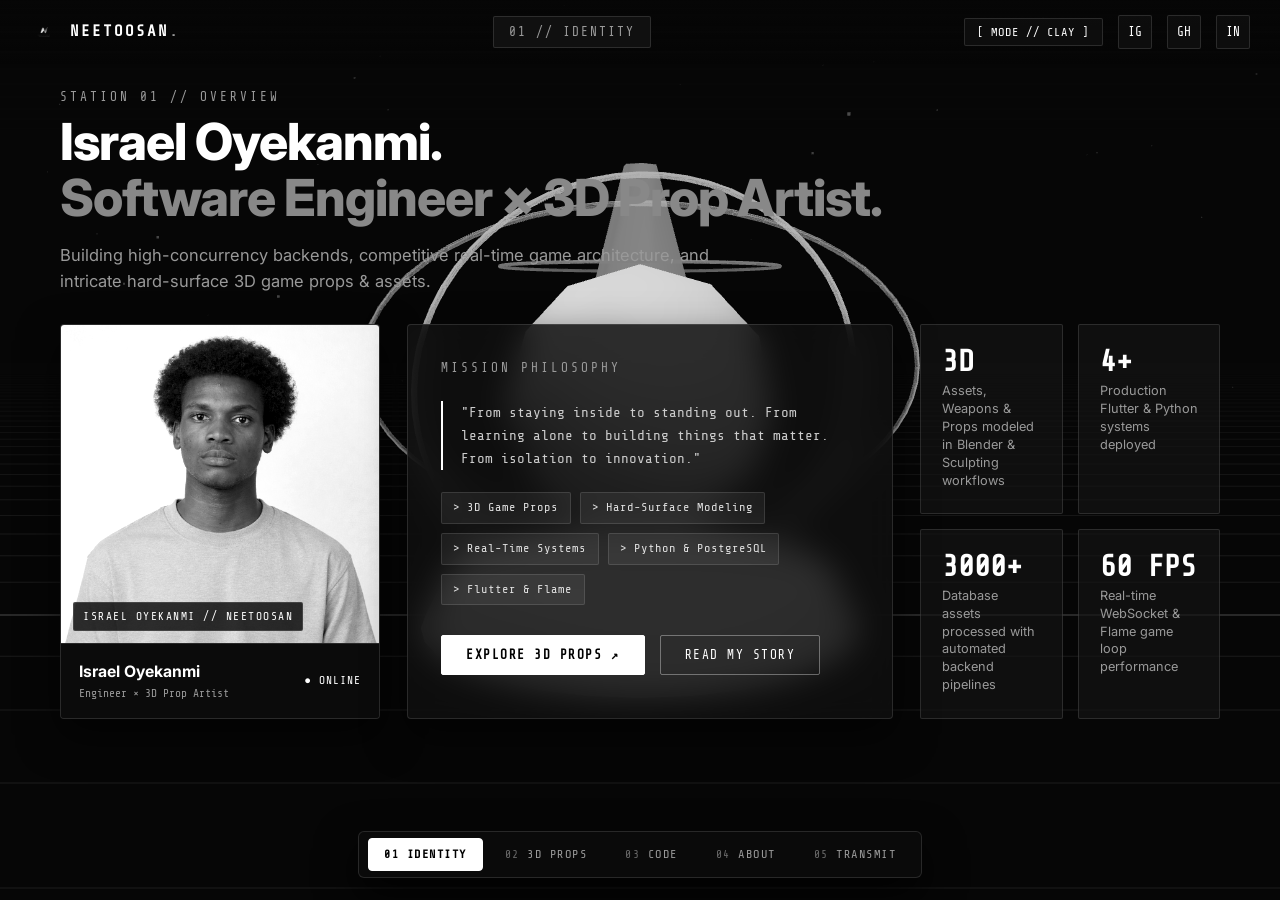
==== commit 36c30815: "refactor: replace projects page with index redirect and add 3D portfolio scripts and styles" ====
--- a/index.html
+++ b/index.html
@@ -3,241 +3,573 @@
 <head>
   <meta charset="UTF-8" />
   <meta name="viewport" content="width=device-width, initial-scale=1.0" />
-  <meta name="description" content="Neetoosan - Software Engineer portfolio showcasing Python, Flutter, backend, cybersecurity, and AI-driven projects." />
-  <title>Neetoosan | System Interface</title>
+  <meta name="description" content="Neetoosan — Software Engineer & 3D Prop/Asset Artist. Minimalist black-and-white portfolio featuring interactive 3D spatial world, Instagram renders, and engineering systems." />
+  <meta name="google-site-verification" content="jtZn-OVnVurJu6HpZCWK9wECkN3kCTyDbnpj1rC1Q68" />
+  <title>Neetoosan | Software Engineer & 3D Prop Artist</title>
+  
   <link rel="icon" type="image/png" href="asset/favicon.png" />
   <link rel="apple-touch-icon" href="asset/favicon.png" />
+  
   <link rel="preconnect" href="https://fonts.googleapis.com">
   <link rel="preconnect" href="https://fonts.gstatic.com" crossorigin>
   <link href="https://fonts.googleapis.com/css2?family=Inter:wght@400;500;600;700;800&family=Share+Tech+Mono&display=swap" rel="stylesheet">
+  
   <link rel="stylesheet" href="css/style.css" />
-  <style>
-    /* Terminal boot sequence on index */
-    .boot-sequence {
-      font-family: 'Share Tech Mono', monospace;
-      color: var(--accent);
-      font-size: 0.85rem;
-      line-height: 1.8;
-      max-width: 600px;
-      margin: 0 auto;
-      padding: 2rem;
-    }
-    .boot-line { opacity: 0; animation: bootReveal .3s ease forwards; }
-    @keyframes bootReveal { to { opacity: 1; } }
-    .boot-sequence .cursor { animation: blink 1s step-end infinite; }
-  </style>
 </head>
 <body>
-  <!-- Loading Screen -->
-  <div id="nLoader" role="status" aria-label="Loading Neetoosan portfolio">
-    <img class="nLoader__logo" src="asset/logo_concept.png" alt="Neetoosan N logo" />
-    <span class="nLoader__text">Neetoosan</span>
-  </div>
-
-
-  <header class="site-header">
-    <div class="container nav-wrap">
-      <a href="index.html" class="logo" aria-label="Neetoosan home">
-        <img src="asset/logo_concept.png" alt="Neetoosan logo" />
-        NEETOOSAN<span>.</span>
+  <!-- 3D Spatial Canvas -->
+  <canvas id="webgl-canvas" aria-label="Interactive 3D spatial world environment"></canvas>
+
+  <!-- WebGL Fallback -->
+  <div id="webgl-fallback" style="display:none; position:fixed; top:0; left:0; width:100%; height:100%; background:#060606; z-index:0;" aria-hidden="true"></div>
+
+  <!-- Top HUD Header -->
+  <header class="hud-header" role="banner">
+    <a href="#identity" class="hud-brand" id="hudBrandLink" aria-label="Neetoosan Home">
+      <img src="asset/logo_concept.png" alt="Neetoosan Logo" class="hud-logo-img" />
+      <span class="hud-brand-text">NEETOOSAN<span>.</span></span>
+    </a>
+
+    <div class="hud-station-indicator" id="hudStationLabel" aria-live="polite">
+      01 // IDENTITY
+    </div>
+
+    <div class="hud-actions">
+      <button type="button" class="btn-hud" id="toggleShadingBtn" aria-label="Toggle 3D Shading Mode between Clay and Wireframe" aria-pressed="false">
+        [ MODE // CLAY ]
+      </button>
+
+      <a href="https://www.instagram.com/neetoosan/" target="_blank" rel="noopener" class="btn-hud-icon" aria-label="Instagram Profile" title="Instagram @neetoosan">
+        IG
       </a>
-      <button class="menu-toggle" id="menuToggle" aria-label="Toggle navigation">☰</button>
-      <nav class="site-nav" id="siteNav">
-        <a href="index.html" class="active">Home</a>
-        <a href="about.html">About</a>
-        <a href="projects.html">Projects</a>
-        <a href="contact.html">Contact</a>
-      </nav>
+      <a href="https://github.com/neetoosan" target="_blank" rel="noopener" class="btn-hud-icon" aria-label="GitHub Profile" title="GitHub">
+        GH
+      </a>
+      <a href="https://www.linkedin.com/in/israel-oyekanmi-876148392/" target="_blank" rel="noopener" class="btn-hud-icon" aria-label="LinkedIn Profile" title="LinkedIn">
+        IN
+      </a>
     </div>
   </header>
 
-  <main>
-    <!-- ═══ STORY HERO ═══ -->
-    <section class="story-hero" id="hero">
-      <!-- animated background particles -->
-      <div class="sh-particles" aria-hidden="true">
-        <span></span><span></span><span></span><span></span>
-        <span></span><span></span><span></span><span></span>
-      </div>
-
-      <div class="container sh-inner">
-        <!-- Terminal Boot Sequence (Left) -->
-        <div class="sh-copy">
-          <p class="sh-kicker sh-anim" style="--d:0s">System Access Granted</p>
-
-          <h1 class="sh-headline sh-anim glitch-text" style="--d:0.15s" data-text="INITIALIZE">
-            Initialize.<br><span class="sh-accent">Neetoosan</span>.
-          </h1>
-
-          <p class="sh-tagline sh-anim" style="--d:0.3s">
-            Welcome, <strong>User</strong>. You are entering the personal system of Neetoosan.<br>
-            Proceed to explore my architecture, skills, and mission logs.
-          </p>
-
-          <blockquote class="sh-quote sh-anim glitch-text" style="--d:0.45s" data-text="ENTERING THE MATRIX">
-            <span class="sh-quote-mark">"</span>
-            <span id="heroTypewriter">Entering the matrix...</span><span class="typewriter-cursor" aria-hidden="true"></span>
-            <span class="sh-quote-mark">"</span>
-          </blockquote>
-
-          <div class="sh-pills sh-anim" style="--d:0.55s">
-            <span>&gt; Backend</span>
-            <span>&gt; Real-Time Gaming</span>
-            <span>&gt; 3D Animation &amp; Sculpting</span>
-            <span>&gt; Mobile Therapy &amp; AI</span>
-          </div>
-
-          <div class="sh-actions sh-anim" style="--d:0.65s">
-            <a class="btn btn-primary" href="about.html">&gt; Explore Profile</a>
-            <a class="btn btn-secondary" href="contact.html">&gt; Initiate Contact</a>
-          </div>
-
-          <div class="sh-links sh-anim" style="--d:0.75s">
-            <a href="https://github.com/neetoosan" target="_blank" rel="noopener">[GitHub]</a>
-            <a href="https://www.linkedin.com/in/israel-oyekanmi-876148392/" target="_blank" rel="noopener">[LinkedIn]</a>
-            <a href="mailto:tobimolla44@gmail.com">[Email]</a>
-          </div>
-        </div>
-
-        <!-- Manifesto Card (Right) -->
-        <aside class="sh-card sh-anim" style="--d:0.6s" aria-label="Neetoosan philosophy">
-          <div class="card-character-overlay character-leaning-overlay"><img src="asset/character_leaning.png" alt="3D Leaning character avatar" /></div>
-          <div class="sh-card-glow" aria-hidden="true"></div>
-
-          <div class="sh-card-top">
-            <span class="sh-dot" aria-hidden="true"></span>
-            <span class="sh-status-label">Philosophy</span>
-          </div>
-
-          <h2 class="sh-card-title">This is not just a developer brand.<br>It is a mindset.</h2>
-
-          <ul class="sh-milestones">
-            <li>
-              <span class="sh-m-icon">↗</span>
+  <!-- Spatial Stations Overlay Viewport -->
+  <main class="spatial-viewport" id="spatialViewport" role="main">
+
+    <!-- ═════ STATION 01: IDENTITY ═════ -->
+    <section class="station-panel is-active" id="station-identity" data-station-key="identity" aria-labelledby="identity-heading">
+      <div class="station-container">
+        <p class="station-kicker">STATION 01 // OVERVIEW</p>
+        <h1 class="station-title" id="identity-heading">
+          Israel Oyekanmi.<br>
+          <span style="color:#888;">Software Engineer × 3D Prop Artist.</span>
+        </h1>
+        <p class="station-subtitle">
+          Building high-concurrency backends, competitive real-time game architecture, and intricate hard-surface 3D game props &amp; assets.
+        </p>
+
+        <div class="identity-grid">
+          <!-- Profile Portrait Photo Card -->
+          <div class="profile-portrait-card">
+            <div class="profile-photo-wrapper">
+              <img src="asset/about.png" alt="Israel Oyekanmi — Neetoosan" class="profile-photo-img" />
+              <div class="profile-photo-badge">ISRAEL OYEKANMI // NEETOOSAN</div>
+            </div>
+            <div class="profile-meta-row">
               <div>
-                <strong>From staying inside</strong>
-                <span>to standing out</span>
-              </div>
-            </li>
-            <li>
-              <span class="sh-m-icon">↗</span>
+                <h2 class="profile-meta-name">Israel Oyekanmi</h2>
+                <span class="profile-meta-role">Engineer × 3D Prop Artist</span>
+              </div>
+              <span class="status-indicator-live">● ONLINE</span>
+            </div>
+          </div>
+
+          <div class="glass-card">
+            <p class="station-kicker">MISSION PHILOSOPHY</p>
+            <blockquote class="identity-quote">
+              "From staying inside to standing out. From learning alone to building things that matter. From isolation to innovation."
+            </blockquote>
+
+            <div class="identity-badges">
+              <span class="badge-item">&gt; 3D Game Props</span>
+              <span class="badge-item">&gt; Hard-Surface Modeling</span>
+              <span class="badge-item">&gt; Real-Time Systems</span>
+              <span class="badge-item">&gt; Python &amp; PostgreSQL</span>
+              <span class="badge-item">&gt; Flutter &amp; Flame</span>
+            </div>
+
+            <div class="identity-actions">
+              <button type="button" class="btn-primary js-nav-to" data-target="props">
+                EXPLORE 3D PROPS ↗
+              </button>
+              <button type="button" class="btn-secondary js-nav-to" data-target="about">
+                READ MY STORY
+              </button>
+            </div>
+          </div>
+
+          <div class="stats-list">
+            <div class="stat-box">
+              <div class="stat-box-num">3D</div>
+              <div class="stat-box-label">Assets, Weapons &amp; Props modeled in Blender &amp; Sculpting workflows</div>
+            </div>
+            <div class="stat-box">
+              <div class="stat-box-num">4+</div>
+              <div class="stat-box-label">Production Flutter &amp; Python systems deployed</div>
+            </div>
+            <div class="stat-box">
+              <div class="stat-box-num">3000+</div>
+              <div class="stat-box-label">Database assets processed with automated backend pipelines</div>
+            </div>
+            <div class="stat-box">
+              <div class="stat-box-num">60 FPS</div>
+              <div class="stat-box-label">Real-time WebSocket &amp; Flame game loop performance</div>
+            </div>
+          </div>
+        </div>
+      </div>
+    </section>
+
+    <!-- ═════ STATION 02: 3D GAME PROPS & INSTAGRAM SHOWCASE ═════ -->
+    <section class="station-panel" id="station-props" data-station-key="props" aria-labelledby="props-heading">
+      <div class="station-container">
+        <p class="station-kicker">STATION 02 // 3D PROP GALLERY</p>
+        <h2 class="station-title" id="props-heading">3D Game Props &amp; Assets</h2>
+        <p class="station-subtitle">
+          Hard-surface weapons, sci-fi props, and stylized game assets. Curated directly from my Instagram render feed (<a href="https://www.instagram.com/neetoosan/" target="_blank" rel="noopener" style="color:#ffffff; text-decoration:underline;">@neetoosan</a>).
+        </p>
+
+        <!-- Instagram Profile Banner -->
+        <div class="instagram-profile-banner">
+          <div class="ig-banner-meta">
+            <div class="ig-banner-avatar">3D</div>
+            <div>
+              <div class="ig-banner-title">Neetoosan 3D Art Station</div>
+              <div class="ig-banner-handle">instagram.com/neetoosan</div>
+            </div>
+          </div>
+          <a href="https://www.instagram.com/neetoosan/" target="_blank" rel="noopener" class="btn-primary" style="padding:0.5rem 1.2rem; font-size:0.8rem;">
+            FOLLOW ON INSTAGRAM ↗
+          </a>
+        </div>
+
+        <!-- Instagram Embed Grid (populated by js/instagram-showcase.js) -->
+        <div class="instagram-grid" id="instagram-grid">
+          <!-- Render Cards with Live Embeds dynamically loaded here -->
+        </div>
+      </div>
+    </section>
+
+    <!-- ═════ STATION 03: SOFTWARE ENGINEERING ═════ -->
+    <section class="station-panel" id="station-projects" data-station-key="projects" aria-labelledby="projects-heading">
+      <div class="station-container">
+        <p class="station-kicker">STATION 03 // CODE &amp; ARCHITECTURE</p>
+        <h2 class="station-title" id="projects-heading">Engineering Systems</h2>
+        <p class="station-subtitle">
+          High-performance full-stack applications, real-time gaming backends, vision therapy tools, and secure AI reporting platforms.
+        </p>
+
+        <div class="projects-grid">
+          <!-- Project 1: PlayBack -->
+          <article class="project-card">
+            <div class="project-card__top">
+              <div class="project-card__meta">
+                <span>REAL-TIME GAMING</span>
+                <span>PRODUCTION</span>
+              </div>
+              <h3 class="project-card__name">PlayBack</h3>
+              <p class="project-card__desc">
+                Competitive real-time skill matchmaking platform. Features WebSocket state synchronization, responsive canvas controls, rating leaderboards, and instant player pairings under 100ms.
+              </p>
+            </div>
+            <div class="project-card__bottom">
+              <div class="project-card__pills">
+                <span class="tech-pill">Flame Engine</span>
+                <span class="tech-pill">WebSockets</span>
+                <span class="tech-pill">Flutter</span>
+                <span class="tech-pill">Node.js</span>
+              </div>
+            </div>
+          </article>
+
+          <!-- Project 2: EyeBalance -->
+          <article class="project-card">
+            <div class="project-card__top">
+              <div class="project-card__meta">
+                <span>HEALTH TECH / AI</span>
+                <span>MOBILE APP</span>
+              </div>
+              <h3 class="project-card__name">EyeBalance</h3>
+              <p class="project-card__desc">
+                Mobile vision therapy application designed for binocular balancing. Generates custom visual stimulus overlays and tracks eye convergence exercises with local state management.
+              </p>
+            </div>
+            <div class="project-card__bottom">
+              <div class="project-card__pills">
+                <span class="tech-pill">Flutter</span>
+                <span class="tech-pill">Riverpod</span>
+                <span class="tech-pill">Canvas Overlays</span>
+                <span class="tech-pill">Dart</span>
+              </div>
+            </div>
+          </article>
+
+          <!-- Project 3: AI SafeHub -->
+          <article class="project-card">
+            <div class="project-card__top">
+              <div class="project-card__meta">
+                <span>CYBERSECURITY</span>
+                <span>AI PLATFORM</span>
+              </div>
+              <h3 class="project-card__name">AI SafeHub</h3>
+              <p class="project-card__desc">
+                Anonymous whistleblowing and incident reporting platform with client-side zero-knowledge encryption, automated metadata scrubbing, and AI risk categorization.
+              </p>
+            </div>
+            <div class="project-card__bottom">
+              <div class="project-card__pills">
+                <span class="tech-pill">Python</span>
+                <span class="tech-pill">FastAPI</span>
+                <span class="tech-pill">AES-GCM</span>
+                <span class="tech-pill">PostgreSQL</span>
+              </div>
+            </div>
+          </article>
+
+          <!-- Project 4: Asset Management System -->
+          <article class="project-card">
+            <div class="project-card__top">
+              <div class="project-card__meta">
+                <span>ENTERPRISE BACKEND</span>
+                <span>DESKTOP GUI</span>
+              </div>
+              <h3 class="project-card__name">Asset Management System</h3>
+              <p class="project-card__desc">
+                Database-driven inventory and loan tracking application handling 3,000+ asset records with audit logs, multi-condition filtering, and automated report generation.
+              </p>
+            </div>
+            <div class="project-card__bottom">
+              <div class="project-card__pills">
+                <span class="tech-pill">Python GUI</span>
+                <span class="tech-pill">SQLAlchemy</span>
+                <span class="tech-pill">PostgreSQL</span>
+                <span class="tech-pill">ReportLab</span>
+              </div>
+            </div>
+          </article>
+        </div>
+      </div>
+    </section>
+
+    <!-- ═════ STATION 04: ABOUT & MY STORY ═════ -->
+    <section class="station-panel" id="station-about" data-station-key="about" aria-labelledby="about-heading">
+      <div class="station-container">
+        <p class="station-kicker">STATION 04 // ABOUT &amp; MY STORY</p>
+        <h2 class="station-title" id="about-heading">Engineer First. Problem-Solver Always.</h2>
+        <p class="station-subtitle">
+          From curiosity to code • One bug at a time. The story of relentless persistence, real-world software, and 3D digital art.
+        </p>
+
+        <!-- Main Story Grid: Portrait + Journey on Left, Deep Narrative on Right -->
+        <div class="story-layout">
+          <!-- Left Column: Picture & Journey Pipeline -->
+          <div>
+            <div class="profile-portrait-card" style="margin-bottom:1.5rem;">
+              <div class="profile-photo-wrapper">
+                <img src="asset/about.png" alt="Israel Oyekanmi — Neetoosan" class="profile-photo-img" />
+                <div class="profile-photo-badge">ISRAEL OYEKANMI // NEETOOSAN</div>
+              </div>
+              <div class="profile-meta-row">
+                <div>
+                  <h3 class="profile-meta-name">Israel Oyekanmi</h3>
+                  <span class="profile-meta-role">Engineer &amp; 3D Prop Artist</span>
+                </div>
+                <span class="status-indicator-live">● ONLINE</span>
+              </div>
+            </div>
+
+            <!-- Evolution Journey Roadmap -->
+            <div class="glass-card" style="padding:1.4rem; margin-bottom:1.5rem;">
+              <p class="station-kicker" style="font-size:0.75rem;">THE EVOLUTION ROAD</p>
+              <div class="journey-pipeline">
+                <span class="journey-step">🐍 Python</span>
+                <span class="journey-arrow">→</span>
+                <span class="journey-step">🎮 C++ Games</span>
+                <span class="journey-arrow">→</span>
+                <span class="journey-step">🖥️ PySide6</span>
+                <span class="journey-arrow">→</span>
+                <span class="journey-step">🚀 Flutter</span>
+                <span class="journey-arrow">→</span>
+                <span class="journey-step">💰 Sold Apps</span>
+              </div>
+            </div>
+
+            <!-- Fun Fact Callout -->
+            <div class="fun-fact-box">
+              <span class="fun-fact-icon">💡</span>
+              <div class="fun-fact-text">
+                <strong style="color:#fff;">Fun Fact:</strong> I started coding because someone told me Python was <em>"harder than understanding women."</em> Challenge accepted. The jury's still out on which is actually harder. 😄
+              </div>
+            </div>
+          </div>
+
+          <!-- Right Column: Narrative Story & Resilience -->
+          <div class="glass-card">
+            <p class="station-kicker">DETAILED PROFILE</p>
+            <h3 style="font-size:1.45rem; font-weight:700; margin-bottom:1.2rem; color:#fff;">
+              From Curiosity to Code • One Bug at a Time
+            </h3>
+
+            <p class="story-lead">
+              I’m <strong class="story-highlight">Israel Oyekanmi</strong>, also known as <strong>Neetoosan</strong> — a naturally curious creative who stumbled into code and never looked back. My journey started with a simple question: <em>"What's harder to understand than a lady?"</em> Someone said Python. I laughed, then I tried it. Turns out, they weren't entirely wrong but I was completely hooked. 🐍
+            </p>
+
+            <p class="story-text">
+              What began as curiosity quickly became an obsession. I dove into Python, then wandered into game development with C++, discovering the visceral thrill of real-time state synchronization, math, and interactive graphics. That led me to <strong class="story-highlight">PySide6</strong>, where I started crafting desktop tools that actually solved daily operational headaches. But I wanted my work to reach everywhere — which led me to <strong class="story-highlight">Flutter and Dart</strong>. Cross-platform apps, one elegant architecture, endless possibilities.
+            </p>
+
+            <div class="story-callout-quote">
+              "The road wasn't smooth. I pitched to schools, students, and organizations and heard 'no' more times than I can count. The feedback was brutal, the rejections stung. But every 'no' fueled me instead of breaking me."
+            </div>
+
+            <p class="story-text">
+              Eventually, I started selling my applications. Not because it was easy, but because I <strong>refused to quit</strong>. Today, I build software that performs in the real world: backend systems handling thousands of database records, competitive matchmaking platforms with sub-100ms player pairings, binocular vision therapy mobile apps, and anonymous AI reporting systems. I bring that same fierce curiosity to every project — always learning, always refining, always asking <strong class="story-highlight">"what if?"</strong>
+            </p>
+
+            <div class="identity-actions" style="margin-top:2rem;">
+              <button type="button" class="btn-primary js-nav-to" data-target="props">
+                EXPLORE 3D PROPS ↗
+              </button>
+              <button type="button" class="btn-secondary js-nav-to" data-target="contact">
+                INITIATE TRANSMISSION
+              </button>
+            </div>
+          </div>
+        </div>
+
+        <!-- Beyond Code / Creative Outlets -->
+        <div class="beyond-code-section">
+          <p class="station-kicker">BEYOND CODE // CREATIVE FIRE</p>
+          <h3 style="font-size:1.5rem; font-weight:700; color:#fff; margin-bottom:0.6rem;">Creative Outlets &amp; Balance</h3>
+          
+          <div class="beyond-cards-grid">
+            <!-- 3D Art & Sculpting -->
+            <article class="beyond-card">
               <div>
-                <strong>From learning alone</strong>
-                <span>to building things that matter</span>
-              </div>
-            </li>
-            <li>
-              <span class="sh-m-icon">↗</span>
+                <div class="beyond-card-icon">🎨</div>
+                <h4 class="beyond-card-title">3D Animation &amp; Sculpting</h4>
+                <p class="beyond-desc">
+                  I design, sculpt, and animate in three dimensions using Blender. From digital character sculpting and high-poly prop creation to hard-surface modeling, rigging, and keyframe 3D animation, I bring visual depth and artistic precision to software engineering.
+                </p>
+              </div>
+              <div class="beyond-tags">
+                <span class="beyond-tag">Blender</span>
+                <span class="beyond-tag">Digital Sculpting</span>
+                <span class="beyond-tag">Hard-Surface</span>
+                <span class="beyond-tag">Rigging</span>
+                <span class="beyond-tag">Keyframe 3D</span>
+              </div>
+            </article>
+
+            <!-- Stories That Challenge -->
+            <article class="beyond-card">
               <div>
-                <strong>From isolation</strong>
-                <span>to innovation</span>
-              </div>
-            </li>
-          </ul>
-
-          <p class="sh-card-footer">
-            Backend · Mobile · AI · Security
-          </p>
-        </aside>
-      </div>
-
-      <!-- bottom scroll cue -->
-      <div class="sh-scroll-cue sh-anim" style="--d:1s" aria-hidden="true">
-        <span class="sh-scroll-line"></span>
+                <div class="beyond-card-icon">📚</div>
+                <h4 class="beyond-card-title">Stories That Challenge</h4>
+                <p class="beyond-desc">
+                  I'm a fan of psychological mysteries, manhwas, anime, and anything that makes you question what's real. Unraveling intricate narratives mirrors the deep satisfaction of solving complex architecture and debugging distributed systems.
+                </p>
+              </div>
+              <div class="beyond-tags">
+                <span class="beyond-tag">Psychological</span>
+                <span class="beyond-tag">Mystery</span>
+                <span class="beyond-tag">Manhwa</span>
+                <span class="beyond-tag">Anime</span>
+                <span class="beyond-tag">Narratives</span>
+              </div>
+            </article>
+
+            <!-- Movement & Balance -->
+            <article class="beyond-card">
+              <div>
+                <div class="beyond-card-icon">🚴</div>
+                <h4 class="beyond-card-title">Movement &amp; Creation</h4>
+                <p class="beyond-desc">
+                  Cycling keeps me grounded, cooking keeps me experimenting, and anime keeps me inspired. Balance matters, and these moments away from the screen make me a sharper, more resilient engineer when I return.
+                </p>
+              </div>
+              <div class="beyond-tags">
+                <span class="beyond-tag">Cycling</span>
+                <span class="beyond-tag">Cooking</span>
+                <span class="beyond-tag">Balance</span>
+                <span class="beyond-tag">Mindset</span>
+              </div>
+            </article>
+          </div>
+        </div>
+
+        <!-- Technical & 3D Capabilities Matrix -->
+        <p class="station-kicker" style="margin-top:2rem;">CAPABILITY MATRIX</p>
+        <h3 style="font-size:1.5rem; font-weight:700; color:#fff; margin-bottom:1.5rem;">Core Technical &amp; 3D Specifications</h3>
+
+        <div class="specs-grid">
+          <!-- 3D & Prop Art Capabilities -->
+          <div class="glass-card">
+            <h4 class="spec-category-title">3D Art &amp; Game Prop Pipeline</h4>
+            <ul class="skill-matrix-list">
+              <li class="skill-matrix-item">
+                <span class="skill-name">Hard-Surface Prop Modeling</span>
+                <span class="skill-level">Blender / Precision Topology</span>
+              </li>
+              <li class="skill-matrix-item">
+                <span class="skill-name">High-Poly Sculpting</span>
+                <span class="skill-level">Concept &amp; Organic Sculpting</span>
+              </li>
+              <li class="skill-matrix-item">
+                <span class="skill-name">UV Unwrapping &amp; Edge Flow</span>
+                <span class="skill-level">Clean Quads / Non-manifold clean</span>
+              </li>
+              <li class="skill-matrix-item">
+                <span class="skill-name">Lighting &amp; Studio Renders</span>
+                <span class="skill-level">Cycles / Eevee / Clay Studio</span>
+              </li>
+              <li class="skill-matrix-item">
+                <span class="skill-name">WebGL &amp; Real-Time 3D</span>
+                <span class="skill-level">Three.js / Shader Basics</span>
+              </li>
+            </ul>
+          </div>
+
+          <!-- Software Engineering Stack -->
+          <div class="glass-card">
+            <h4 class="spec-category-title">Software Engineering Stack</h4>
+            <ul class="skill-matrix-list">
+              <li class="skill-matrix-item">
+                <span class="skill-name">Backend &amp; APIs</span>
+                <span class="skill-level">Python / FastAPI / Django / Flask</span>
+              </li>
+              <li class="skill-matrix-item">
+                <span class="skill-name">Databases</span>
+                <span class="skill-level">PostgreSQL / SQLAlchemy / Redis / MySQL</span>
+              </li>
+              <li class="skill-matrix-item">
+                <span class="skill-name">Mobile &amp; Gaming UI</span>
+                <span class="skill-level">Flutter / Flame / Riverpod / Dart</span>
+              </li>
+              <li class="skill-matrix-item">
+                <span class="skill-name">Real-Time Networking</span>
+                <span class="skill-level">WebSockets / Concurrency</span>
+              </li>
+              <li class="skill-matrix-item">
+                <span class="skill-name">DevOps &amp; Security</span>
+                <span class="skill-level">Docker / Linux / AES Zero-Knowledge</span>
+              </li>
+            </ul>
+          </div>
+        </div>
       </div>
     </section>
 
-    <section class="section">
-      <div class="container">
-        <div class="section-heading centered">
-          <p class="eyebrow">Key Stats</p>
-          <h2>System Capabilities</h2>
-        </div>
-
-        <div class="stats-grid">
-          <div class="stat reveal">
-            <h3>4+</h3>
-            <p>Production Flutter apps</p>
-          </div>
-          <div class="stat reveal">
-            <h3>3000+</h3>
-            <p>Assets handled in a backend system</p>
-          </div>
-          <div class="stat reveal">
-            <h3>100+</h3>
-            <p>Weekly loan records processed</p>
-          </div>
-          <div class="stat reveal">
-            <h3>40%</h3>
-            <p>Manual tracking reduction achieved</p>
-          </div>
-        </div>
-      </div>
-    </section>
-
-    <section class="section alt-section">
-      <div class="container split-section">
-        <div>
-          <p>
-            From competitive real-time skill matchmaking platforms (<strong>PlayBack</strong>) and binocular vision therapy tools (<strong>EyeBalance</strong>) to 3D character sculpting, AI reporting systems, and high-concurrency backends.
-          </p>
-          <a class="btn btn-primary" href="projects.html">&gt; Explore Missions</a>
-        </div>
-        <div class="info-panel reveal" style="position: relative; overflow: visible; transform-style: preserve-3d;">
-          <div class="card-character-overlay character-presenting-overlay"><img src="asset/character_presenting.png" alt="3D Presenting character avatar" /></div>
-          <div class="info-item">
-            <strong>PlayBack</strong>
-            <span>Real-time Matchmaking, Flame Engine, WebSockets</span>
-          </div>
-          <div class="info-item">
-            <strong>EyeBalance</strong>
-            <span>Binocular Vision Therapy, Overlays, Riverpod</span>
-          </div>
-          <div class="info-item">
-            <strong>3D Character Sculpting</strong>
-            <span>Blender 3D Modeling, Rigging &amp; Animation</span>
-          </div>
-          <div class="info-item">
-            <strong>Asset Management System</strong>
-            <span>Python GUI, PostgreSQL, SQLAlchemy</span>
-          </div>
-        </div>
-        <div class="info-panel reveal" style="position: relative; overflow: visible; transform-style: preserve-3d;">
-          <div class="card-character-overlay character-presenting-overlay"><img src="asset/character_presenting.png" alt="3D Presenting character avatar" /></div>
-          <div class="info-item">
-            <strong>Asset Management</strong>
-            <span>Python GUI, PostgreSQL, SQLAlchemy</span>
-          </div>
-          <div class="info-item">
-            <strong>AI SafeHub</strong>
-            <span>AI-assisted anonymous reporting platform</span>
-          </div>
-          <div class="info-item">
-            <strong>PlaySphere</strong>
-            <span>Flutter app for streaming and monetization</span>
+    <!-- ═════ STATION 05: TRANSMISSION & SOCIAL HUB ═════ -->
+    <section class="station-panel" id="station-contact" data-station-key="contact" aria-labelledby="contact-heading">
+      <div class="station-container">
+        <p class="station-kicker">STATION 05 // TRANSMISSION</p>
+        <h2 class="station-title" id="contact-heading">Connect &amp; Collaborate</h2>
+        <p class="station-subtitle">
+          Open for 3D asset commissions, game prop partnerships, and software engineering opportunities.
+        </p>
+
+        <div class="contact-grid">
+          <!-- Social Media Hub -->
+          <div class="social-links-panel">
+            <a href="https://www.instagram.com/neetoosan/" target="_blank" rel="noopener" class="social-link-row">
+              <span class="label">Instagram</span>
+              <span class="handle">@neetoosan ↗</span>
+            </a>
+            <a href="https://github.com/neetoosan" target="_blank" rel="noopener" class="social-link-row">
+              <span class="label">GitHub</span>
+              <span class="handle">github.com/neetoosan ↗</span>
+            </a>
+            <a href="https://www.linkedin.com/in/israel-oyekanmi-876148392/" target="_blank" rel="noopener" class="social-link-row">
+              <span class="label">LinkedIn</span>
+              <span class="handle">Israel Oyekanmi ↗</span>
+            </a>
+            <a href="mailto:tobimolla44@gmail.com" class="social-link-row">
+              <span class="label">Direct Email</span>
+              <span class="handle">tobimolla44@gmail.com ↗</span>
+            </a>
+          </div>
+
+          <!-- Direct Message Box -->
+          <div class="glass-card contact-form-box">
+            <p class="station-kicker">SEND DIRECT TRANSMISSION</p>
+            <form action="mailto:tobimolla44@gmail.com" method="POST" enctype="text/plain">
+              <div class="form-group" style="margin-bottom:1rem;">
+                <label for="senderName">YOUR IDENTITY / NAME</label>
+                <input type="text" id="senderName" name="name" class="form-input" placeholder="e.g. Commander / Lead Art Director" required />
+              </div>
+              <div class="form-group" style="margin-bottom:1rem;">
+                <label for="senderEmail">RETURN TRANSMISSION EMAIL</label>
+                <input type="email" id="senderEmail" name="email" class="form-input" placeholder="name@domain.com" required />
+              </div>
+              <div class="form-group" style="margin-bottom:1.4rem;">
+                <label for="senderMsg">BRIEF OR COMMISSION DETAILS</label>
+                <textarea id="senderMsg" name="message" rows="4" class="form-textarea" placeholder="Describe 3D game prop scope or engineering role..." required></textarea>
+              </div>
+              <button type="submit" class="btn-primary" style="width:100%;">
+                INITIATE TRANSMISSION ↗
+              </button>
+            </form>
           </div>
         </div>
       </div>
     </section>
   </main>
 
-  <footer class="site-footer">
-    <div class="container footer-wrap">
-      <div class="footer-logo">
-        <img src="asset/logo_concept.png" alt="Neetoosan logo" />
-        <span>From Isolation to Innovation<span>.</span></span>
-      </div>
-      <div>
-        <a href="https://github.com/neetoosan" target="_blank" rel="noopener">GitHub</a>
-        <a href="contact.html">Contact</a>
+  <!-- Bottom Spatial Navigation Dock -->
+  <nav class="spatial-dock" aria-label="3D Station Navigation">
+    <button type="button" class="dock-btn is-active js-station-btn" data-station="identity" id="btn-station-identity">
+      <span class="dock-num">01</span>
+      <span>IDENTITY</span>
+    </button>
+    <button type="button" class="dock-btn js-station-btn" data-station="props" id="btn-station-props">
+      <span class="dock-num">02</span>
+      <span>3D PROPS</span>
+    </button>
+    <button type="button" class="dock-btn js-station-btn" data-station="projects" id="btn-station-projects">
+      <span class="dock-num">03</span>
+      <span>CODE</span>
+    </button>
+    <button type="button" class="dock-btn js-station-btn" data-station="about" id="btn-station-about">
+      <span class="dock-num">04</span>
+      <span>ABOUT</span>
+    </button>
+    <button type="button" class="dock-btn js-station-btn" data-station="contact" id="btn-station-contact">
+      <span class="dock-num">05</span>
+      <span>TRANSMIT</span>
+    </button>
+  </nav>
+
+  <!-- Modal Lightbox for 3D Instagram Render Embeds -->
+  <div class="render-modal" id="renderModal" role="dialog" aria-modal="true" aria-label="3D Prop Render Inspector">
+    <div class="modal-backdrop"></div>
+    <div class="modal-dialog">
+      <div class="modal-header">
+        <span class="modal-header-title">3D RENDER INSPECTOR // NEETOOSAN</span>
+        <button type="button" class="modal-close" aria-label="Close Inspector">✕</button>
+      </div>
+      <div class="modal-body">
+        <!-- Render embed and metadata dynamically inserted here -->
+      </div>
+      <div class="modal-footer">
+        <button type="button" class="btn-ghost-sm modal-nav-prev">← PREVIOUS</button>
+        <button type="button" class="btn-ghost-sm modal-nav-next">NEXT →</button>
       </div>
     </div>
-  </footer>
-
+  </div>
+
+  <!-- Scripts -->
   <script src="js/vendor/three.min.js"></script>
   <script src="js/three-world.js"></script>
-  <script src="js/loader.js"></script>
+  <script src="js/instagram-showcase.js"></script>
   <script src="js/main.js"></script>
-  <script src="js/game.js"></script>
 </body>
 </html>
--- a/css/style.css
+++ b/css/style.css
@@ -1,1802 +1,1218 @@
-@import url('https://fonts.googleapis.com/css2?family=Press+Start+2P&display=swap');
+/* ═════════════════════════════════════════════════════════════════════════════
+   NEETOOSAN — MINIMAL BLACK & WHITE 3D SPATIAL PORTFOLIO
+   Design System: Obsidian Darkroom · High-Contrast Typography · Spatial Overlays
+   ═════════════════════════════════════════════════════════════════════════════ */
 
 :root {
-  /* Brand colors */
-  --bg: #0a0e17;
-  --bg-soft: #0d1221;
-  --panel: rgba(255, 255, 255, 0.04);
-  --panel-strong: #11182b;
-  --text: #e8eef5;
-  --muted: #8b9bb4;
-  --line: rgba(255, 255, 255, 0.06);
-  --accent: #00ff9d;
-  --accent-dark: #00d185;
-  --accent-dim: rgba(0, 255, 157, 0.15);
-  --cyber-blue: #0fd3ff;
-  --cyber-blue-dim: rgba(15, 211, 255, 0.15);
-  --warning: #ff9d00;
-  --danger: #ff4d6d;
-  --danger-dim: rgba(255, 77, 109, 0.15);
-  --shadow: 0 20px 60px rgba(0, 0, 0, 0.35);
-  --radius: 20px;
-  --max-width: 1180px;
+  --bg-primary: #060606;
+  --bg-surface: rgba(16, 16, 16, 0.85);
+  --bg-surface-hover: rgba(28, 28, 28, 0.95);
+  --bg-glass: rgba(10, 10, 10, 0.7);
+
+  --border-subtle: rgba(255, 255, 255, 0.12);
+  --border-strong: rgba(255, 255, 255, 0.35);
+  --border-focus: #ffffff;
+
+  --text-primary: #ffffff;
+  --text-secondary: #999999;
+  --text-muted: #555555;
+  --text-accent: #ffffff;
+
+  --font-sans: 'Inter', -apple-system, BlinkMacSystemFont, 'Segoe UI', Roboto, sans-serif;
   --font-mono: 'Share Tech Mono', 'Courier New', monospace;
-  --font-sans: 'Inter', sans-serif;
-}
-
-* { margin: 0; padding: 0; box-sizing: border-box; }
-
-html { scroll-behavior: smooth; overflow-x: hidden; }
-
-body {
+
+  --transition-fast: 0.2s cubic-bezier(0.16, 1, 0.3, 1);
+  --transition-med: 0.4s cubic-bezier(0.16, 1, 0.3, 1);
+  --transition-slow: 0.8s cubic-bezier(0.16, 1, 0.3, 1);
+}
+
+*, *::before, *::after {
+  box-sizing: border-box;
+  margin: 0;
+  padding: 0;
+}
+
+html, body {
+  width: 100%;
+  height: 100%;
+  background-color: var(--bg-primary);
+  color: var(--text-primary);
   font-family: var(--font-sans);
-  background:
-    radial-gradient(circle at top left, rgba(0, 255, 157, 0.06), transparent 25%),
-    radial-gradient(circle at right center, rgba(15, 211, 255, 0.04), transparent 25%),
-    var(--bg);
-  color: var(--text);
-  line-height: 1.7;
-  overflow-x: hidden;
-}
-
-body.page-index {
-  background:
-    radial-gradient(circle, rgba(10, 14, 23, 0.8) 0%, rgba(10, 14, 23, 0.97) 100%),
-    url('../asset/cyber_artifact.png') no-repeat center center fixed;
-  background-size: cover;
-}
-
-img { max-width: 100%; display: block; }
-
-a { color: inherit; text-decoration: none; }
-
-.container { width: min(92%, var(--max-width)); margin: 0 auto; }
-
-/* ── Cyberpunk Scanlines Overlay ── */
-body::after {
-  content: '';
+  font-size: 15px;
+  line-height: 1.6;
+  overflow: hidden; /* App runs in viewport with spatial station scrolling */
+  -webkit-font-smoothing: antialiased;
+  -moz-osx-font-smoothing: grayscale;
+}
+
+/* ── 3D Canvas Layer ── */
+#webgl-canvas {
   position: fixed;
-  inset: 0;
-  pointer-events: none;
-  z-index: 9998;
-  opacity: 0.04;
-  background: repeating-linear-gradient(
-    0deg,
-    transparent,
-    transparent 2px,
-    rgba(0, 255, 157, 0.02) 2px,
-    rgba(0, 255, 157, 0.02) 4px
-  );
-  animation: scanlineDrift 8s linear infinite;
-}
-
-@keyframes scanlineDrift {
-  0% { transform: translateY(0); }
-  100% { transform: translateY(4px); }
-}
-
-/* ── Loading Screen ── */
-#nLoader {
-  position: fixed;
-  inset: 0;
-  z-index: 9999;
-  background: var(--bg);
-  display: flex;
-  flex-direction: column;
-  align-items: center;
-  justify-content: center;
-  gap: 1.5rem;
-  transition: opacity 0.6s ease, visibility 0.6s ease;
-}
-
-#nLoader.nLoader--out {
-  opacity: 0;
-  visibility: hidden;
-  pointer-events: none;
-}
-
-.nLoader__logo {
-  width: 100px;
-  height: 100px;
-  animation: nLoaderPulse 1.6s ease-in-out infinite;
-  filter: drop-shadow(0 0 28px rgba(0, 255, 157, 0.7));
-}
-
-@keyframes nLoaderPulse {
-  0%, 100% { transform: scale(1); filter: drop-shadow(0 0 20px rgba(0,255,157,0.6)); }
-  50% { transform: scale(1.08); filter: drop-shadow(0 0 50px rgba(0,255,157,0.95)); }
-}
-
-.nLoader__text {
-  font-size: 0.78rem;
-  font-weight: 700;
-  letter-spacing: 0.22em;
-  text-transform: uppercase;
-  color: var(--muted);
-  animation: nLoaderFade 1.6s ease-in-out infinite;
-}
-
-@keyframes nLoaderFade {
-  0%, 100% { opacity: 0.4; }
-  50% { opacity: 1; }
-}
-
-/* ── Logo ── */
-.logo {
-  display: flex;
-  align-items: center;
-  gap: 0.55rem;
-  font-size: 1.35rem;
-  font-weight: 800;
-  letter-spacing: 0.08em;
-  line-height: 1;
-}
-
-.logo img {
-  width: 32px;
-  height: 32px;
-  object-fit: contain;
-  filter: drop-shadow(0 0 8px rgba(0, 255, 157, 0.5));
-  flex-shrink: 0;
-}
-
-.logo span { color: var(--accent); }
-
-.footer-logo {
-  display: flex;
-  align-items: center;
-  gap: 0.5rem;
-  font-weight: 700;
-  font-size: 1.05rem;
-  letter-spacing: 0.06em;
-}
-
-.footer-logo img {
-  width: 26px;
-  height: 26px;
-  object-fit: contain;
-  filter: drop-shadow(0 0 6px rgba(0, 255, 157, 0.45));
-}
-
-.footer-logo > span { color: var(--muted); font-size: 0.88rem; font-weight: 600; letter-spacing: 0.04em; }
-.footer-logo > span > span { color: var(--accent); }
-
-/* ── Header ── */
-.site-header {
-  position: sticky;
-  top: 0;
-  z-index: 1000;
-  backdrop-filter: blur(14px);
-  background: rgba(10, 14, 23, 0.75);
-  border-bottom: 1px solid var(--line);
-}
-
-.nav-wrap {
-  display: flex;
-  justify-content: space-between;
-  align-items: center;
-  min-height: 78px;
-}
-
-.site-nav { display: flex; gap: 1.25rem; align-items: center; }
-.site-nav a { color: var(--muted); font-weight: 500; transition: 0.25s ease; position: relative; padding: 0.25rem 0; }
-.site-nav a:hover, .site-nav a.active { color: var(--accent); }
-.site-nav a::after {
-  content: '';
-  position: absolute;
-  bottom: -3px;
-  left: 0;
-  width: 0;
-  height: 2px;
-  background: var(--accent);
-  transition: width 0.3s ease;
-  border-radius: 2px;
-}
-.site-nav a:hover::after, .site-nav a.active::after { width: 100%; }
-
-.menu-toggle {
-  display: none;
-  background: none;
-  border: none;
-  color: var(--text);
-  font-size: 1.7rem;
-  cursor: pointer;
-}
-
-/* ── HUD Overlay ── */
-.hud-overlay {
-  display: none !important;
-}
-
-.hud-overlay.visible { transform: translateY(0); }
-
-.hud-bar {
-  display: flex;
-  justify-content: space-between;
-  align-items: center;
-  max-width: 500px;
-  margin: 0 auto;
-  padding: 0 1rem;
-  font-family: var(--font-mono);
-  font-size: 0.72rem;
-  color: var(--muted);
-  text-transform: uppercase;
-  letter-spacing: 0.1em;
-}
-
-.hud-bar .hud-left, .hud-bar .hud-right { display: flex; align-items: center; gap: 1.5rem; }
-
-.hud-bar .blinking { animation: blink1s 1s step-end infinite; }
-@keyframes blink1s { 0%, 100% { opacity: 1; } 50% { opacity: 0; } }
-
-/* ── Holographic Card Effect ── */
-.holo-card {
-  position: relative;
-  background: var(--panel);
-  border: 1px solid var(--line);
-  border-radius: var(--radius);
-  padding: 2rem;
-  overflow: hidden;
-  transition: transform 0.4s ease, border-color 0.4s ease, box-shadow 0.4s ease;
-}
-
-.holo-card::before {
-  content: '';
-  position: absolute;
   top: 0;
   left: 0;
-  right: 0;
-  height: 2px;
-  background: linear-gradient(90deg, var(--accent), var(--cyber-blue), var(--accent));
-  background-size: 200% 100%;
-  animation: holoShimmer 3s linear infinite;
-}
-
-@keyframes holoShimmer {
-  0% { background-position: 0% 50%; }
-  100% { background-position: 200% 50%; }
-}
-
-.holo-card:hover {
-  transform: translateY(-4px);
-  border-color: rgba(0, 255, 157, 0.25);
-  box-shadow: 0 0 40px rgba(0, 255, 157, 0.08), 0 20px 60px rgba(0, 0, 0, 0.3);
-}
-
-/* ── Glitch Text Effect ── */
-.glitch-text {
-  position: relative;
-  display: inline-block;
-}
-
-.glitch-text:hover {
-  animation: glitchSkew 0.3s ease-in-out;
-}
-
-@keyframes glitchSkew {
-  0% { transform: skew(0deg); }
-  20% { transform: skew(-2deg); }
-  40% { transform: skew(2deg); }
-  60% { transform: skew(-1deg); }
-  80% { transform: skew(1deg); }
-  100% { transform: skew(0deg); }
-}
-
-/* ── Buttons ── */
-.btn {
+  width: 100vw;
+  height: 100vh;
+  z-index: 1;
+  display: block;
+  pointer-events: auto;
+}
+
+/* ── Top HUD Header ── */
+.hud-header {
+  position: fixed;
+  top: 0;
+  left: 0;
+  width: 100%;
+  height: 64px;
+  padding: 0 2rem;
+  display: flex;
+  align-items: center;
+  justify-content: space-between;
+  z-index: 100;
+  background: linear-gradient(180deg, rgba(6,6,6,0.85) 0%, rgba(6,6,6,0) 100%);
+  pointer-events: none;
+}
+
+.hud-header > * {
+  pointer-events: auto;
+}
+
+.hud-brand {
+  display: flex;
+  align-items: center;
+  gap: 0.8rem;
+  text-decoration: none;
+  color: var(--text-primary);
+}
+
+.hud-logo-img {
+  width: 28px;
+  height: 28px;
+  filter: grayscale(1) invert(1);
+  object-fit: contain;
+}
+
+.hud-brand-text {
+  font-family: var(--font-mono);
+  font-size: 1.05rem;
+  font-weight: 700;
+  letter-spacing: 2px;
+}
+
+.hud-brand-text span {
+  color: var(--text-secondary);
+}
+
+.hud-station-indicator {
+  font-family: var(--font-mono);
+  font-size: 0.85rem;
+  letter-spacing: 2px;
+  color: var(--text-secondary);
+  background: rgba(20, 20, 20, 0.8);
+  border: 1px solid var(--border-subtle);
+  padding: 0.35rem 1rem;
+  border-radius: 2px;
+  text-transform: uppercase;
+}
+
+.hud-actions {
+  display: flex;
+  align-items: center;
+  gap: 1rem;
+}
+
+.btn-hud {
+  font-family: var(--font-mono);
+  font-size: 0.8rem;
+  letter-spacing: 1px;
+  color: var(--text-primary);
+  background: rgba(18, 18, 18, 0.7);
+  border: 1px solid var(--border-subtle);
+  padding: 0.4rem 0.85rem;
+  border-radius: 2px;
+  cursor: pointer;
+  transition: var(--transition-fast);
+  text-decoration: none;
+}
+
+.btn-hud:hover {
+  background: #ffffff;
+  color: #000000;
+  border-color: #ffffff;
+}
+
+.btn-hud-icon {
   display: inline-flex;
   align-items: center;
   justify-content: center;
-  padding: 0.95rem 1.35rem;
-  border-radius: 999px;
-  font-weight: 700;
-  transition: 0.25s ease;
-  border: 1px solid transparent;
-  cursor: pointer;
-  font-family: var(--font-sans);
-  position: relative;
+  font-family: var(--font-mono);
+  font-size: 0.85rem;
+  text-decoration: none;
+  color: var(--text-primary);
+  width: 34px;
+  height: 34px;
+  background: rgba(18, 18, 18, 0.7);
+  border: 1px solid var(--border-subtle);
+  border-radius: 2px;
+  transition: var(--transition-fast);
+}
+
+.btn-hud-icon:hover {
+  background: #ffffff;
+  color: #000000;
+  border-color: #ffffff;
+}
+
+/* ── Spatial Stations Overlay Container ── */
+.spatial-viewport {
+  position: fixed;
+  top: 64px;
+  bottom: 80px;
+  left: 0;
+  width: 100%;
+  z-index: 10;
+  pointer-events: none;
   overflow: hidden;
 }
 
-.btn:hover { transform: translateY(-2px); }
-
-.btn-primary {
-  background: linear-gradient(135deg, var(--accent), var(--accent-dark));
-  color: #0a0e17;
-}
-
-.btn-secondary {
-  border-color: var(--line);
-  background: rgba(255, 255, 255, 0.03);
-  color: var(--text);
-}
-
-.btn-transparent {
-  background: none;
-  border: none;
-  padding: 0.5rem 0.75rem;
-  font-family: var(--font-mono);
-  font-size: 0.72rem;
-  color: var(--muted);
-  letter-spacing: 0.1em;
-  text-transform: uppercase;
-  cursor: pointer;
-  transition: color 0.25s ease;
-}
-
-.btn-transparent:hover { color: var(--accent); }
-
-/* ── Reveal Animations ── */
-.reveal {
-  opacity: 0;
-  transform: translateY(20px);
-  transition: opacity 0.7s ease, transform 0.7s ease;
-}
-
-.reveal.visible { opacity: 1; transform: translateY(0); }
-
-.hidden { display: none; }
-
-/* ═════════════════════════════════════════════════
-   STORY HERO — "System Login"
-═════════════════════════════════════════════════ */
-
-.story-hero {
-  position: relative;
-  overflow: hidden;
-  padding: 7rem 0 5rem;
-  min-height: 100svh;
-  display: flex;
-  flex-direction: column;
-  justify-content: center;
-}
-
-.sh-particles {
-  position: absolute;
-  inset: 0;
-  pointer-events: none;
-}
-
-.sh-particles span {
-  position: absolute;
-  display: block;
-  border-radius: 50%;
-  background: radial-gradient(circle, rgba(0, 255, 157, 0.4), transparent 70%);
-  animation: shFloat 14s ease-in-out infinite;
-  opacity: 0;
-}
-
-.sh-particles span:nth-child(1) { width:340px; height:340px; top:-80px; left:-60px; animation-delay:0s; animation-duration:16s; }
-.sh-particles span:nth-child(2) { width:200px; height:200px; top:30%; right:5%; animation-delay:2s; animation-duration:14s; }
-.sh-particles span:nth-child(3) { width:180px; height:180px; bottom:10%; left:15%; animation-delay:4s; animation-duration:18s; }
-.sh-particles span:nth-child(4) { width:140px; height:140px; top:60%; right:20%; animation-delay:1s; animation-duration:12s; }
-.sh-particles span:nth-child(5) { width: 80px; height: 80px; top:20%; left:40%; animation-delay:6s; animation-duration:10s; }
-.sh-particles span:nth-child(6) { width:120px; height:120px; bottom:25%; right:35%; animation-delay:3.5s; animation-duration:15s; }
-.sh-particles span:nth-child(7) { width: 60px; height: 60px; top:75%; left:55%; animation-delay:7s; animation-duration:11s; }
-.sh-particles span:nth-child(8) { width: 90px; height: 90px; top:10%; right:45%; animation-delay:5s; animation-duration:13s; }
-
-@keyframes shFloat {
-  0% { opacity: 0; transform: translateY(40px) scale(0.8); }
-  20% { opacity: 0.18; }
-  50% { opacity: 0.12; transform: translateY(-20px) scale(1); }
-  80% { opacity: 0.18; }
-  100% { opacity: 0; transform: translateY(40px) scale(0.8); }
-}
-
-.sh-inner { display: grid; grid-template-columns: 1.05fr 0.95fr; gap: 3.5rem; align-items: center; position: relative; z-index: 1; }
-
-.sh-anim { opacity: 0; transform: translateY(28px); animation: shReveal 0.75s cubic-bezier(0.22, 1, 0.36, 1) forwards; animation-delay: var(--d, 0s); }
-
-@keyframes shReveal { to { opacity: 1; transform: translateY(0); } }
-
-.sh-kicker {
-  display: inline-block;
-  font-size: 0.78rem;
-  font-weight: 700;
-  letter-spacing: 0.18em;
-  text-transform: uppercase;
-  color: var(--accent);
-  background: var(--accent-dim);
-  border: 1px solid rgba(0, 255, 157, 0.25);
-  padding: 0.35rem 1rem;
-  border-radius: 999px;
-  margin-bottom: 1.25rem;
-  font-family: var(--font-mono);
-}
-
-.sh-headline { font-size: clamp(3rem, 6.5vw, 6rem); font-weight: 800; line-height: 1.04; letter-spacing: -0.03em; margin-bottom: 1.4rem; }
-
-.sh-accent {
-  -webkit-background-clip: text;
-  background-clip: text;
-  -webkit-text-fill-color: transparent;
-  background-image: linear-gradient(135deg, var(--accent) 0%, var(--accent-dark) 40%, #86efac 100%);
-}
-
-.sh-tagline { font-size: 1.1rem; color: var(--muted); line-height: 1.75; max-width: 500px; margin-bottom: 1.8rem; }
-.sh-tagline strong { color: var(--text); }
-
-.sh-quote {
-  position: relative;
-  font-size: 1.15rem;
-  font-weight: 600;
-  font-style: normal;
-  color: var(--text);
-  border-left: 3px solid var(--accent);
-  padding: 0.9rem 1.25rem;
-  margin: 0 0 1.8rem;
-  background: var(--accent-dim);
-  border-radius: 0 14px 14px 0;
-  line-height: 1.5;
-}
-
-.sh-quote-mark { color: var(--accent); font-size: 1.6rem; line-height: 0; vertical-align: -0.35em; margin: 0 0.15em; font-family: Georgia, serif; }
-
-.typewriter-cursor { display: inline-block; width: 2px; height: 1.1em; background: var(--accent); vertical-align: middle; margin-left: 3px; border-radius: 2px; animation: cursorBlink 0.8 reservation ease infinite; }
-
-@keyframes cursorBlink { 0%, 100% { opacity: 1; } 50% { opacity: 0; } }
-
-.sh-pills { display: flex; flex-wrap: wrap; gap: 0.6rem; margin-bottom: 1.8rem; }
-
-.sh-pills span {
-  font-size: 0.82rem;
-  font-weight: 600;
-  letter-spacing: 0.04em;
-  color: var(--muted);
-  border: 1px solid var(--line);
-  background: rgba(255, 255, 255, 0.03);
-  padding: 0.4rem 0.9rem;
-  border-radius: 999px;
-  transition: 0.25s ease;
-  font-family: var(--font-mono);
-  font-size: 0.72rem;
-}
-
-.sh-pills span:hover { color: var(--accent); border-color: rgba(0, 255, 157, 0.35); background: var(--accent-dim); }
-
-.sh-actions { display: flex; flex-wrap: wrap; gap: 1rem; margin-bottom: 1.4rem; }
-
-.sh-links { display: flex; gap: 1.35rem; flex-wrap: wrap; }
-.sh-links a { font-size: 0.92rem; font-weight: 600; color: var(--muted); position: relative; transition: color 0.25s ease; }
-.sh-links a::after { content: ''; position: absolute; left: 0; bottom: -3px; width: 0; height: 2px; background: var(--accent); transition: width 0.3s ease; border-radius: 2px; }
-.sh-links a:hover { color: var(--accent); }
-.sh-links a:hover::after { width: 100%; }
-
-/* ── Status Card (Holographic) ── */
-.sh-card { position: relative; background: rgba(255, 255, 255, 0.05); backdrop-filter: blur(20px); -webkit-backdrop-filter: blur(20px); border: 1px solid rgba(255, 255, 255, 0.1); border-radius: 24px; padding: 2.2rem; overflow: hidden; box-shadow: 0 32px 80px rgba(0, 0, 0, 0.5), 0 0 0 1px rgba(0, 255, 157, 0.06) inset; transition: transform 0.4s ease, box-shadow 0.4s ease; }
-
-.sh-card:hover { transform: translateY(-5px); box-shadow: 0 40px 100px rgba(0, 0, 0, 0.6), 0 0 40px rgba(0, 255, 157, 0.08) inset; }
-
-.sh-card-glow { position: absolute; top: -60px; right: -60px; width: 240px; height: 240px; background: radial-gradient(circle, rgba(0,255,157,0.18) 0%, transparent 70%); border-radius: 50%; pointer-events: none; animation: shGlow 6s ease-in-out infinite alternate; }
-
-@keyframes shGlow { from { opacity: 0.6; transform: scale(1); } to { opacity: 1; transform: scale(1.15); } }
-
-.sh-card-top { display: flex; align-items: center; gap: 0.6rem; margin-bottom: 1.25rem; }
-
-.sh-dot { width: 10px; height: 10px; border-radius: 50%; background: var(--accent); box-shadow: 0 0 18px var(--accent); animation: shPulse 2s ease-in-out infinite; flex-shrink: 0; }
-
-@keyframes shPulse { 0%, 100% { box-shadow: 0 0 10px var(--accent); } 50% { box-shadow: 0 0 24px var(--accent); } }
-
-.sh-status-label { font-size: 0.76rem; font-weight: 700; letter-spacing: 0.14em; text-transform: uppercase; color: var(--accent); font-family: var(--font-mono); }
-
-.sh-card-title { font-size: 1.15rem; font-weight: 700; line-height: 1.45; margin-bottom: 1.6rem; color: var(--text); }
-
-.sh-milestones { list-style: none; display: grid; gap: 1.1rem; margin-bottom: 1.75rem; }
-
-.sh-milestones li { display: flex; align-items: flex-start; gap: 0.85rem; }
-
-.sh-m-icon { color: var(--accent); font-size: 1rem; font-weight: 800; line-height: 1.6; flex-shrink: 0; }
-
-.sh-milestones li div { display: flex; flex-direction: column; gap: 0.1rem; line-height: 1.45; }
-
-.sh-milestones strong { color: var(--text); font-size: 0.96rem; }
-.sh-milestones span { color: var(--muted); font-size: 0.88rem; }
-
-.sh-card-footer { font-size: 0.8rem; font-weight: 700; letter-spacing: 0.1em; text-transform: uppercase; color: var(--muted); padding-top: 1.2rem; border-top: 1px solid var(--line); font-family: var(--font-mono); }
-
-.sh-scroll-cue { position: absolute; bottom: 2.5rem; left: 50%; transform: translateX(-50%); display: flex; flex-direction: column; align-items: center; }
-
-.sh-scroll-line { width: 2px; height: 50px; background: linear-gradient(to bottom, var(--accent), transparent); border-radius: 2px; animation: shScrollLine 2s ease-in-out infinite; }
-
-@keyframes shScrollLine { 0% { transform: scaleY(0); transform-origin: top; opacity: 1; } 50% { transform: scaleY(1); transform-origin: top; opacity: 1; } 100% { transform: scaleY(0); transform-origin: bottom; opacity: 0; } }
-
-/* ── Glitch Title class for game feel ── */
-.glitch-title {
-  position: relative;
-  display: inline-block;
-
-}
-
-.glitch-title::before,
-.glitch-title::after {
-  content: attr(data-text);
+.station-panel {
   position: absolute;
   top: 0;
   left: 0;
   width: 100%;
   height: 100%;
-}
-
-.glitch-title::before {
-  animation: glitch-effect-1 2.5s infinite linear alternate-reverse;
-  color: var(--accent);
-  z-index: -1;
-}
-
-.glitch-title::after {
-  animation: glitch-effect-2 3s infinite linear alternate-reverse;
-  color: var(--cyber-blue);
-  z-index: -2;
-}
-
-@keyframes glitch-effect-1 {
-  0% { clip-path: inset(0 0 100% 0); transform: translate(-2px, 0); }
-  10% { clip-path: inset(20% 0 60% 0); transform: translate(2px, 0); }
-  20% { clip-path: inset(40% 0 40% 0); transform: translate(-2px, 0); }
-  30% { clip-path: inset(60% 0 20% 0); transform: translate(2px, 0); }
-  40% { clip-path: inset(80% 0 0 0); transform: translate(-2px, 0); }
-  50% { clip-path: inset(40% 0 40% 0); transform: translate(2px, 0); }
-  60% { clip-path: inset(20% 0 60% 0); transform: translate(-2px, 0); }
-  70% { clip-path: inset(0 0 100% 0); transform: translate(2px, 0); }
-  100% { clip-path: inset(0 0 100% 0); transform: translate(0); }
-}
-
-@keyframes glitch-effect-2 {
-  0% { clip-path: inset(100% 0 0 0); transform: translate(2px, 0); }
-  10% { clip-path: inset(60% 0 20% 0); transform: translate(-2px, 0); }
-  20% { clip-path: inset(40% 0 40% 0); transform: translate(2px, 0); }
-  30% { clip-path: inset(20% 0 60% 0); transform: translate(-2px, 0); }
-  40% { clip-path: inset(0 0 80% 0); transform: translate(2px, 0); }
-  50% { clip-path: inset(40% 0 40% 0); transform: translate(-2px, 0); }
-  60% { clip-path: inset(60% 0 20% 0); transform: translate(2px, 0); }
-  70% { clip-path: inset(100% 0 0 0); transform: translate(-2px, 0); }
-  100% { clip-path: inset(100% 0 0 0); transform: translate(0); }
-}
-
-/* ═════════════════════════════════════════════════
-   UNIVERSAL COMPONENTS & UTILITY
-═════════════════════════════════════════════════ */
-
-.hero, .page-hero { padding: 6rem 0 4rem; }
-.page-hero.small { padding-bottom: 2rem; }
-
-.hero-grid, .about-grid, .contact-grid, .split-section, .two-col { display: grid; grid-template-columns: repeat(2, minmax(0, 1fr)); gap: 2rem; align-items: center; }
-
-.hero h1, .page-hero h1 { font-size: clamp(2.4rem, 5vw, 4.8rem); line-height: 1.08; margin: 0.6rem 0 1rem; }
-
-.hero-text, .page-hero p, .about-copy p, .feature-card p, .project-card p, .contact-card p { color: var(--muted); }
-
-.eyebrow { color: var(--accent); text-transform: uppercase; letter-spacing: 0.14em; font-size: 0.82rem; font-weight: 700; font-family: var(--font-mono); }
-
-.hero-actions, .hero-links, .footer-wrap, .filter-row { display: flex; flex-wrap: wrap; gap: 1rem; align-items: center; }
-
-.hero-actions { margin: 1.6rem 0 1rem; }
-
-.hero-links a, .text-link { color: var(--accent); }
-
-.glass, .feature-card, .project-card, .contact-card, .contact-form, .skills-panel, .info-panel, .stat { background: var(--panel); border: 1px solid var(--line); border-radius: var(--radius); box-shadow: var(--shadow); }
-
-.hero-card, .contact-card, .contact-form, .skills-panel, .info-panel { padding: 2rem; }
-
-.feature-card, .project-card, .stat { padding: 1.6rem; }
-
-.status-dot { display: inline-block; width: 12px; height: 12px; border-radius: 50%; background: var(--accent); box-shadow: 0 0 24px var(--accent); margin-bottom: 1rem; }
-
-.mini-title, .muted, .form-note { color: var(--muted); }
-
-.section { padding: 4rem 0; }
-
-.alt-section { background: rgba(255, 255, 255, 0.02); border-top: 1px solid var(--line); border-bottom: 1px solid var(--line); }
-
-.section-heading { margin-bottom: 2rem; }
-
-.section-heading h2, .about-copy h2, .contact-card h2, .contact-form h2, .two-col h2 { font-size: clamp(1.8rem, 4vw, 2.6rem); margin-top: 0.45rem; }
-
-.card-grid, .projects-grid, .stats-grid { display: grid; gap: 1.5rem; }
-
-.card-grid { grid-template-columns: repeat(4, minmax(0, 1fr)); }
-.projects-grid { grid-template-columns: repeat(3, minmax(0, 1fr)); }
-.stats-grid { grid-template-columns: repeat(4, minmax(0, 1fr)); }
-
-.feature-card h3, .project-card h3, .stat h3, .hero-card h3, .timeline-item h3 { margin-bottom: 0.6rem; }
-
-.stat h3 { font-size: 2rem; color: var(--accent); }
-
-.tag-list { display: flex; flex-wrap: wrap; gap: 0.65rem; margin-top: 1rem; }
-
-.tag-list span, .project-badge, .filter-btn { border: 1px solid var(--line); background: rgba(255, 255, 255, 0.04); color: var(--muted); padding: 0.45rem 0.8rem; border-radius: 999px; font-size: 0.9rem; }
-
-.tag-list.big span { font-size: 0.95rem; }
-
-.info-panel { display: grid; gap: 1rem; }
-
-.info-item { padding-bottom: 1rem; border-bottom: 1px solid var(--line); }
-.info-item:last-child { border-bottom: none; padding-bottom: 0; }
-
-.timeline { display: grid; gap: 1.5rem; }
-
-.timeline-item { display: grid; grid-template-columns: 26px 1fr; gap: 1rem; align-items: start; }
-
-.timeline-dot { width: 14px; height: 14px; margin-top: 0.45rem; border-radius: 50%; background: var(--accent); box-shadow: 0 0 18px var(--accent); }
-
-.clean-list { list-style: none; display: grid; gap: 0.75rem; color: var(--muted); }
-
-.filter-row { margin-bottom: 2rem; }
-
-.filter-btn { cursor: pointer; transition: 0.25s ease; }
-
-.filter-btn.active, .filter-btn:hover, .project-badge { color: var(--text); border-color: rgba(0, 255, 157, 0.35); }
-
-.project-top { display: flex; flex-direction: column; gap: 0.9rem; margin-bottom: 1rem; }
-
-.contact-item { margin-top: 1rem; }
-
-.contact-item span, label { display: block; font-size: 0.9rem; color: var(--muted); margin-bottom: 0.35rem; }
-
-.form-group { margin-bottom: 1rem; }
-
-input, textarea {
+  padding: 1.5rem 2.5rem;
+  overflow-y: auto;
+  overflow-x: hidden;
+  opacity: 0;
+  visibility: hidden;
+  transform: translateY(24px) scale(0.98);
+  transition: opacity 0.5s cubic-bezier(0.16, 1, 0.3, 1),
+              transform 0.5s cubic-bezier(0.16, 1, 0.3, 1),
+              visibility 0.5s;
+  pointer-events: none;
+  scrollbar-width: thin;
+  scrollbar-color: var(--border-strong) transparent;
+}
+
+.station-panel.is-active {
+  opacity: 1;
+  visibility: visible;
+  transform: translateY(0) scale(1);
+  pointer-events: auto;
+}
+
+.station-container {
+  max-width: 1160px;
+  margin: 0 auto;
+  padding-bottom: 3rem;
+}
+
+/* ── Typography & Station Headings ── */
+.station-kicker {
+  font-family: var(--font-mono);
+  font-size: 0.85rem;
+  letter-spacing: 3px;
+  color: var(--text-secondary);
+  text-transform: uppercase;
+  margin-bottom: 0.5rem;
+}
+
+.station-title {
+  font-size: clamp(2rem, 4vw, 3.4rem);
+  font-weight: 800;
+  line-height: 1.1;
+  letter-spacing: -1px;
+  color: var(--text-primary);
+  margin-bottom: 1rem;
+}
+
+.station-subtitle {
+  font-size: 1.1rem;
+  color: var(--text-secondary);
+  max-width: 700px;
+  line-height: 1.6;
+  margin-bottom: 2rem;
+}
+
+.identity-grid {
+  display: grid;
+  grid-template-columns: 320px 1fr 300px;
+  gap: 1.8rem;
+  align-items: stretch;
+  margin-top: 1rem;
+}
+
+/* Portrait Card in Station 01 and 04 */
+.profile-portrait-card {
+  background: var(--bg-surface);
+  border: 1px solid var(--border-subtle);
+  border-radius: 4px;
+  overflow: hidden;
+  backdrop-filter: blur(16px);
+  -webkit-backdrop-filter: blur(16px);
+  box-shadow: 0 16px 40px rgba(0,0,0,0.6);
+  display: flex;
+  flex-direction: column;
+}
+
+.profile-photo-wrapper {
+  position: relative;
   width: 100%;
-  padding: 0.95rem 1rem;
-  border-radius: 14px;
-  border: 1px solid var(--line);
+  aspect-ratio: 1 / 1;
+  overflow: hidden;
+  background: #000;
+}
+
+.profile-photo-img {
+  width: 100%;
+  height: 100%;
+  object-fit: cover;
+  object-position: center 20%;
+  filter: grayscale(1) contrast(1.08);
+  transition: var(--transition-med);
+}
+
+.profile-portrait-card:hover .profile-photo-img {
+  filter: grayscale(0.2) contrast(1.04);
+  transform: scale(1.02);
+}
+
+.profile-photo-badge {
+  position: absolute;
+  bottom: 0.8rem;
+  left: 0.8rem;
+  font-family: var(--font-mono);
+  font-size: 0.75rem;
+  letter-spacing: 1.5px;
+  background: rgba(0, 0, 0, 0.8);
+  border: 1px solid var(--border-subtle);
+  padding: 0.3rem 0.6rem;
+  border-radius: 2px;
+  color: #ffffff;
+}
+
+.profile-meta-row {
+  padding: 1rem 1.2rem;
+  display: flex;
+  justify-content: space-between;
+  align-items: center;
+  background: rgba(12, 12, 12, 0.9);
+  border-top: 1px solid var(--border-subtle);
+}
+
+.profile-meta-name {
+  font-size: 1.05rem;
+  font-weight: 700;
+  color: #fff;
+}
+
+.profile-meta-role {
+  font-family: var(--font-mono);
+  font-size: 0.75rem;
+  color: var(--text-secondary);
+  display: block;
+}
+
+.status-indicator-live {
+  font-family: var(--font-mono);
+  font-size: 0.75rem;
+  color: #ffffff;
+  letter-spacing: 1px;
+}
+
+.glass-card {
+  background: var(--bg-surface);
+  border: 1px solid var(--border-subtle);
+  border-radius: 4px;
+  padding: 2.2rem;
+  backdrop-filter: blur(16px);
+  -webkit-backdrop-filter: blur(16px);
+  box-shadow: 0 16px 40px rgba(0,0,0,0.6);
+}
+
+.identity-quote {
+  font-family: var(--font-mono);
+  font-size: 0.95rem;
+  border-left: 2px solid #ffffff;
+  padding-left: 1.2rem;
+  margin: 1.5rem 0;
+  color: #cccccc;
+}
+
+.identity-badges {
+  display: flex;
+  flex-wrap: wrap;
+  gap: 0.6rem;
+  margin: 1.5rem 0;
+}
+
+.badge-item {
+  font-family: var(--font-mono);
+  font-size: 0.8rem;
+  letter-spacing: 1px;
+  background: rgba(255, 255, 255, 0.06);
+  border: 1px solid var(--border-subtle);
+  padding: 0.35rem 0.75rem;
+  border-radius: 2px;
+  color: #e0e0e0;
+}
+
+.identity-actions {
+  display: flex;
+  gap: 1rem;
+  margin-top: 2rem;
+}
+
+.btn-primary {
+  display: inline-flex;
+  align-items: center;
+  justify-content: center;
+  font-family: var(--font-mono);
+  font-size: 0.85rem;
+  letter-spacing: 1.5px;
+  font-weight: 600;
+  background: #ffffff;
+  color: #000000;
+  border: 1px solid #ffffff;
+  padding: 0.75rem 1.6rem;
+  border-radius: 2px;
+  cursor: pointer;
+  text-decoration: none;
+  transition: var(--transition-fast);
+}
+
+.btn-primary:hover {
+  background: #000000;
+  color: #ffffff;
+}
+
+.btn-secondary {
+  display: inline-flex;
+  align-items: center;
+  justify-content: center;
+  font-family: var(--font-mono);
+  font-size: 0.85rem;
+  letter-spacing: 1.5px;
+  background: transparent;
+  color: #ffffff;
+  border: 1px solid var(--border-strong);
+  padding: 0.75rem 1.6rem;
+  border-radius: 2px;
+  cursor: pointer;
+  text-decoration: none;
+  transition: var(--transition-fast);
+}
+
+.btn-secondary:hover {
+  border-color: #ffffff;
+  background: rgba(255,255,255,0.08);
+}
+
+/* Stats Column */
+.stats-list {
+  display: grid;
+  grid-template-columns: 1fr 1fr;
+  gap: 1rem;
+}
+
+.stat-box {
+  background: rgba(20, 20, 20, 0.7);
+  border: 1px solid var(--border-subtle);
+  padding: 1.4rem;
+  border-radius: 2px;
+}
+
+.stat-box-num {
+  font-size: 2rem;
+  font-weight: 800;
+  color: #ffffff;
+  line-height: 1;
+  font-family: var(--font-mono);
+  margin-bottom: 0.4rem;
+}
+
+.stat-box-label {
+  font-size: 0.85rem;
+  color: var(--text-secondary);
+  line-height: 1.4;
+}
+
+/* ── Station 02: 3D Game Props & Instagram Showcase ── */
+.instagram-profile-banner {
+  display: flex;
+  align-items: center;
+  justify-content: space-between;
+  background: rgba(18, 18, 18, 0.8);
+  border: 1px solid var(--border-subtle);
+  padding: 1.2rem 1.8rem;
+  border-radius: 4px;
+  margin-bottom: 2rem;
+}
+
+.ig-banner-meta {
+  display: flex;
+  align-items: center;
+  gap: 1rem;
+}
+
+.ig-banner-avatar {
+  width: 44px;
+  height: 44px;
+  border-radius: 50%;
+  border: 1px solid var(--border-strong);
+  background: #111;
+  display: flex;
+  align-items: center;
+  justify-content: center;
+  font-family: var(--font-mono);
+  font-size: 1rem;
+  color: #fff;
+}
+
+.ig-banner-title {
+  font-weight: 700;
+  font-size: 1rem;
+}
+
+.ig-banner-handle {
+  font-family: var(--font-mono);
+  font-size: 0.85rem;
+  color: var(--text-secondary);
+}
+
+.instagram-grid {
+  display: grid;
+  grid-template-columns: repeat(auto-fit, minmax(360px, 1fr));
+  gap: 2rem;
+}
+
+.prop-card {
+  background: var(--bg-surface);
+  border: 1px solid var(--border-subtle);
+  border-radius: 4px;
+  display: flex;
+  flex-direction: column;
+  overflow: hidden;
+  transition: var(--transition-med);
+}
+
+.prop-card:hover {
+  border-color: var(--border-strong);
+  transform: translateY(-4px);
+  box-shadow: 0 12px 30px rgba(0,0,0,0.8);
+}
+
+.prop-card__header {
+  display: flex;
+  justify-content: space-between;
+  align-items: center;
+  padding: 0.9rem 1.2rem;
+  border-bottom: 1px solid var(--border-subtle);
+  background: rgba(12, 12, 12, 0.9);
+}
+
+.prop-card__id {
+  font-family: var(--font-mono);
+  font-size: 0.75rem;
+  letter-spacing: 2px;
+  color: var(--text-secondary);
+}
+
+.prop-card__cat {
+  font-family: var(--font-mono);
+  font-size: 0.75rem;
+  color: #e0e0e0;
+}
+
+.prop-card__embed-wrapper {
+  padding: 1rem;
+  display: flex;
+  justify-content: center;
+  background: #090909;
+  min-height: 440px;
+}
+
+.prop-card__embed-wrapper .instagram-media {
+  margin: 0 auto !important;
+  background: #090909 !important;
+}
+
+.prop-card__footer {
+  padding: 1.2rem;
+  border-top: 1px solid var(--border-subtle);
+  background: rgba(14, 14, 14, 0.9);
+  display: flex;
+  justify-content: space-between;
+  align-items: flex-end;
+  gap: 1rem;
+}
+
+.prop-card__title {
+  font-size: 1rem;
+  font-weight: 600;
+  margin-bottom: 0.4rem;
+}
+
+.prop-card__tags {
+  display: flex;
+  flex-wrap: wrap;
+  gap: 0.4rem;
+}
+
+.prop-tag {
+  font-family: var(--font-mono);
+  font-size: 0.75rem;
+  color: var(--text-secondary);
+}
+
+.prop-card__actions {
+  display: flex;
+  gap: 0.5rem;
+  flex-shrink: 0;
+}
+
+.btn-ghost-sm {
+  font-family: var(--font-mono);
+  font-size: 0.75rem;
+  letter-spacing: 1px;
+  color: var(--text-primary);
+  border: 1px solid var(--border-subtle);
+  padding: 0.35rem 0.7rem;
+  border-radius: 2px;
+  text-decoration: none;
+  background: transparent;
+  cursor: pointer;
+  transition: var(--transition-fast);
+}
+
+.btn-ghost-sm:hover {
+  background: #ffffff;
+  color: #000000;
+  border-color: #ffffff;
+}
+
+.btn-minimal-sm {
+  font-family: var(--font-mono);
+  font-size: 0.75rem;
+  letter-spacing: 1px;
+  color: #000000;
+  background: #ffffff;
+  border: 1px solid #ffffff;
+  padding: 0.35rem 0.7rem;
+  border-radius: 2px;
+  cursor: pointer;
+  transition: var(--transition-fast);
+}
+
+.btn-minimal-sm:hover {
+  background: #000000;
+  color: #ffffff;
+}
+
+/* ── Station 03: Engineering Missions ── */
+.projects-grid {
+  display: grid;
+  grid-template-columns: repeat(auto-fit, minmax(440px, 1fr));
+  gap: 1.8rem;
+}
+
+.project-card {
+  background: var(--bg-surface);
+  border: 1px solid var(--border-subtle);
+  border-radius: 4px;
+  padding: 2rem;
+  display: flex;
+  flex-direction: column;
+  justify-content: space-between;
+  transition: var(--transition-med);
+}
+
+.project-card:hover {
+  border-color: var(--border-strong);
+  transform: translateY(-4px);
+}
+
+.project-card__top {
+  margin-bottom: 1.5rem;
+}
+
+.project-card__meta {
+  display: flex;
+  justify-content: space-between;
+  font-family: var(--font-mono);
+  font-size: 0.8rem;
+  color: var(--text-secondary);
+  margin-bottom: 0.6rem;
+}
+
+.project-card__name {
+  font-size: 1.4rem;
+  font-weight: 700;
+  margin-bottom: 0.8rem;
+}
+
+.project-card__desc {
+  color: #cccccc;
+  font-size: 0.95rem;
+  line-height: 1.6;
+}
+
+.project-card__pills {
+  display: flex;
+  flex-wrap: wrap;
+  gap: 0.5rem;
+  margin-top: 1.2rem;
+}
+
+.tech-pill {
+  font-family: var(--font-mono);
+  font-size: 0.75rem;
+  background: rgba(255, 255, 255, 0.05);
+  border: 1px solid var(--border-subtle);
+  padding: 0.25rem 0.6rem;
+  border-radius: 2px;
+  color: #bbb;
+}
+
+/* ── Station 04: Story, Philosophy & Capabilities ── */
+.story-layout {
+  display: grid;
+  grid-template-columns: 340px 1fr;
+  gap: 2rem;
+  margin-bottom: 2.5rem;
+  align-items: start;
+}
+
+.story-lead {
+  font-size: 1.05rem;
+  line-height: 1.7;
+  color: #ffffff;
+  margin-bottom: 1.2rem;
+}
+
+.story-text {
+  font-size: 0.95rem;
+  line-height: 1.75;
+  color: #cccccc;
+  margin-bottom: 1.2rem;
+}
+
+.story-text strong {
+  color: #ffffff;
+}
+
+.story-highlight {
+  color: #ffffff;
+  border-bottom: 1px dashed rgba(255,255,255,0.4);
+}
+
+.journey-pipeline {
+  display: flex;
+  flex-wrap: wrap;
+  align-items: center;
+  gap: 0.6rem;
+  margin: 1.5rem 0;
+  padding: 1rem 1.2rem;
+  background: rgba(18, 18, 18, 0.8);
+  border: 1px solid var(--border-subtle);
+  border-radius: 3px;
+}
+
+.journey-step {
+  font-family: var(--font-mono);
+  font-size: 0.8rem;
+  background: rgba(255, 255, 255, 0.08);
+  border: 1px solid var(--border-subtle);
+  padding: 0.3rem 0.65rem;
+  border-radius: 2px;
+  color: #fff;
+}
+
+.journey-arrow {
+  color: var(--text-secondary);
+  font-weight: 700;
+}
+
+.story-callout-quote {
+  font-family: var(--font-mono);
+  font-size: 0.95rem;
+  line-height: 1.6;
+  border-left: 2px solid #ffffff;
+  margin: 1.5rem 0;
+  color: #e5e5e5;
   background: rgba(255, 255, 255, 0.03);
-  color: var(--text);
-  font: inherit;
-  transition: all 0.3s cubic-bezier(0.34, 1.56, 0.64, 1);
-}
-
-input:focus, textarea:focus { outline: 2px solid rgba(0, 255, 157, 0.25); border-color: rgba(0, 255, 157, 0.45); transform: scale(1.02); box-shadow: 0 0 15px rgba(0, 255, 157, 0.15); }
-
-.site-footer { padding: 1.5rem 0 2.5rem; border-top: 1px solid var(--line); }
-
-.footer-wrap { justify-content: space-between; }
-
-/* ═════════════════════════════════════════════════
-   STORY SECTION (Character Profile)
-═════════════════════════════════════════════════ */
-
-.story-section { position: relative; padding: 5rem 0; overflow: hidden; }
-
-.story-section + .section { padding-top: 3rem; }
-
-.story-section::before { content: ''; position: absolute; top: -50%; right: -20%; width: 600px; height: 600px; background: radial-gradient(circle, var(--accent-dim) 0%, transparent 70%); pointer-events: none; }
-
-.story-card { background: linear-gradient(145deg, rgba(255, 255, 255, 0.05) 0%, rgba(255, 255, 255, 0.02) 100%); border: 1px solid var(--line); border-radius: var(--radius); padding: 3rem; position: relative; box-shadow: var(--shadow); margin-bottom: 2rem; }
-
-.story-card::before { content: ''; position: absolute; top: 0; left: 0; right: 0; height: 3px; background: linear-gradient(90deg, var(--accent), transparent); border-radius: var(--radius) var(--radius) 0 0; }
-
-.story-header { display: flex; align-items: center; gap: 1rem; margin-bottom: 2rem; }
-
-.story-avatar { width: 70px; height: 70px; border-radius: 50%; overflow: hidden; cursor: pointer; position: relative; box-shadow: 0 0 30px rgba(0, 255, 157, 0.4); transition: all 0.4s cubic-bezier(0.4, 0, 0.2, 1); border: 3px solid transparent; background: linear-gradient(135deg, var(--accent), var(--accent-dark)) padding-box, linear-gradient(135deg, var(--accent), var(--accent-dark)) border-box; }
-
-.story-avatar:hover { transform: scale(1.05); box-shadow: 0 0 50px rgba(0, 255, 157, 0.6); }
-
-.story-avatar::after { content: ''; position: absolute; inset: 0; background: rgba(0,0,0,0.5); display: flex; align-items: center; justify-content: center; font-size: 1.5rem; opacity: 0; transition: opacity 0.3s ease; pointer-events: none; }
-.story-avatar:hover::after { opacity: 1; }
-
-.story-avatar img { width: 100%; height: 100%; object-fit: cover; transition: filter 0.3s ease; }
-.story-avatar:hover img { filter: brightness(0.7); }
-
-.story-title-wrap h2 { font-size: clamp(1.8rem, 4vw, 2.4rem); margin: 0; background: linear-gradient(135deg, var(--text) 0%, var(--accent) 100%); -webkit-background-clip: text; -webkit-text-fill-color: transparent; background-clip: text; }
-
-.story-subtitle { color: var(--muted); font-size: 0.9rem; margin-top: 0.25rem; }
-
-.story-content { display: flex; flex-direction: column; gap: 1.5rem; }
-
-.story-paragraph { font-size: 1.05rem; line-height: 1.9; color: var(--muted); position: relative; padding-left: 1.5rem; border-left: 2px solid transparent; transition: all 0.3s ease; }
-
-.story-paragraph:hover { border-left-color: var(--accent); padding-left: 2rem; color: var(--text); }
-
-.story-highlight { background: linear-gradient(90deg, var(--accent-dim), rgba(0, 255, 157, 0.05)); padding: 0.2rem 0.6rem; border-radius: 6px; color: var(--accent); font-weight: 600; }
-
-.story-quote { font-style: italic; color: var(--text); font-size: 1.1rem; position: relative; padding: 1.5rem 2rem; background: var(--accent-dim); border-radius: 12px; margin: 1rem 0; splash-size: 0.3; }
-
-.story-quote::before { content: '"'; font-size: 4rem; color: var(--accent); position: absolute; top: -0.5rem; left: 0.5rem; font-family: Georgia, serif; line-height: 1; }
-
-.story-journey { display: flex; flex-wrap: wrap; gap: 0.8rem; margin: 1.5rem 0; padding: 1.5rem; background: rgba(255, 255, 255, 0.02); border-radius: 12px; }
-
-.journey-step { display: flex; align-items: center; gap: 0.5rem; padding: 0.5rem 1rem; background: var(--accent-dim); border-radius: 20px; font-size: 0.9rem; color: var(--accent); font-weight: 500; transition: all 0.3s ease; }
-
-.journey-step:hover { background: rgba(0, 255, 157, 0.2); transform: translateY(-2px); }
-
-.journey-arrow { color: var(--muted); font-size: 1.2rem; }
-
-.story-fun-fact { display: flex; align-items: flex-start; gap: 1rem; padding: 1.25rem; background: linear-gradient(135deg, var(--accent-dim), var(--cyber-blue-dim)); border-radius: 12px; border: 1px solid rgba(0, 255, 157, 0.15); margin-top: 1rem; }
-
-.fun-fact-icon { font-size: 1.5rem; flex-shrink: 0; }
-
-.fun-fact-text { font-size: 0.95rem; color: var(--muted); line-height: 1.6; }
-
-.fun-fact-text strong { color: var(--accent); }
-
-/* ═════════════════════════════════════════════════
-   BEYOND THE CODE SECTION
-═════════════════════════════════════════════════ */
-
-.beyond-code-section { position: relative; padding: 5rem 0; overflow: hidden; }
-
-.beyond-code-section::before { content: ''; position: absolute; bottom: -20%; left: -10%; width: 500px; height: 500px; background: radial-gradient(circle, rgba(15, 211, 255, 0.08) 0%, transparent 70%); pointer-events: none; }
-
-.section-heading.centered { text-align: center; max-width: 600px; margin: 0 auto 3rem; }
-
-.section-subtitle { color: var(--muted); font-size: 1.1rem; margin-top: 0.75rem; }
-
-.beyond-grid { display: grid; grid-template-columns: repeat(3, 1fr); gap: 2rem; margin-bottom: 3rem; }
-
-.beyond-card { background: linear-gradient(145deg, rgba(255, 255, 255, 0.06) 0%, rgba(255, 255, 255, 0.02) 100%); border: 1px solid var(--line); border-radius: var(--radius); padding: 2rem; position: relative; overflow: hidden; transition: all 0.4s cubic-bezier(0.4, 0, 0.2, 1); box-shadow: var(--shadow); }
-
-.beyond-card::before { content: ''; position: absolute; top: 0; left: 0; right: 0; height: 3px; background: linear-gradient(90deg, var(--accent), transparent); opacity: 0.7; transition: all 0.3s ease; }
-
-.beyond-card:hover { transform: translateY(-8px); border-color: rgba(0, 255, 157, 0.3); box-shadow: 0 30px 80px rgba(0, 0, 0, 0.45), 0 0 30px rgba(0, 255, 157, 0.15); }
-
-.beyond-card:hover::before { height: 4px; opacity: 1; }
-
-.beyond-card-header { display: flex; align-items: center; justify-content: space-between; margin-bottom: 1.5rem; position: relative; z-index: 2; }
-
-.beyond-icon { font-size: 2.5rem; filter: drop-shadow(0 0 10px rgba(0, 255, 157, 0.4)); transition: transform 0.3s ease; }
-
-.beyond-card:hover .beyond-icon { transform: scale(1.1) rotate(5deg); }
-
-.beyond-glow { position: absolute; top: -20px; right: -20px; width: 100px; height: 100px; background: radial-gradient(circle, var(--accent-dim) 0%, transparent 70%); border-radius: 50%; opacity: 0; transition: opacity 0.4s ease; }
-
-.beyond-card:hover .beyond-glow { opacity: 1; }
-
-.beyond-card-content h3 { font-size: 1.3rem; margin-bottom: 1rem; color: var(--text); transition: color 0.3s ease; }
-
-.beyond-card:hover .beyond-card-content h3 { color: var(--accent); }
-
-.beyond-desc { color: var(--muted); font-size: 0.95rem; line-height: 1.7; margin-bottom: 1.25rem; }
-
-.beyond-tags { display: flex; flex-wrap: wrap; gap: 0.5rem; margin-bottom: 1.25rem; }
-
-.beyond-tag { background: var(--accent-dim); color: var(--accent); padding: 0.3rem 0.8rem; border-radius: 20px; font-size: 0.75rem; font-weight: 600; letter-spacing: 0.02em; transition: all 0.3s ease; border: 1px solid rgba(0, 255, 157, 0.2); }
-
-.beyond-card:hover .beyond-tag { background: rgba(0, 255, 157, 0.15); border-color: rgba(0, 255, 157, 0.4); }
-
-.beyond-card-footer { padding-top: 1.25rem; border-top: 1px solid var(--line); display: flex; align-items: center; justify-content: space-between; }
-
-.beyond-stat { color: var(--accent); font-size: 0.85rem; font-weight: 600; display: flex; align-items: center; gap: 0.5rem; }
-
-.beyond-quote { max-width: 800px; margin: 0 auto; text-align: center; padding: 2rem; position: relative; }
-
-.beyond-quote blockquote { font-size: 1.25rem; font-style: italic; color: var(--text); line-height: 1.8; position: relative; padding: 0 2rem; }
-
-.beyond-quote blockquote::before, .beyond-quote blockquote::after { font-family: Georgia, serif; font-size: 4rem; color: var(--accent); opacity: 0.3; position: absolute; line-height: 1; }
-
-.beyond-quote blockquote::before { content: '"'; top: -1rem; left: -0.5rem; }
-.beyond-quote blockquote::after { content: '"'; bottom: -2rem; right: -0.5rem; }
-
-.beyond-quote-author { color: var(--muted); font-size: 0.9rem; margin-top: 1.5rem; font-weight: 500; }
-
-/* ═════════════════════════════════════════════════
-   XP BAR (Character Stats)
-═════════════════════════════════════════════════ */
-.xp-bar-track { background: var(--panel); border: 1px solid var(--line); border-radius: 999px; height: 6px; width: 100%; overflow: hidden; }
-
-.xp-bar-fill { height: 100%; background: linear-gradient(90deg, var(--accent), var(--cyber-blue)); border-radius: 999px; width: 0%; transition: width 2s cubic-bezier(0.22, 1, 0.36, 1); }
-
-.stat-row { display: flex; justify-content: space-between; align-items: center; margin-bottom: 0.5rem; }
-.stat-label { font-size: 0.72rem; font-weight: 600; color: var(--muted); text-transform: uppercase; letter-spacing: 0.1em; font-family: var(--font-mono); }
-.stat-value { font-size: 0.72rem; font-weight: 700; color: var(--accent); font-family: var(--font-mono); }
-
-/* ═════════════════════════════════════════════════
-   TERMINAL EASTER EGG
-═════════════════════════════════════════════════ */
-.terminal-overlay { display: none; position: fixed; inset: 0; z-index: 9999; background: rgba(10, 14, 23, 0.95); backdrop-filter: blur(10px); align-items: center; justify-content: center; padding: 2rem; }
-
-.terminal-overlay.active { display: flex; }
-
-.terminal-window { width: 100%; max-width: 800px; max-height: 80vh; background: var(--bg-soft); border: 1px solid var(--line); border-radius: 12px; overflow: hidden; display: flex; flex-direction: column; box-shadow: 0 30px 100px rgba(0, 0, 0, 0.5); }
-
-.terminal-header { background: var(--panel); padding: 0.75rem 1.25rem; display: flex; align-items: center; gap: 0.5rem; border-bottom: 1px solid var(--line); }
-
-.terminal-btn { width: 12px; height: 12px; border-radius: 50%; display: inline-block; }
-
-.terminal-btn.red { background: var(--danger); }
-.terminal-btn.yellow { background: var(--warning); }
-.terminal-btn.green { background: var(--accent); }
-
-.terminal-body { padding: 1.5rem; font-family: var(--font-mono); font-size: 0.85rem; line-height: 1.8; color: var(--muted); overflow-y: auto; flex: 1; }
-
-.terminal-body .cmd { color: var(--accent); }
-.terminal-body .output { color: var(--text); }
-.terminal-body .error { color: var(--danger); }
-.terminal-body .info { color: var(--cyber-blue); }
-
-.terminal-input-row { display: flex; align-items: center; gap: 0.5rem; padding: 0.75rem 1.5rem; border-top: 1px solid var(--line); font-family: var(--font-mono); font-size: 0.85rem; }
-
-.terminal-input-row .prompt { color: var(--accent); }
-
-.terminal-input { flex: 1; background: none; border: none; color: var(--text); font-family: var(--font-mono); font-size: 0.85rem; outline: none; caret-color: var(--accent); }
-
-/* ═════════════════════════════════════════════════
-   IMAGE MODAL
-═════════════════════════════════════════════════ */
-.image-modal { display: none; position: fixed; z-index: 9999; left: 0; top: 0; width: 100%; height: 100%; background: rgba(10, 14, 23, 0.95); backdrop-filter: blur(10px); align-items: center; justify-content: center; flex-direction: column; opacity: 0; transition: opacity 0.3s ease; }
-
-.image-modal.modal-active { opacity: 1; }
-
-.modal-content { max-width: 90%; max-height: 80%; border-radius: var(--radius); box-shadow: 0 30px 100px rgba(0, 0, 0, 0.5); transform: scale(0.9); transition: transform 0.3s cubic-bezier(0.4, 0, 0.2, 1); }
-
-.image-modal.modal-active .modal-content { transform: scale(1); }
-
-.modal-close { position: absolute; top: 30px; right: 40px; color: var(--text); font-size: 3rem; font-weight: 300; cursor: pointer; transition: all 0.3s ease; z-index: 10000; width: 50px; height: 50px; display: flex; align-items: center; justify-content: center; border-radius: 50%; }
-
-.modal-close:hover { color: var(--accent); background: var(--accent-dim); transform: rotate(90deg); }
-
-.modal-caption { color: var(--muted); font-size: 1rem; margin-top: 1.5rem; text-align: center; opacity: 0; transform: translateY(10px); transition: all 0.3s ease 0.1s; }
-
-.image-modal.modal-active .modal-caption { opacity: 1; transform: translateY(0); }
-
-/* ═════════════════════════════════════════════════
-   MOVIES PAGE CYBERPUNK OVERRIDES
-═════════════════════════════════════════════════ */
-.movies-hero { background: linear-gradient(135deg, rgba(0, 255, 157, 0.05) 0%, rgba(15, 211, 255, 0.05) 100%); }
-
-.movie-genre-nav { display: flex; gap: 1rem; margin-bottom: 2rem; flex-wrap: wrap; justify-content: center; }
-
-.genre-btn { padding: 0.75rem 1.5rem; border: 2px solid var(--line); background: transparent; border-radius: 8px; cursor: pointer; font-size: 0.95rem; font-weight: 500; transition: all 0.3s ease; color: var(--text); font-family: var(--font-sans); }
-
-.genre-btn:hover, .genre-btn.active { border-color: var(--accent); background: var(--accent-dim); color: var(--accent); }
-
-.movies-grid { display: grid; grid-template-columns: repeat(auto-fill, minmax(250px, 1fr)); gap: 2rem; margin-top: 2rem; }
-
-.movie-card { border-radius: 12px; overflow: hidden; transition: transform 0.3s ease, box-shadow 0.3s ease; background: var(--panel); border: 1px solid var(--line); }
-
-.movie-card:hover { transform: translateY(-8px); box-shadow: 0 8px 25px rgba(0, 0, 0, 0.15), 0 0 30px var(--accent-dim); }
-
-.movie-poster { width: 100%; height: 320px; background: linear-gradient(135deg, var(--accent-dim) 0%, var(--cyber-blue-dim) 100%); display: flex; align-items: center; justify-content: center; font-size: 4rem; color: rgba(255, 255, 255, 0.3); }
-
-.movie-info { padding: 1.5rem; }
-
-.movie-title { font-size: 1.1rem; font-weight: 700; margin-bottom: 0.5rem; color: var(--text); }
-
-.movie-year { font-size: 0.85rem; color: var(--muted); margin-bottom: 0.75rem; }
-
-.movie-rating { display: flex; align-items: center; gap: 0.5rem; margin-bottom: 1rem; }
-
-.rating-stars { color: var(--warning); font-size: 0.9rem; }
-
-.rating-score { font-weight: 600; color: var(--text); }
-
-.movie-description { font-size: 0.9rem; color: var(--muted); line-height: 1.5; margin-bottom: 1rem; }
-
-.movie-genre-tag { display: inline-block; padding: 0.4rem 0.8rem; background: var(--accent-dim); color: var(--accent); border-radius: 4px; font-size: 0.8rem; margin-right: 0.5rem; margin-bottom: 0.5rem; }
-
-/* ═════════════════════════════════════════════════
-   RESPONSIVE
-═════════════════════════════════════════════════ */
-
-@media (max-width: 1024px) {
-  .hero-grid, .about-grid, .contact-grid, .split-section, .two-col { grid-template-columns: 1fr; }
-  .card-grid { grid-template-columns: repeat(2, minmax(0, 1fr)); }
-  .projects-grid, .stats-grid { grid-template-columns: repeat(2, minmax(0, 1fr)); }
-  .sh-inner { grid-template-columns: 1fr; gap: 2.5rem; }
-  .sh-scroll-cue { display: none; }
-  .beyond-grid { grid-template-columns: repeat(2, 1fr); gap: 1.5rem; }
-  .beyond-card { padding: 1.75rem; }
-  .beyond-quote blockquote { font-size: 1.1rem; padding: 0 1.5rem; }
-  .about-grid.three-col { grid-template-columns: repeat(2, minmax(0, 1fr)); }
-  .story-card { padding: 2rem; }
-}
-
-@media (max-width: 768px) {
-  .menu-toggle { display: block; }
-  .site-nav { position: absolute; top: 78px; right: 4%; width: min(260px, 92vw); background: #0d1729; border: 1px solid var(--line); border-radius: 18px; padding: 1rem; display: none; flex-direction: column; align-items: flex-start; }
-  .site-nav.show { display: flex; }
-  .card-grid, .projects-grid, .stats-grid { grid-template-columns: 1fr; }
-  .section { padding: 3rem 0; }
-  .hero, .page-hero { padding-top: 4.5rem; }
-  .story-hero { padding: 5.5rem 0 4rem; min-height: auto; }
-  .sh-headline { font-size: clamp(2.4rem, 10vw, 3.5rem); }
-  .sh-quote { font-size: 1rem; }
-  .sh-actions { flex-direction: column; align-items: stretch; }
-  .sh-dropdown-actions .btn, .sh-actions .btn { width: 100%; margin-bottom: 0.5rem; }
-  .sh-card { padding: 1.5rem; }
-  .footer-wrap { flex-direction: column; align-items: flex-start; gap: 1.5rem; }
-  .beyond-grid { grid-template-columns: 1fr; gap: 1.25rem; }
-  .beyond-card { padding: 1.5rem; }
-  .beyond-icon { font-size: 2rem; }
-  .section-heading.centered { margin-bottom: 2rem; }
-  .section-subtitle { font-size: 1rem; }
-  .beyond-quote { padding: 1.5rem 1rem; }
-  .beyond-quote blockquote { font-size: 1rem; padding: 0 1rem; }
-  .beyond-quote blockquote::before, .beyond-quote blockquote::after { font-size: 2.5rem; }
-  .beyond-tags { gap: 0.4rem; }
-  .beyond-tag { font-size: 0.7rem; padding: 0.25rem 0.6rem; }
-  .story-avatar { width: 60px; height: 60px; }
-  .story-card { padding: 1.5rem; }
-  .story-paragraph { padding-left: 1rem; font-size: 1rem; }
-  .story-journey { flex-direction: column; align-items: flex-start; }
-  .journey-arrow { transform: rotate(90deg); }
-  .modal-close { top: 20px; right: 20px; font-size: 2.5rem; width: 40px; height: 40px; }
-  .modal-content { max-width: 95%; max-height: 75%; }
-  .modal-caption { font-size: 0.9rem; padding: 0 1rem; }
-  .terminal-window { max-height: 70vh; }
-  .terminal-body { font-size: 0.75rem; padding: 1rem; }
-  .hud-bar { font-size: 0.65rem; gap: 0.75rem; }
-  .hud-bar .hud-left, .hud-bar .hud-right { gap: 0.75rem; }
-}
-
-@media (max-width: 480px) {
-  .story-avatar { width: 60px; height: 60px; }
-  .beyond-card { padding: 1.25rem; }
-  .beyond-desc { font-size: 0.9rem; }
-  .beyond-card-content h3 { font-size: 1.1rem; }
-  .beyond-stat { font-size: 0.8rem; }
-  
-  /* Full screen terminal console on mobile */
-  .terminal-overlay {
-    padding: 0;
-  }
-  .terminal-window {
-    width: 100%;
-    height: 100%;
-    max-height: 100%;
-    border-radius: 0;
-    border: none;
-  }
-  .terminal-body {
-    font-size: 0.7rem;
-    padding: 0.75rem;
-  }
-  .terminal-input-row {
-    padding: 0.75rem 1rem;
-  }
-
-  /* Prevent card character overlays causing horizontal scroll */
-  .beyond-card, .project-card, .sh-card {
-    overflow: hidden !important;
-  }
-  .card-character-overlay {
-    opacity: 0.22 !important; /* Make character watermark subtle so text is legible */
-    transform: scale(0.85) !important;
-  }
-
-  /* Onboarding responsive improvements */
-  .onboarding-window {
-    padding: 1.5rem 1rem;
-    border-radius: 12px;
-  }
-  .onboarding-window h2 {
-    font-size: 1.3rem;
-  }
-  .onboarding-subtitle {
-    font-size: 0.75rem;
-    margin-bottom: 1.25rem;
-  }
-  .onboarding-step {
-    padding: 0.85rem;
-  }
-  .onboarding-step-icon {
-    font-size: 1.2rem;
-    margin-bottom: 0.25rem;
-  }
-  .onboarding-step h4 {
-    font-size: 0.9rem;
-  }
-  .onboarding-step p {
-    font-size: 0.75rem;
-  }
-  .onboarding-actions button {
-    padding: 0.8rem 1.5rem !important;
-    width: 100%;
-    font-size: 0.9rem;
-  }
-}
-
-@media (max-width: 360px) {
-  /* Prevent HUD bar collisions */
-  .hud-bar {
-    font-size: 0.6rem;
-    padding: 0 0.5rem;
-  }
-  .hud-bar .hud-left, .hud-bar .hud-right {
-    gap: 0.4rem;
-  }
-  .hud-controls {
-    gap: 0.25rem;
-    margin-left: 0.25rem;
-  }
-  .hud-btn {
-    width: 24px;
-    height: 24px;
-    font-size: 0.75rem;
-  }
-  
-  /* Onboarding modal adjustments */
-  .onboarding-window {
-    padding: 1rem 0.75rem;
-  }
-  .onboarding-window h2 {
-    font-size: 1.15rem;
-  }
-}
-
-/* ═════════════════════════════════════════════════
-   3D CARD PARALLAX & CHARACTER OVERLAY SYSTEM
-═════════════════════════════════════════════════ */
-.beyond-card, .project-card, .sh-card {
-  position: relative;
-  overflow: visible !important;
-  transform-style: preserve-3d;
-  transition: transform 0.3s cubic-bezier(0.25, 0.8, 0.25, 1), box-shadow 0.3s ease, border-color 0.3s ease;
-}
-
-/* Ensure text contents render in front of characters and maintain pointer actions */
-.beyond-card-content,
-.beyond-card-header,
-.beyond-card-footer,
-.project-top,
-.project-card p,
-.project-card .tag-list,
-.project-card a,
-.sh-card-top,
-.sh-card-title,
-.sh-milestones,
-.sh-card-footer,
-.info-item {
-  position: relative;
-  z-index: 2;
-  pointer-events: auto;
-  transition: transform 0.3s cubic-bezier(0.25, 0.8, 0.25, 1);
-}
-
-.card-character-overlay {
-  position: absolute;
-  pointer-events: none;
-  mix-blend-mode: screen;
-  z-index: 1; /* Render behind text */
-  transition: transform 0.3s cubic-bezier(0.25, 0.8, 0.25, 1), opacity 0.3s ease, filter 0.3s ease;
-  opacity: 0.55; /* Subtle transparent watermark style */
-  filter: drop-shadow(0 0 8px rgba(0, 255, 157, 0.3));
-}
-
-.card-character-overlay img {
-  width: 100%;
-  height: auto;
-  display: block;
-}
-
-/* Placements & Sizes */
-.beyond-card[data-hobby="3d"] .card-character-overlay {
-  right: -10px;
-  top: -30px;
-  width: 100px;
-}
-
-.beyond-card[data-hobby="stories"] .card-character-overlay {
-  right: -10px;
-  top: -30px;
-  width: 90px;
-}
-
-.beyond-card[data-hobby="movement"] .card-character-overlay {
-  right: -10px;
-  top: -30px;
-  width: 95px;
-}
-
-.character-laptop-overlay {
-  right: -15px;
-  bottom: -15px;
-  width: 115px;
-}
-
-.sh-card .card-character-overlay {
-  right: -25px;
-  bottom: -20px;
-  width: 135px;
-}
-
-.info-panel .card-character-overlay {
-  right: -30px;
-  top: -70px;
-  width: 140px;
-}
-
-/* Parallax Depth Popouts on Hover */
-.beyond-card:hover .card-character-overlay,
-.project-card:hover .card-character-overlay,
-.sh-card:hover .card-character-overlay,
-.info-panel:hover .card-character-overlay {
-  transform: translateZ(45px) scale(1.06);
-  opacity: 0.85; /* Highlight on hover */
-  filter: drop-shadow(0 0 18px rgba(0, 255, 157, 0.5));
-}
-
-.beyond-card:hover .beyond-card-content,
-.project-card:hover .project-top,
-.project-card:hover p,
-.project-card:hover .tag-list {
-  transform: translateZ(20px);
-}
-
-.beyond-card:hover .beyond-icon,
-.project-card:hover .project-badge {
-  transform: translateZ(35px);
-}
-
-/* Background Animated 3D Grid Overlay */
-.sh-particles {
-  position: absolute;
-  inset: 0;
-  background-image: 
-    linear-gradient(rgba(0, 255, 157, 0.05) 1px, transparent 1px),
-    linear-gradient(90deg, rgba(0, 255, 157, 0.05) 1px, transparent 1px);
-  background-size: 50px 50px;
-  transform: perspective(500px) rotateX(60deg) translateY(-30%) translateZ(-100px);
-  mask-image: linear-gradient(to top, rgba(0,0,0,1), transparent);
-  -webkit-mask-image: linear-gradient(to top, rgba(0,0,0,1), transparent);
-  animation: gridScroll 20s linear infinite;
-  opacity: 0.6;
-}
-
-@keyframes gridScroll {
-  from { background-position: 0 0; }
-  to { background-position: 0 1000px; }
-}
-
-/* ═════════════════════════════════════════════════
-   GAMIFICATION COMPONENTS (HUD Buttons, Modals, Toasts)
-═════════════════════════════════════════════════ */
-
-/* HUD Controls */
-.hud-controls {
-  display: flex;
+  padding: 1rem 1.2rem;
+  border-radius: 0 3px 3px 0;
+}
+
+.fun-fact-box {
+  display: flex;
+  gap: 1rem;
+  align-items: flex-start;
+  padding: 1.2rem;
+  background: rgba(18, 18, 18, 0.85);
+  border: 1px solid var(--border-subtle);
+  border-radius: 3px;
+  margin-top: 1.5rem;
+}
+
+.fun-fact-icon {
+  font-size: 1.4rem;
+  line-height: 1;
+}
+
+.fun-fact-text {
+  font-size: 0.9rem;
+  color: #ccc;
+  line-height: 1.5;
+}
+
+.beyond-code-section {
+  margin-bottom: 2.5rem;
+}
+
+.beyond-cards-grid {
+  display: grid;
+  grid-template-columns: repeat(auto-fit, minmax(320px, 1fr));
+  gap: 1.5rem;
+  margin-top: 1.2rem;
+}
+
+.beyond-card {
+  background: var(--bg-surface);
+  border: 1px solid var(--border-subtle);
+  border-radius: 4px;
+  padding: 1.8rem;
+  display: flex;
+  flex-direction: column;
+  justify-content: space-between;
+  transition: var(--transition-med);
+}
+
+.beyond-card:hover {
+  border-color: var(--border-strong);
+  transform: translateY(-3px);
+}
+
+.beyond-card-icon {
+  font-size: 1.8rem;
+  margin-bottom: 0.8rem;
+}
+
+.beyond-card-title {
+  font-size: 1.15rem;
+  font-weight: 700;
+  margin-bottom: 0.6rem;
+  color: #fff;
+}
+
+.beyond-card-desc {
+  font-size: 0.9rem;
+  line-height: 1.6;
+  color: #bbb;
+  margin-bottom: 1.2rem;
+}
+
+.beyond-tags {
+  display: flex;
+  flex-wrap: wrap;
+  gap: 0.4rem;
+}
+
+.beyond-tag {
+  font-family: var(--font-mono);
+  font-size: 0.75rem;
+  background: rgba(255, 255, 255, 0.05);
+  border: 1px solid var(--border-subtle);
+  padding: 0.2rem 0.5rem;
+  border-radius: 2px;
+  color: #aaa;
+}
+
+/* ── Capabilities Specs Grid ── */
+.specs-grid {
+  display: grid;
+  grid-template-columns: 1fr 1fr;
+  gap: 2rem;
+}
+
+.spec-category-title {
+  font-family: var(--font-mono);
+  font-size: 1rem;
+  letter-spacing: 2px;
+  text-transform: uppercase;
+  color: #ffffff;
+  margin-bottom: 1.2rem;
+  padding-bottom: 0.6rem;
+  border-bottom: 1px solid var(--border-subtle);
+}
+
+.skill-matrix-list {
+  list-style: none;
+  display: flex;
+  flex-direction: column;
+  gap: 0.8rem;
+}
+
+.skill-matrix-item {
+  display: flex;
+  justify-content: space-between;
+  align-items: center;
+  padding: 0.8rem 1rem;
+  background: rgba(20, 20, 20, 0.7);
+  border: 1px solid var(--border-subtle);
+  border-radius: 2px;
+}
+
+.skill-name {
+  font-weight: 600;
+  font-size: 0.95rem;
+}
+
+.skill-level {
+  font-family: var(--font-mono);
+  font-size: 0.8rem;
+  color: var(--text-secondary);
+}
+
+/* ── Station 05: Transmission & Social Hub ── */
+.contact-grid {
+  display: grid;
+  grid-template-columns: 1fr 1fr;
+  gap: 2rem;
+}
+
+.social-links-panel {
+  display: flex;
+  flex-direction: column;
+  gap: 1rem;
+}
+
+.social-link-row {
+  display: flex;
+  justify-content: space-between;
+  align-items: center;
+  padding: 1.2rem 1.6rem;
+  background: var(--bg-surface);
+  border: 1px solid var(--border-subtle);
+  border-radius: 2px;
+  text-decoration: none;
+  color: var(--text-primary);
+  transition: var(--transition-fast);
+}
+
+.social-link-row:hover {
+  background: #ffffff;
+  color: #000000;
+  border-color: #ffffff;
+  transform: translateX(6px);
+}
+
+.social-link-row .label {
+  font-size: 1.05rem;
+  font-weight: 600;
+}
+
+.social-link-row .handle {
+  font-family: var(--font-mono);
+  font-size: 0.85rem;
+  color: var(--text-secondary);
+}
+
+.social-link-row:hover .handle {
+  color: #222222;
+}
+
+/* Contact Message Box */
+.contact-form-box {
+  display: flex;
+  flex-direction: column;
+  gap: 1.2rem;
+}
+
+.form-group {
+  display: flex;
+  flex-direction: column;
+  gap: 0.4rem;
+}
+
+.form-group label {
+  font-family: var(--font-mono);
+  font-size: 0.8rem;
+  letter-spacing: 1px;
+  color: var(--text-secondary);
+}
+
+.form-input, .form-textarea {
+  background: rgba(18, 18, 18, 0.9);
+  border: 1px solid var(--border-subtle);
+  color: #ffffff;
+  font-family: var(--font-sans);
+  padding: 0.8rem 1rem;
+  border-radius: 2px;
+  font-size: 0.95rem;
+  outline: none;
+  transition: var(--transition-fast);
+}
+
+.form-input:focus, .form-textarea:focus {
+  border-color: #ffffff;
+  background: #111;
+}
+
+/* ── Bottom Spatial Nav Dock ── */
+.spatial-dock {
+  position: fixed;
+  bottom: 1.5rem;
+  left: 50%;
+  transform: translateX(-50%);
+  z-index: 100;
+  display: flex;
+  align-items: center;
+  gap: 0.4rem;
+  background: rgba(12, 12, 12, 0.85);
+  border: 1px solid var(--border-subtle);
+  padding: 0.4rem 0.6rem;
+  border-radius: 6px;
+  backdrop-filter: blur(20px);
+  -webkit-backdrop-filter: blur(20px);
+  box-shadow: 0 16px 40px rgba(0,0,0,0.8);
+}
+
+.dock-btn {
+  display: flex;
+  align-items: center;
   gap: 0.5rem;
-  align-items: center;
-  margin-left: 1rem;
-}
-
-.hud-btn {
-  background: rgba(255, 255, 255, 0.05);
-  border: 1px solid var(--line);
-  color: var(--muted);
+  font-family: var(--font-mono);
+  font-size: 0.8rem;
+  letter-spacing: 1.5px;
+  color: var(--text-secondary);
+  background: transparent;
+  border: 1px solid transparent;
+  padding: 0.55rem 1rem;
+  border-radius: 4px;
   cursor: pointer;
-  width: 28px;
-  height: 28px;
-  border-radius: 6px;
-  display: inline-flex;
-  align-items: center;
-  justify-content: center;
-  font-size: 0.85rem;
-  transition: all 0.25s ease;
-  font-family: inherit;
-}
-
-.hud-btn:hover {
-  background: var(--accent-dim);
-  color: var(--accent);
-  border-color: var(--accent);
-  box-shadow: 0 0 10px rgba(0, 255, 157, 0.25);
-  transform: translateY(-1px);
-}
-
-.hud-btn:active {
-  transform: translateY(1px);
-}
-
-/* Onboarding Welcome & How to Play Modal */
-.onboarding-overlay {
-  position: fixed;
-  inset: 0;
-  z-index: 10001;
-  background: rgba(10, 14, 23, 0.85);
-  backdrop-filter: blur(12px);
-  display: flex;
-  align-items: center;
-  justify-content: center;
-  padding: 1.5rem;
-  opacity: 0;
-  pointer-events: none;
-  transition: opacity 0.4s ease;
-  overflow-y: auto; /* Enable scroll if height overflows */
-}
-
-.onboarding-overlay.active {
+  transition: var(--transition-fast);
+  white-space: nowrap;
+}
+
+.dock-btn:hover {
+  color: #ffffff;
+  background: rgba(255, 255, 255, 0.08);
+}
+
+.dock-btn.is-active {
+  color: #000000;
+  background: #ffffff;
+  border-color: #ffffff;
+  font-weight: 700;
+}
+
+.dock-num {
+  font-size: 0.75rem;
+  opacity: 0.65;
+}
+
+.dock-btn.is-active .dock-num {
   opacity: 1;
-  pointer-events: auto;
-}
-
-.onboarding-window {
-  background: linear-gradient(135deg, var(--bg-soft) 0%, rgba(10, 20, 40, 0.95) 100%);
-  border: 1px solid var(--line);
-  border-radius: 20px;
-  width: 100%;
-  max-width: 620px;
-  padding: 2.5rem;
-  box-shadow: 0 20px 80px rgba(0, 0, 0, 0.6), 0 0 40px rgba(0, 255, 157, 0.1);
-  position: relative;
-  transform: translateY(30px);
-  transition: transform 0.4s cubic-bezier(0.34, 1.56, 0.64, 1);
-  text-align: center;
-  font-family: var(--font-sans);
-  margin: auto; /* Prevent clipping at top/bottom in flex container */
-}
-
-.onboarding-overlay.active .onboarding-window {
-  transform: translateY(0);
-}
-
-.onboarding-window h2 {
-  font-size: 2rem;
-  margin-bottom: 0.5rem;
-  background: linear-gradient(135deg, var(--text) 30%, var(--accent) 100%);
-  -webkit-background-clip: text;
-  -webkit-text-fill-color: transparent;
-  background-clip: text;
-}
-
-.onboarding-subtitle {
-  color: var(--muted);
-  font-size: 0.85rem;
-  margin-bottom: 2rem;
-  font-family: var(--font-mono);
-  letter-spacing: 0.05em;
-  text-transform: uppercase;
-}
-
-.onboarding-steps {
-  display: grid;
-  grid-template-columns: repeat(2, 1fr);
-  gap: 1.25rem;
-  margin-bottom: 2.5rem;
-  text-align: left;
-}
-
-@media (max-width: 580px) {
-  .onboarding-steps { grid-template-columns: 1fr; gap: 1rem; }
-  .onboarding-window { padding: 1.5rem; }
-}
-
-.onboarding-step {
-  background: rgba(255, 255, 255, 0.02);
-  border: 1px solid var(--line);
-  border-radius: 12px;
-  padding: 1.25rem;
-  transition: all 0.3s ease;
-}
-
-.onboarding-step:hover {
-  border-color: rgba(0, 255, 157, 0.35);
-  background: rgba(0, 255, 157, 0.03);
-  transform: translateY(-2px);
-}
-
-.onboarding-step-icon {
-  font-size: 1.6rem;
-  margin-bottom: 0.5rem;
-  display: block;
-}
-
-.onboarding-step h4 {
-  font-size: 1rem;
-  margin-bottom: 0.35rem;
-  color: var(--text);
-  font-weight: 700;
-}
-
-.onboarding-step p {
-  font-size: 0.8rem;
-  color: var(--muted);
-  line-height: 1.4;
-  margin: 0;
-}
-
-/* Quest Toast Notifications */
-.quest-toast-container {
-  position: fixed;
-  bottom: 2rem;
-  right: 2rem;
-  z-index: 10000;
-  display: flex;
-  flex-direction: column;
-  gap: 0.75rem;
-  pointer-events: none;
-}
-
-.quest-toast {
-  background: linear-gradient(135deg, rgba(14, 26, 47, 0.95) 0%, rgba(10, 18, 32, 0.95) 100%);
-  border: 1px solid var(--line);
-  border-left: 4px solid var(--accent);
-  border-radius: 10px;
-  padding: 1rem 1.5rem;
-  box-shadow: 0 10px 30px rgba(0, 0, 0, 0.4), 0 0 15px rgba(0, 255, 157, 0.1);
-  color: var(--text);
-  display: flex;
-  align-items: center;
-  gap: 1rem;
-  transform: translateX(120%);
-  transition: transform 0.4s cubic-bezier(0.34, 1.56, 0.64, 1), opacity 0.3s ease;
-  opacity: 0;
-  pointer-events: auto;
-  max-width: 320px;
-}
-
-.quest-toast.show {
-  transform: translateX(0);
-  opacity: 1;
-}
-
-.quest-toast-icon {
-  font-size: 1.6rem;
-  animation: toastBounce 1s infinite alternate;
-}
-
-.quest-toast-content h5 {
-  font-size: 0.85rem;
-  margin-bottom: 0.2rem;
-  color: var(--accent);
-  text-transform: uppercase;
-  letter-spacing: 0.05em;
-  font-weight: 800;
-}
-
-.quest-toast-content p {
-  font-size: 0.8rem;
-  color: var(--muted);
-  margin: 0;
-}
-
-@keyframes toastBounce {
-  to { transform: translateY(-4px); }
-}
-
-/* ═════════════════════════════════════════════════
-   GROTESQUE RPG THEME OVERRIDES (Pokémon x Binding of Isaac)
-   ═════════════════════════════════════════════════ */
-body.theme-rpg {
-  --bg: #0d0505;
-  --bg-soft: #1c100e;
-  --panel: rgba(180, 50, 50, 0.04);
-  --panel-strong: #241210;
-  --text: #f0e6e6;
-  --muted: #a88b85;
-  --line: rgba(230, 0, 69, 0.15);
-  --accent: #e60045; /* crimson red */
-  --accent-dark: #b30032;
-  --accent-dim: rgba(230, 0, 69, 0.15);
-  --cyber-blue: #39ff14; /* toxic/neon green */
-  --cyber-blue-dim: rgba(57, 255, 20, 0.15);
-  --warning: #d97706; /* rust orange */
-  --danger: #ef4444; /* blood red */
-  --font-mono: 'Press Start 2P', monospace;
-
-  background:
-    radial-gradient(circle at top left, rgba(230, 0, 69, 0.08), transparent 25%),
-    radial-gradient(circle at right center, rgba(57, 255, 20, 0.06), transparent 25%),
-    var(--bg);
-}
-
-/* RPG Typography Scaling (Press Start 2P is wider and larger than normal fonts) */
-body.theme-rpg h1,
-body.theme-rpg .sh-headline {
-  font-size: clamp(1.4rem, 4vw, 2.5rem) !important;
-  line-height: 1.3 !important;
-  font-family: var(--font-mono);
-  letter-spacing: -0.01em;
-}
-
-body.theme-rpg h2,
-body.theme-rpg .section-heading h2,
-body.theme-rpg .about-copy h2,
-body.theme-rpg .contact-card h2,
-body.theme-rpg .contact-form h2,
-body.theme-rpg .two-col h2,
-body.theme-rpg .sh-card-title {
-  font-size: clamp(1rem, 2.5vw, 1.5rem) !important;
-  line-height: 1.4 !important;
-  font-family: var(--font-mono);
-}
-
-body.theme-rpg h3,
-body.theme-rpg .feature-card h3,
-body.theme-rpg .project-card h3,
-body.theme-rpg .stat h3,
-body.theme-rpg .hero-card h3,
-body.theme-rpg .timeline-item h3 {
-  font-size: clamp(0.85rem, 2vw, 1.1rem) !important;
-  font-family: var(--font-mono);
-}
-
-body.theme-rpg .btn,
-body.theme-rpg .sh-kicker,
-body.theme-rpg .eyebrow,
-body.theme-rpg .hud-bar,
-body.theme-rpg .terminal-window,
-body.theme-rpg .onboarding-window,
-body.theme-rpg .quest-toast-content h5,
-body.theme-rpg .sh-card-footer,
-body.theme-rpg .logo,
-body.theme-rpg .site-nav a {
-  font-family: var(--font-mono) !important;
-}
-
-body.theme-rpg .btn {
-  font-size: 0.65rem;
-  padding: 0.8rem 1.25rem;
-}
-
-body.theme-rpg .sh-kicker,
-body.theme-rpg .eyebrow {
-  font-size: 0.6rem;
-  letter-spacing: 0.05em;
-}
-
-body.theme-rpg .sh-milestones li div strong {
-  font-size: 0.78rem;
-}
-
-body.theme-rpg .sh-milestones li div span {
-  font-size: 0.68rem;
-}
-
-body.theme-rpg .logo {
-  font-size: 0.95rem;
-}
-
-body.theme-rpg .site-nav a {
-  font-size: 0.72rem;
-}
-
-body.theme-rpg .nLoader__text {
-  font-family: var(--font-mono);
-}
-
-/* Image overlay filtering and index background */
-body.theme-rpg.page-index {
-  background:
-    radial-gradient(circle, rgba(13, 5, 5, 0.8) 0%, rgba(13, 5, 5, 0.97) 100%),
-    url('../asset/grotesque_artifact.png') no-repeat center center fixed;
-  background-size: cover;
-}
-
-body.theme-rpg .card-character-overlay img {
-  filter: hue-rotate(270deg) saturate(1.5) !important;
-  opacity: 0.35;
-}
-
-/* Dynamic theme toggle button styling in navbar */
-.theme-toggle-btn {
-  background: var(--accent-dim);
-  border: 1px solid rgba(0, 255, 157, 0.25);
-  color: var(--accent);
-  padding: 0.45rem 1rem;
-  border-radius: 999px;
-  font-size: 0.72rem;
-  font-weight: 700;
-  cursor: pointer;
-  transition: all 0.25s ease;
-  font-family: var(--font-mono);
-  text-transform: uppercase;
-  letter-spacing: 0.05em;
-  margin-left: 0.5rem;
-  display: inline-flex;
-  align-items: center;
-  justify-content: center;
-}
-
-body.theme-rpg .theme-toggle-btn {
-  border-color: rgba(230, 0, 69, 0.35);
-  color: var(--accent);
-  background: var(--accent-dim);
-}
-
-.theme-toggle-btn:hover {
-  transform: translateY(-2px);
-  box-shadow: 0 0 12px var(--accent-dim);
-}
-
-@media (max-width: 768px) {
-  .theme-toggle-btn {
-    margin-left: 0;
-    margin-top: 0.75rem;
-    width: 100%;
-  }
-}
-
-/* RPG Battle Menu inside Onboarding Overlay */
-.rpg-battle-menu {
-  display: grid;
-  grid-template-columns: repeat(2, 1fr);
-  gap: 0.75rem;
-  max-width: 320px;
-  margin: 0 auto;
-}
-
-.rpg-btn {
-  background: #241210;
-  border: 2px solid #a88b85;
-  color: #f0e6e6;
-  font-family: var(--font-mono);
-  font-size: 0.75rem;
-  padding: 0.75rem;
-  cursor: pointer;
-  border-radius: 4px;
-  transition: all 0.2s ease;
-  text-align: left;
-  position: relative;
-  padding-left: 1.5rem;
-  text-transform: uppercase;
-}
-
-.rpg-btn:hover {
-  border-color: var(--accent);
-  color: var(--accent);
-  background: #3c1414;
-}
-
-.rpg-btn::before {
-  content: '▶';
-  position: absolute;
-  left: 0.4rem;
-  opacity: 0;
-  transition: opacity 0.2s ease;
-  color: var(--accent);
-}
-
-.rpg-btn:hover::before {
-  opacity: 1;
-}
-
-/* ═════════════════════════════════════════════════
-   3D WEBGL ENVIRONMENT & INTERACTIVE HUD STYLES
-═════════════════════════════════════════════════ */
-.cyber-3d-canvas {
+}
+
+/* ── Modal Lightbox ── */
+.render-modal {
   position: fixed;
   top: 0;
   left: 0;
   width: 100vw;
   height: 100vh;
-  pointer-events: auto;
-  z-index: 0;
-  background: transparent;
-}
-
-body {
+  z-index: 1000;
+  display: flex;
+  align-items: center;
+  justify-content: center;
+  padding: 2rem;
+  opacity: 0;
+  visibility: hidden;
+  transition: opacity 0.3s ease, visibility 0.3s;
+}
+
+.render-modal.is-active {
+  opacity: 1;
+  visibility: visible;
+}
+
+.modal-backdrop {
+  position: absolute;
+  top: 0;
+  left: 0;
+  width: 100%;
+  height: 100%;
+  background: rgba(4, 4, 4, 0.88);
+  backdrop-filter: blur(16px);
+  -webkit-backdrop-filter: blur(16px);
+}
+
+.modal-dialog {
   position: relative;
-  background-color: #060913;
-}
-
-main, header, footer, .hud-overlay {
-  position: relative;
-  z-index: 2;
-}
-
-/* 3D Tooltip for Raycasted Objects */
-.cyber-3d-tooltip {
-  position: fixed;
-  pointer-events: none;
-  z-index: 9999;
-  background: rgba(6, 15, 25, 0.94);
-  border: 1px solid var(--accent);
-  box-shadow: 0 0 18px rgba(0, 243, 255, 0.4), inset 0 0 10px rgba(0, 243, 255, 0.15);
-  color: var(--accent);
-  font-family: var(--font-mono);
-  font-size: 0.72rem;
-  padding: 0.5rem 0.85rem;
+  z-index: 10;
+  width: 100%;
+  max-width: 620px;
+  max-height: 90vh;
+  background: #0b0b0b;
+  border: 1px solid var(--border-strong);
   border-radius: 4px;
-  backdrop-filter: blur(10px);
-  transform: translate(-50%, -130%);
-  opacity: 0;
-  transition: opacity 0.2s ease, transform 0.2s cubic-bezier(0.1, 0.9, 0.2, 1);
-  white-space: nowrap;
-}
-
-.cyber-3d-tooltip.active {
-  opacity: 1;
-  transform: translate(-50%, -100%);
-}
-
-.cyber-3d-tooltip .tooltip-header {
-  font-weight: 700;
-  letter-spacing: 0.05em;
-  color: #fff;
-  margin-bottom: 0.2rem;
-  display: flex;
-  align-items: center;
-  gap: 0.4rem;
-}
-
-.cyber-3d-tooltip .tooltip-status {
-  font-size: 0.65rem;
-  color: var(--accent);
-  opacity: 0.85;
-}
-
-/* HUD 3D Controls in top navigation HUD bar */
-.hud-3d-controls {
-  display: flex;
-  align-items: center;
-  gap: 0.4rem;
-  margin-right: 0.5rem;
-}
-
-.hud-3d-btn {
-  background: rgba(0, 243, 255, 0.08);
-  border: 1px solid rgba(0, 243, 255, 0.3);
-  color: var(--accent);
-  font-family: var(--font-mono);
-  font-size: 0.68rem;
-  padding: 0.25rem 0.6rem;
-  border-radius: 3px;
-  cursor: pointer;
-  transition: all 0.2s ease;
-  text-transform: uppercase;
-  letter-spacing: 0.04em;
-}
-
-.hud-3d-btn:hover {
-  background: rgba(0, 243, 255, 0.25);
-  box-shadow: 0 0 10px rgba(0, 243, 255, 0.4);
-  transform: translateY(-1px);
-}
-
-.hud-3d-btn.active {
-  background: var(--accent);
-  color: #060913;
-  font-weight: 700;
-  border-color: var(--accent);
-}
-
-/* Hyper-jump Warp Flash Overlay */
-.warp-overlay {
-  position: fixed;
-  inset: 0;
-  z-index: 99999;
-  pointer-events: none;
-  background: radial-gradient(circle at center, rgba(0, 243, 255, 0.45) 0%, rgba(6, 9, 19, 0.98) 85%);
-  opacity: 0;
-  transition: opacity 0.45s ease-in-out;
-}
-
-.warp-overlay.active {
-  opacity: 1;
-}
-
-/* 3D Depth Glassmorphism Card Enhancements */
-.sh-card, .beyond-card, .project-card, .info-panel, .stat, .contact-card, .movie-card {
-  backdrop-filter: blur(12px);
-  -webkit-backdrop-filter: blur(12px);
-  background: rgba(10, 14, 23, 0.72);
-}
-
-/* ═════════════════════════════════════════════════
-   3D SPATIAL SCENE DOCK NAVIGATOR
-═════════════════════════════════════════════════ */
-.scene-3d-dock {
-  display: none !important;
-}
-
-.scene-dock-btn {
+  display: flex;
+  flex-direction: column;
+  overflow: hidden;
+  box-shadow: 0 24px 60px rgba(0,0,0,0.95);
+}
+
+.modal-header {
+  display: flex;
+  justify-content: space-between;
+  align-items: center;
+  padding: 1rem 1.4rem;
+  border-bottom: 1px solid var(--border-subtle);
+  background: #0d0d0d;
+}
+
+.modal-header-title {
+  font-family: var(--font-mono);
+  font-size: 0.85rem;
+  letter-spacing: 2px;
+  color: var(--text-secondary);
+}
+
+.modal-close {
   background: transparent;
   border: none;
-  color: var(--muted);
+  color: #ffffff;
+  font-size: 1.4rem;
+  line-height: 1;
   cursor: pointer;
-  display: flex;
-  align-items: center;
+  padding: 0.2rem 0.5rem;
+  transition: var(--transition-fast);
+}
+
+.modal-close:hover {
+  opacity: 0.6;
+}
+
+.modal-body {
+  padding: 1.5rem;
+  overflow-y: auto;
+  scrollbar-width: thin;
+}
+
+.modal-render-header {
+  margin-bottom: 1rem;
+}
+
+.modal-render-badge {
+  font-family: var(--font-mono);
+  font-size: 0.75rem;
+  letter-spacing: 2px;
+  color: var(--text-secondary);
+  margin-bottom: 0.3rem;
+}
+
+.modal-render-title {
+  font-size: 1.25rem;
+  font-weight: 700;
+  margin-bottom: 0.4rem;
+}
+
+.modal-render-meta {
+  font-family: var(--font-mono);
+  font-size: 0.85rem;
+  color: var(--text-secondary);
+}
+
+.modal-ig-link {
+  color: #ffffff;
+  text-decoration: underline;
+}
+
+.modal-render-content {
+  display: flex;
+  justify-content: center;
+  background: #070707;
+  border: 1px solid var(--border-subtle);
+  border-radius: 4px;
+  padding: 1rem 0;
+  margin: 1rem 0;
+}
+
+.modal-render-tags {
+  display: flex;
+  flex-wrap: wrap;
   gap: 0.5rem;
-  padding: 0.35rem 0.5rem;
-  border-radius: 20px;
-  font-family: var(--font-mono);
-  font-size: 0.68rem;
-  transition: all 0.25s cubic-bezier(0.2, 0.8, 0.2, 1);
-  outline: none;
-  white-space: nowrap;
-}
-
-.scene-dock-btn .dock-dot {
-  width: 10px;
-  height: 10px;
-  border-radius: 50%;
-  background: rgba(255, 255, 255, 0.25);
-  border: 1px solid rgba(255, 255, 255, 0.4);
-  transition: all 0.25s ease;
-  box-shadow: 0 0 4px transparent;
-}
-
-.scene-dock-btn .dock-text {
-  opacity: 0;
-  transform: translateX(10px);
-  transition: all 0.25s ease;
-  color: #fff;
-  font-weight: 600;
-  pointer-events: none;
-}
-
-.scene-3d-dock:hover .dock-text,
-.scene-dock-btn.active .dock-text {
-  opacity: 1;
-  transform: translateX(0);
-}
-
-.scene-dock-btn:hover .dock-dot {
-  background: var(--accent);
-  box-shadow: 0 0 10px var(--accent);
-  transform: scale(1.3);
-}
-
-.scene-dock-btn.active .dock-dot {
-  background: var(--accent);
-  border-color: var(--accent);
-  box-shadow: 0 0 14px var(--accent);
-  transform: scale(1.4);
-}
-
-.scene-dock-btn.active {
-  color: var(--accent);
-}
-
-@media (max-width: 768px) {
-  .scene-3d-dock {
-    right: 0.5rem;
-    padding: 0.6rem 0.4rem;
-    gap: 0.6rem;
+  margin-top: 0.5rem;
+}
+
+.modal-footer {
+  display: flex;
+  justify-content: space-between;
+  padding: 0.8rem 1.4rem;
+  border-top: 1px solid var(--border-subtle);
+  background: #0d0d0d;
+}
+
+/* ── Responsive Ergonomics ── */
+@media (max-width: 960px) {
+  .identity-grid,
+  .story-layout,
+  .specs-grid,
+  .contact-grid {
+    grid-template-columns: 1fr;
   }
-  .scene-dock-btn .dock-text {
+
+  .projects-grid {
+    grid-template-columns: 1fr;
+  }
+
+  .hud-station-indicator {
     display: none;
   }
-}
-
-/* ═════════════════════════════════════════════════
-   HOLODECK THEME (EMERALD QUANTUM REALM)
-═════════════════════════════════════════════════ */
-body.theme-holodeck {
-  --accent: #00ffaa;
-  --accent-dim: rgba(0, 255, 170, 0.15);
-  --bg-dark: #02151a;
-  background-color: #02151a;
-}
-
-body.theme-holodeck .sh-card,
-body.theme-holodeck .beyond-card,
-body.theme-holodeck .project-card,
-body.theme-holodeck .info-panel,
-body.theme-holodeck .stat,
-body.theme-holodeck .contact-card,
-body.theme-holodeck .movie-card {
-  border-color: rgba(0, 255, 170, 0.3);
-  box-shadow: 0 0 25px rgba(0, 255, 170, 0.12);
-  background: rgba(2, 21, 26, 0.78);
-}
-
-body.theme-holodeck .hud-overlay {
-  border-bottom-color: rgba(0, 255, 170, 0.3);
-}
-
-body.theme-holodeck .theme-toggle-btn {
-  border-color: rgba(0, 255, 170, 0.4);
-  color: #00ffaa;
-  background: rgba(0, 255, 170, 0.12);
-}
-
-body.theme-holodeck .warp-overlay {
-  background: radial-gradient(circle at center, rgba(0, 255, 170, 0.45) 0%, rgba(2, 21, 26, 0.98) 85%);
-}
-
-body.theme-holodeck .cyber-3d-tooltip {
-  border-color: #00ffaa;
-  box-shadow: 0 0 18px rgba(0, 255, 170, 0.4);
-  color: #00ffaa;
-}
-
-body.theme-holodeck .card-character-overlay img {
-  filter: hue-rotate(120deg) saturate(1.8) !important;
-}
-
-body.theme-rpg .warp-overlay {
-  background: radial-gradient(circle at center, rgba(230, 0, 69, 0.45) 0%, rgba(26, 5, 5, 0.98) 85%);
-}
-
-body.theme-rpg .scene-3d-dock {
-  border-color: rgba(230, 0, 69, 0.35);
-  box-shadow: 0 0 20px rgba(230, 0, 69, 0.2);
-}
-
-body.theme-rpg .scene-dock-btn.active .dock-dot,
-body.theme-rpg .scene-dock-btn:hover .dock-dot {
-  background: #e60045;
-  box-shadow: 0 0 12px #e60045;
-}
+
+  .spatial-dock {
+    width: calc(100% - 2rem);
+    justify-content: space-around;
+    padding: 0.3rem;
+  }
+
+  .dock-btn {
+    padding: 0.5rem 0.6rem;
+    font-size: 0.75rem;
+  }
+
+  .dock-btn span:last-child {
+    display: none; /* Show only 01, 02 on tight screens */
+  }
+
+  .station-panel {
+    padding: 1rem 1.2rem;
+  }
+
+  .instagram-grid {
+    grid-template-columns: 1fr;
+  }
+}
+
+@media (max-width: 600px) {
+  .hud-header {
+    padding: 0 1rem;
+  }
+
+  .btn-hud {
+    font-size: 0.7rem;
+    padding: 0.35rem 0.5rem;
+  }
+
+  .station-title {
+    font-size: 1.8rem;
+  }
+
+  .stats-list {
+    grid-template-columns: 1fr;
+  }
+}
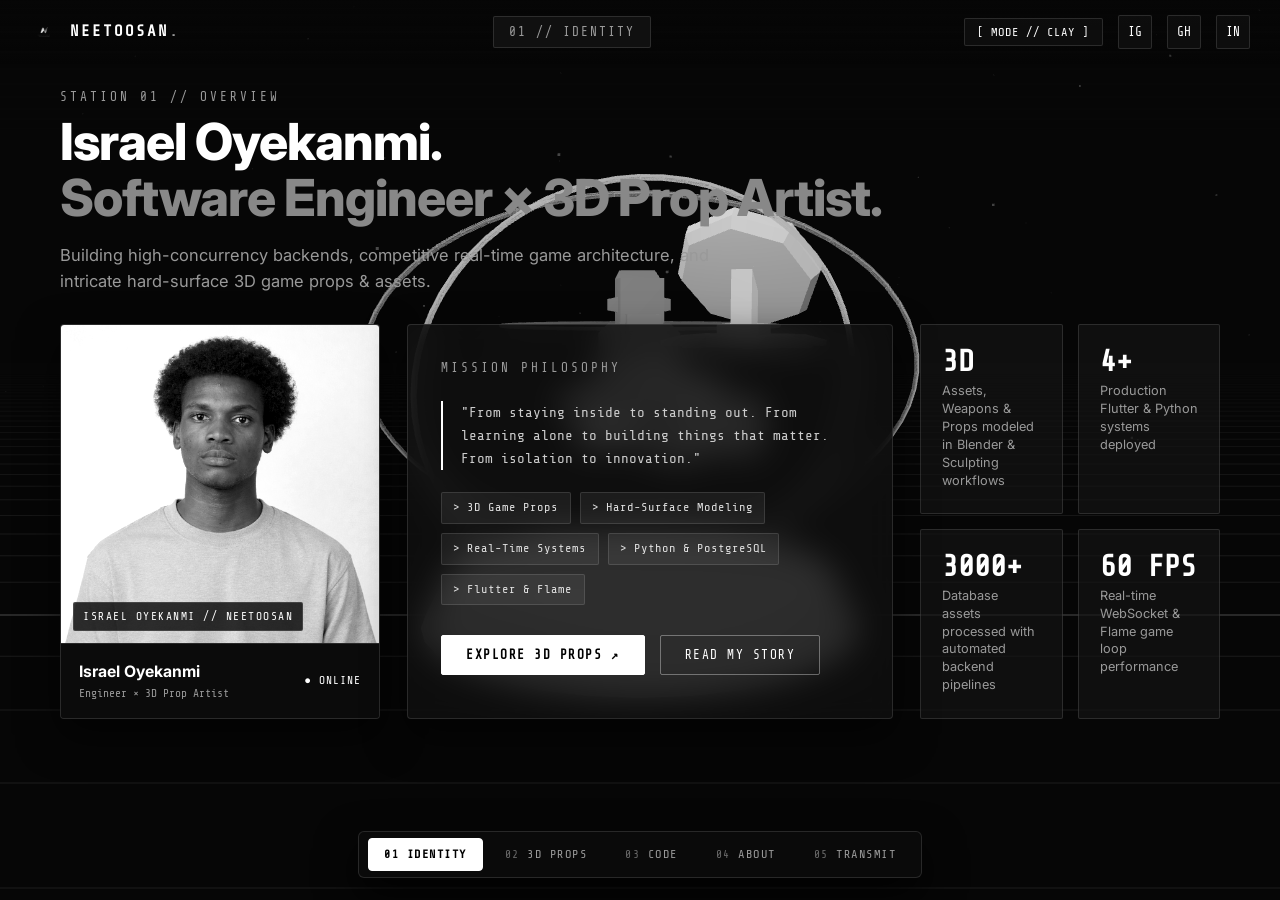
==== commit 3eefe836: "feat: replace abstract 3D props with low-poly CC0 tech/game models Swap the icosahedron/cone/octahed" ====
--- a/index.html
+++ b/index.html
@@ -568,6 +568,7 @@
 
   <!-- Scripts -->
   <script src="js/vendor/three.min.js"></script>
+  <script src="js/vendor/GLTFLoader.js"></script>
   <script src="js/three-world.js"></script>
   <script src="js/instagram-showcase.js"></script>
   <script src="js/main.js"></script>
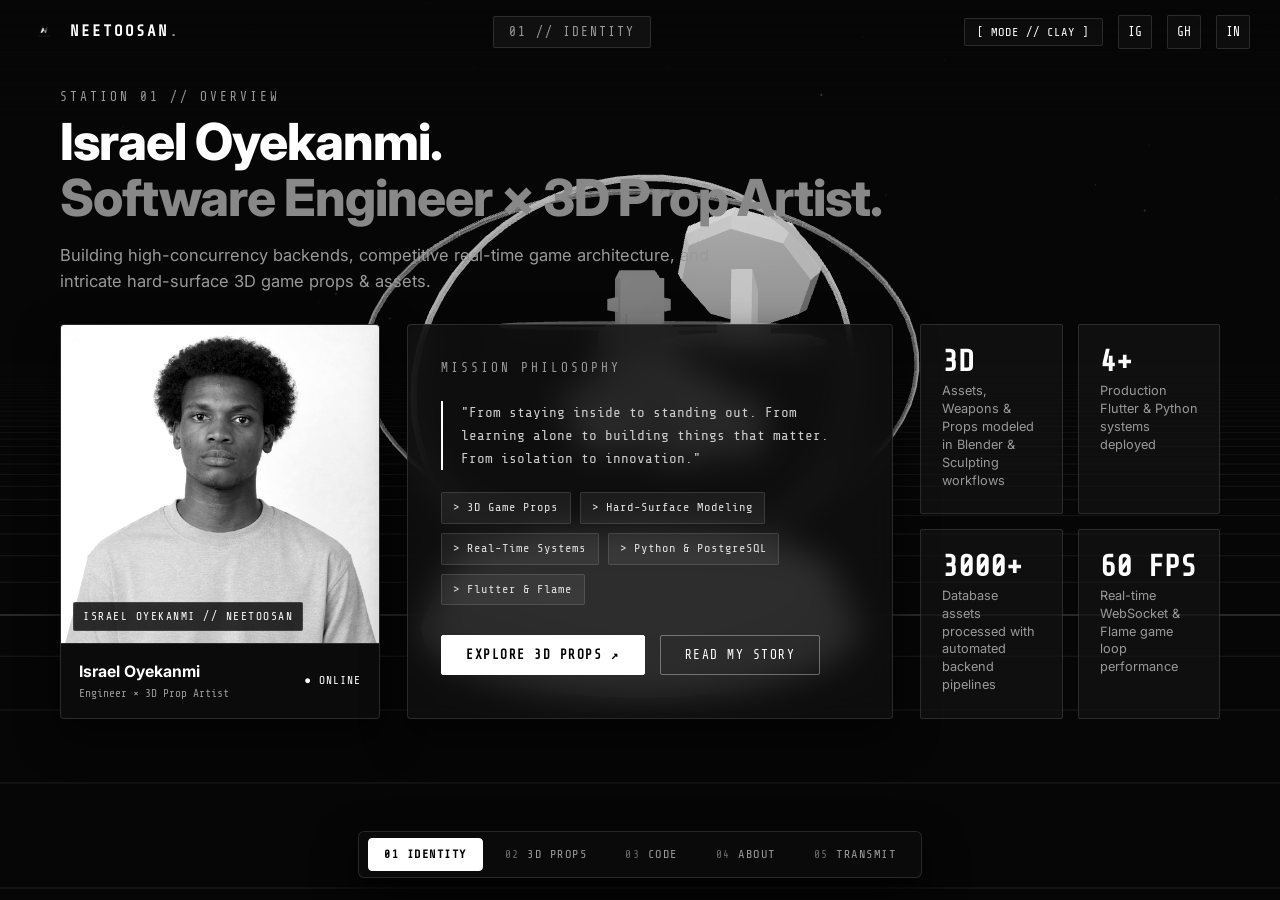
==== commit c999b347: "feat: add portfolio styling, game logic, and profile assets with documentation updates" ====
--- a/index.html
+++ b/index.html
@@ -17,6 +17,136 @@
   <link rel="stylesheet" href="css/style.css" />
 </head>
 <body>
+  <!-- Icon Sprite: shared line-icon set (used via <svg class="icon"><use href="#icon-NAME"/></svg>).
+       Paths carry no fill/stroke of their own so they inherit color/weight from the .icon CSS rule. -->
+  <svg style="position:absolute; width:0; height:0; overflow:hidden;" aria-hidden="true">
+    <defs>
+      <symbol id="icon-terminal" viewBox="0 0 24 24">
+        <polyline points="4 17 10 11 4 5"></polyline>
+        <line x1="12" y1="19" x2="20" y2="19"></line>
+      </symbol>
+      <symbol id="icon-gamepad" viewBox="0 0 24 24">
+        <rect x="2" y="6" width="20" height="12" rx="6"></rect>
+        <line x1="6" y1="12" x2="10" y2="12"></line>
+        <line x1="8" y1="10" x2="8" y2="14"></line>
+        <circle cx="15" cy="10.5" r="1"></circle>
+        <circle cx="18" cy="13.5" r="1"></circle>
+      </symbol>
+      <symbol id="icon-monitor" viewBox="0 0 24 24">
+        <rect x="3" y="4" width="18" height="12" rx="1"></rect>
+        <line x1="8" y1="20" x2="16" y2="20"></line>
+        <line x1="12" y1="16" x2="12" y2="20"></line>
+      </symbol>
+      <symbol id="icon-rocket" viewBox="0 0 24 24">
+        <path d="M12 2c3 2 5 6 5 10 0 2-1 4-2 5l-1 3-2-2-2 2-1-3c-1-1-2-3-2-5 0-4 2-8 5-10z"></path>
+        <circle cx="12" cy="10" r="1.6"></circle>
+        <path d="M9 16c-1.5 1-2 3-2 5 2 0 4-.5 5-2"></path>
+        <path d="M15 16c1.5 1 2 3 2 5-2 0-4-.5-5-2"></path>
+      </symbol>
+      <symbol id="icon-tag" viewBox="0 0 24 24">
+        <path d="M20.59 13.41 13.42 20.59a2 2 0 0 1-2.83 0L2 12V2h10l8.59 8.59a2 2 0 0 1 0 2.82z"></path>
+        <line x1="7" y1="7" x2="7.01" y2="7"></line>
+      </symbol>
+      <symbol id="icon-lightbulb" viewBox="0 0 24 24">
+        <path d="M9 18h6"></path>
+        <path d="M10 22h4"></path>
+        <path d="M12 2a7 7 0 0 0-4 12.7c.6.5 1 1.2 1 2.3h6c0-1.1.4-1.8 1-2.3A7 7 0 0 0 12 2z"></path>
+      </symbol>
+      <symbol id="icon-palette" viewBox="0 0 24 24">
+        <path d="M12 2a10 10 0 1 0 0 20c1.1 0 2-.9 2-2 0-.5-.2-1-.5-1.3-.3-.4-.5-.8-.5-1.3 0-1.1.9-2 2-2h2.3A5.2 5.2 0 0 0 22 10.5C22 5.8 17.5 2 12 2z"></path>
+        <circle cx="7" cy="10" r="1"></circle>
+        <circle cx="10" cy="6.5" r="1"></circle>
+        <circle cx="15" cy="6.5" r="1"></circle>
+        <circle cx="17.5" cy="10.5" r="1"></circle>
+      </symbol>
+      <symbol id="icon-book" viewBox="0 0 24 24">
+        <path d="M4 19.5A2.5 2.5 0 0 1 6.5 17H20"></path>
+        <path d="M6.5 2H20v20H6.5A2.5 2.5 0 0 1 4 19.5v-15A2.5 2.5 0 0 1 6.5 2z"></path>
+      </symbol>
+      <symbol id="icon-bike" viewBox="0 0 24 24">
+        <circle cx="6" cy="17" r="3.5"></circle>
+        <circle cx="18" cy="17" r="3.5"></circle>
+        <path d="M6 17l4-8h4l3 8"></path>
+        <path d="M10 9l3 4"></path>
+        <circle cx="15" cy="6" r="1.3"></circle>
+      </symbol>
+      <symbol id="icon-trophy" viewBox="0 0 24 24">
+        <path d="M8 21h8"></path>
+        <path d="M12 17v4"></path>
+        <path d="M7 4h10v5a5 5 0 0 1-10 0V4z"></path>
+        <path d="M7 5H4a3 3 0 0 0 3 5"></path>
+        <path d="M17 5h3a3 3 0 0 1-3 5"></path>
+      </symbol>
+      <symbol id="icon-sparkle" viewBox="0 0 24 24">
+        <path d="M12 3l1.6 5.4L19 10l-5.4 1.6L12 17l-1.6-5.4L5 10l5.4-1.6L12 3z"></path>
+      </symbol>
+      <symbol id="icon-zap" viewBox="0 0 24 24">
+        <polygon points="13 2 3 14 12 14 11 22 21 10 12 10 13 2"></polygon>
+      </symbol>
+      <symbol id="icon-search" viewBox="0 0 24 24">
+        <circle cx="11" cy="11" r="7"></circle>
+        <line x1="21" y1="21" x2="16.65" y2="16.65"></line>
+      </symbol>
+      <symbol id="icon-volume" viewBox="0 0 24 24">
+        <polygon points="11 5 6 9 2 9 2 15 6 15 11 19 11 5"></polygon>
+        <path d="M15.5 8.5a5 5 0 0 1 0 7"></path>
+        <path d="M18.5 6a9 9 0 0 1 0 12"></path>
+      </symbol>
+      <symbol id="icon-volume-x" viewBox="0 0 24 24">
+        <polygon points="11 5 6 9 2 9 2 15 6 15 11 19 11 5"></polygon>
+        <line x1="16" y1="9" x2="22" y2="15"></line>
+        <line x1="22" y1="9" x2="16" y2="15"></line>
+      </symbol>
+      <symbol id="icon-help-circle" viewBox="0 0 24 24">
+        <circle cx="12" cy="12" r="9"></circle>
+        <path d="M9.1 9a3 3 0 0 1 5.8 1c0 2-3 2-3 4"></path>
+        <line x1="12" y1="17" x2="12.01" y2="17"></line>
+      </symbol>
+      <symbol id="icon-target" viewBox="0 0 24 24">
+        <circle cx="12" cy="12" r="9"></circle>
+        <circle cx="12" cy="12" r="5"></circle>
+        <circle cx="12" cy="12" r="1.4"></circle>
+      </symbol>
+      <symbol id="icon-keyboard" viewBox="0 0 24 24">
+        <rect x="2" y="6" width="20" height="12" rx="2"></rect>
+        <line x1="6" y1="10" x2="6.01" y2="10"></line>
+        <line x1="10" y1="10" x2="10.01" y2="10"></line>
+        <line x1="14" y1="10" x2="14.01" y2="10"></line>
+        <line x1="18" y1="10" x2="18.01" y2="10"></line>
+        <line x1="8" y1="14" x2="16" y2="14"></line>
+      </symbol>
+      <symbol id="icon-skull" viewBox="0 0 24 24">
+        <path d="M12 3a7 7 0 0 0-7 7c0 2.5 1.2 4 2.3 5.2.5.6.7 1 .7 1.8v1c0 .6.4 1 1 1h1v-2h1v2h2v-2h1v2h1a1 1 0 0 0 1-1v-1c0-.8.2-1.2.7-1.8C17.8 14 19 12.5 19 10a7 7 0 0 0-7-7z"></path>
+        <circle cx="9.3" cy="10.5" r="1.3"></circle>
+        <circle cx="14.7" cy="10.5" r="1.3"></circle>
+      </symbol>
+      <symbol id="icon-orb" viewBox="0 0 24 24">
+        <circle cx="12" cy="12" r="8"></circle>
+        <path d="M12 8l1 3 3 1-3 1-1 3-1-3-3-1 3-1 1-3z"></path>
+      </symbol>
+      <symbol id="icon-bag" viewBox="0 0 24 24">
+        <path d="M6 8h12l1 12H5L6 8z"></path>
+        <path d="M9 8a3 3 0 0 1 6 0"></path>
+      </symbol>
+      <symbol id="icon-ghost" viewBox="0 0 24 24">
+        <path d="M12 3a7 7 0 0 0-7 7v9l2.5-2 2 2 2.5-2 2.5 2 2-2 2.5 2v-9a7 7 0 0 0-7-7z"></path>
+        <circle cx="9.5" cy="10" r="1"></circle>
+        <circle cx="14.5" cy="10" r="1"></circle>
+      </symbol>
+      <symbol id="icon-log-out" viewBox="0 0 24 24">
+        <path d="M9 21H5a2 2 0 0 1-2-2V5a2 2 0 0 1 2-2h4"></path>
+        <polyline points="16 17 21 12 16 7"></polyline>
+        <line x1="21" y1="12" x2="9" y2="12"></line>
+      </symbol>
+      <symbol id="icon-swords" viewBox="0 0 24 24">
+        <line x1="4" y1="4" x2="20" y2="20"></line>
+        <path d="M14 4l6 2-2 6"></path>
+        <line x1="20" y1="4" x2="4" y2="20"></line>
+        <path d="M10 4L4 6l2 6"></path>
+      </symbol>
+    </defs>
+  </svg>
+
   <!-- 3D Spatial Canvas -->
   <canvas id="webgl-canvas" aria-label="Interactive 3D spatial world environment"></canvas>
 
@@ -290,23 +420,23 @@
             <div class="glass-card" style="padding:1.4rem; margin-bottom:1.5rem;">
               <p class="station-kicker" style="font-size:0.75rem;">THE EVOLUTION ROAD</p>
               <div class="journey-pipeline">
-                <span class="journey-step">🐍 Python</span>
+                <span class="journey-step"><svg class="icon"><use href="#icon-terminal"></use></svg> Python</span>
                 <span class="journey-arrow">→</span>
-                <span class="journey-step">🎮 C++ Games</span>
+                <span class="journey-step"><svg class="icon"><use href="#icon-gamepad"></use></svg> C++ Games</span>
                 <span class="journey-arrow">→</span>
-                <span class="journey-step">🖥️ PySide6</span>
+                <span class="journey-step"><svg class="icon"><use href="#icon-monitor"></use></svg> PySide6</span>
                 <span class="journey-arrow">→</span>
-                <span class="journey-step">🚀 Flutter</span>
+                <span class="journey-step"><svg class="icon"><use href="#icon-rocket"></use></svg> Flutter</span>
                 <span class="journey-arrow">→</span>
-                <span class="journey-step">💰 Sold Apps</span>
+                <span class="journey-step"><svg class="icon"><use href="#icon-tag"></use></svg> Sold Apps</span>
               </div>
             </div>
 
             <!-- Fun Fact Callout -->
             <div class="fun-fact-box">
-              <span class="fun-fact-icon">💡</span>
+              <span class="fun-fact-icon"><svg class="icon"><use href="#icon-lightbulb"></use></svg></span>
               <div class="fun-fact-text">
-                <strong style="color:#fff;">Fun Fact:</strong> I started coding because someone told me Python was <em>"harder than understanding women."</em> Challenge accepted. The jury's still out on which is actually harder. 😄
+                <strong style="color:#fff;">Fun Fact:</strong> I started coding because someone told me Python was <em>"harder than understanding women."</em> Challenge accepted. The jury's still out on which is actually harder.
               </div>
             </div>
           </div>
@@ -319,7 +449,7 @@
             </h3>
 
             <p class="story-lead">
-              I’m <strong class="story-highlight">Israel Oyekanmi</strong>, also known as <strong>Neetoosan</strong> — a naturally curious creative who stumbled into code and never looked back. My journey started with a simple question: <em>"What's harder to understand than a lady?"</em> Someone said Python. I laughed, then I tried it. Turns out, they weren't entirely wrong but I was completely hooked. 🐍
+              I’m <strong class="story-highlight">Israel Oyekanmi</strong>, also known as <strong>Neetoosan</strong> — a naturally curious creative who stumbled into code and never looked back. My journey started with a simple question: <em>"What's harder to understand than a lady?"</em> Someone said Python. I laughed, then I tried it. Turns out, they weren't entirely wrong but I was completely hooked.
             </p>
 
             <p class="story-text">
@@ -354,7 +484,7 @@
             <!-- 3D Art & Sculpting -->
             <article class="beyond-card">
               <div>
-                <div class="beyond-card-icon">🎨</div>
+                <div class="beyond-card-icon"><svg class="icon"><use href="#icon-palette"></use></svg></div>
                 <h4 class="beyond-card-title">3D Animation &amp; Sculpting</h4>
                 <p class="beyond-desc">
                   I design, sculpt, and animate in three dimensions using Blender. From digital character sculpting and high-poly prop creation to hard-surface modeling, rigging, and keyframe 3D animation, I bring visual depth and artistic precision to software engineering.
@@ -372,7 +502,7 @@
             <!-- Stories That Challenge -->
             <article class="beyond-card">
               <div>
-                <div class="beyond-card-icon">📚</div>
+                <div class="beyond-card-icon"><svg class="icon"><use href="#icon-book"></use></svg></div>
                 <h4 class="beyond-card-title">Stories That Challenge</h4>
                 <p class="beyond-desc">
                   I'm a fan of psychological mysteries, manhwas, anime, and anything that makes you question what's real. Unraveling intricate narratives mirrors the deep satisfaction of solving complex architecture and debugging distributed systems.
@@ -390,7 +520,7 @@
             <!-- Movement & Balance -->
             <article class="beyond-card">
               <div>
-                <div class="beyond-card-icon">🚴</div>
+                <div class="beyond-card-icon"><svg class="icon"><use href="#icon-bike"></use></svg></div>
                 <h4 class="beyond-card-title">Movement &amp; Creation</h4>
                 <p class="beyond-desc">
                   Cycling keeps me grounded, cooking keeps me experimenting, and anime keeps me inspired. Balance matters, and these moments away from the screen make me a sharper, more resilient engineer when I return.
@@ -403,6 +533,16 @@
                 <span class="beyond-tag">Mindset</span>
               </div>
             </article>
+          </div>
+
+          <!-- Life Off-Screen — Photo Gallery -->
+          <div class="life-gallery">
+            <div class="life-gallery-item">
+              <img src="asset/about-israel-1.jpg" alt="Israel Oyekanmi with arms outstretched, surrounded by his favorite music tracks" class="life-gallery-img" />
+            </div>
+            <div class="life-gallery-item">
+              <img src="asset/about-israel-2.jpg" alt="Candid portrait of Israel Oyekanmi on the street" class="life-gallery-img" />
+            </div>
           </div>
         </div>
 
--- a/css/style.css
+++ b/css/style.css
@@ -30,6 +30,20 @@
   box-sizing: border-box;
   margin: 0;
   padding: 0;
+}
+
+/* Shared line-icon set (see <symbol> sprite at top of <body>) */
+.icon {
+  display: inline-block;
+  width: 1em;
+  height: 1em;
+  fill: none;
+  stroke: currentColor;
+  stroke-width: 1.6;
+  stroke-linecap: round;
+  stroke-linejoin: round;
+  vertical-align: -0.15em;
+  flex-shrink: 0;
 }
 
 html, body {
@@ -720,6 +734,9 @@
 }
 
 .journey-step {
+  display: inline-flex;
+  align-items: center;
+  gap: 0.4rem;
   font-family: var(--font-mono);
   font-size: 0.8rem;
   background: rgba(255, 255, 255, 0.08);
@@ -727,6 +744,12 @@
   padding: 0.3rem 0.65rem;
   border-radius: 2px;
   color: #fff;
+}
+
+.journey-step .icon {
+  width: 0.95em;
+  height: 0.95em;
+  color: var(--text-secondary);
 }
 
 .journey-arrow {
@@ -758,8 +781,15 @@
 }
 
 .fun-fact-icon {
+  display: inline-flex;
   font-size: 1.4rem;
   line-height: 1;
+}
+
+.fun-fact-icon .icon {
+  width: 1em;
+  height: 1em;
+  color: #fff;
 }
 
 .fun-fact-text {
@@ -779,6 +809,35 @@
   margin-top: 1.2rem;
 }
 
+.life-gallery {
+  display: grid;
+  grid-template-columns: repeat(auto-fit, minmax(220px, 1fr));
+  gap: 1.5rem;
+  margin-top: 1.5rem;
+}
+
+.life-gallery-item {
+  position: relative;
+  aspect-ratio: 3 / 4;
+  overflow: hidden;
+  border-radius: 4px;
+  border: 1px solid var(--border-subtle);
+  background: #000;
+}
+
+.life-gallery-img {
+  width: 100%;
+  height: 100%;
+  object-fit: cover;
+  filter: grayscale(1) contrast(1.08);
+  transition: var(--transition-med);
+}
+
+.life-gallery-item:hover .life-gallery-img {
+  filter: grayscale(0.2) contrast(1.04);
+  transform: scale(1.03);
+}
+
 .beyond-card {
   background: var(--bg-surface);
   border: 1px solid var(--border-subtle);
@@ -796,8 +855,15 @@
 }
 
 .beyond-card-icon {
+  display: inline-flex;
   font-size: 1.8rem;
   margin-bottom: 0.8rem;
+}
+
+.beyond-card-icon .icon {
+  width: 1em;
+  height: 1em;
+  color: #fff;
 }
 
 .beyond-card-title {
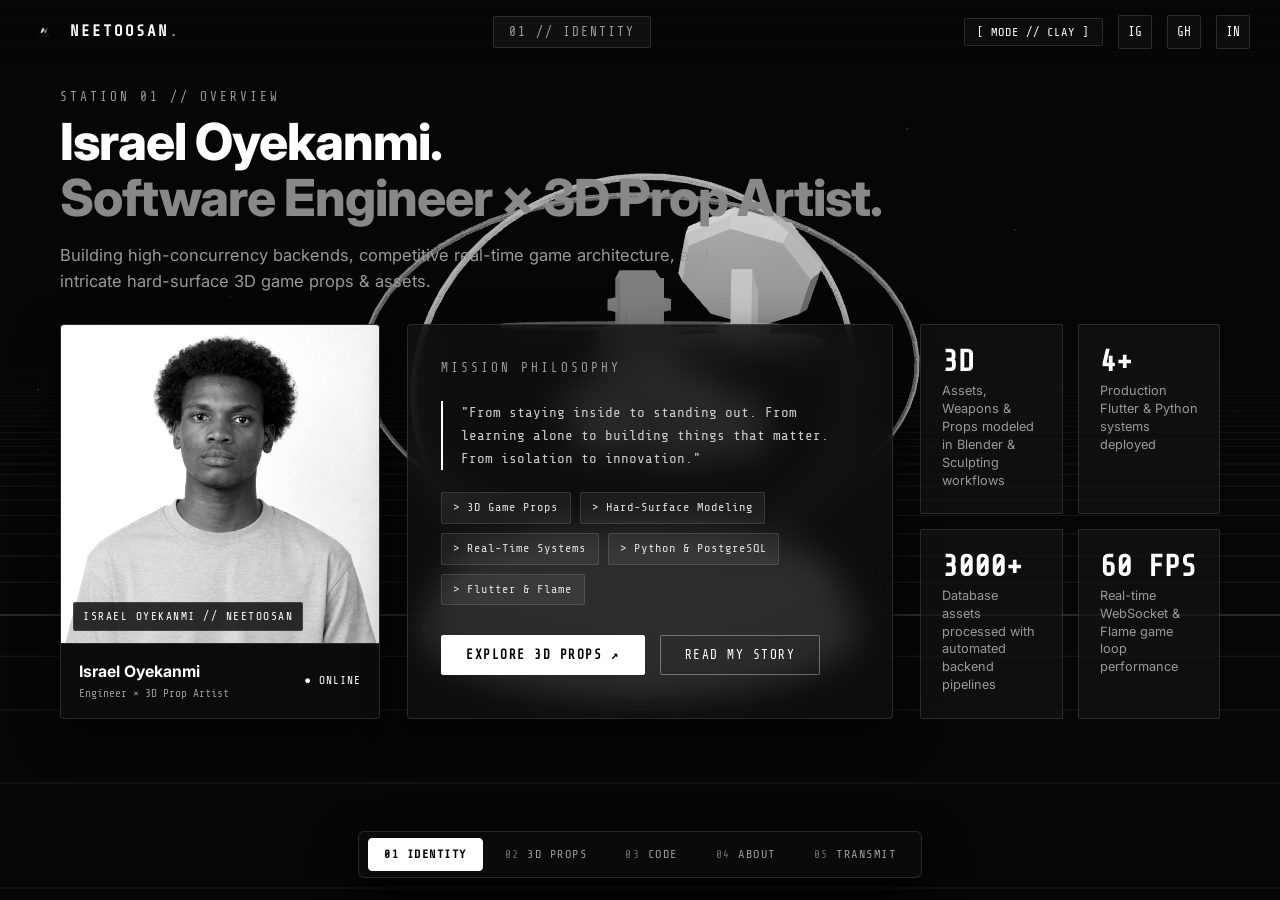
==== commit f3810e01: "education update" ====
--- a/index.html
+++ b/index.html
@@ -3,18 +3,55 @@
 <head>
   <meta charset="UTF-8" />
   <meta name="viewport" content="width=device-width, initial-scale=1.0" />
-  <meta name="description" content="Neetoosan — Software Engineer & 3D Prop/Asset Artist. Minimalist black-and-white portfolio featuring interactive 3D spatial world, Instagram renders, and engineering systems." />
+  <meta name="description" content="Israel Oyekanmi (Neetoosan) — Software Engineer, Cybersecurity student at MIVA Open University, and 3D Prop/Asset Artist. Minimalist black-and-white portfolio featuring an interactive 3D spatial world, Instagram renders, and engineering systems." />
+  <meta name="keywords" content="Israel Oyekanmi, Neetoosan, Software Engineer, Cybersecurity, MIVA Open University, 3D Prop Artist, Flutter Developer, Python Developer, Portfolio" />
+  <meta name="author" content="Israel Oyekanmi" />
   <meta name="google-site-verification" content="jtZn-OVnVurJu6HpZCWK9wECkN3kCTyDbnpj1rC1Q68" />
+  <link rel="canonical" href="https://neetoosan.vercel.app/" />
   <title>Neetoosan | Software Engineer & 3D Prop Artist</title>
-  
+
+  <!-- Open Graph / Social Previews -->
+  <meta property="og:type" content="website" />
+  <meta property="og:url" content="https://neetoosan.vercel.app/" />
+  <meta property="og:title" content="Israel Oyekanmi (Neetoosan) | Software Engineer & 3D Prop Artist" />
+  <meta property="og:description" content="Software Engineer, Cybersecurity student at MIVA Open University, and 3D Prop/Asset Artist. Explore an interactive 3D spatial portfolio of game props, engineering systems, and more." />
+  <meta property="og:image" content="https://neetoosan.vercel.app/asset/about.png" />
+  <meta property="og:image:alt" content="Israel Oyekanmi — Neetoosan" />
+  <meta property="og:site_name" content="Neetoosan Portfolio" />
+
+  <!-- Twitter Card -->
+  <meta name="twitter:card" content="summary_large_image" />
+  <meta name="twitter:title" content="Israel Oyekanmi (Neetoosan) | Software Engineer & 3D Prop Artist" />
+  <meta name="twitter:description" content="Software Engineer, Cybersecurity student at MIVA Open University, and 3D Prop/Asset Artist." />
+  <meta name="twitter:image" content="https://neetoosan.vercel.app/asset/about.png" />
+
   <link rel="icon" type="image/png" href="asset/favicon.png" />
   <link rel="apple-touch-icon" href="asset/favicon.png" />
-  
+
   <link rel="preconnect" href="https://fonts.googleapis.com">
   <link rel="preconnect" href="https://fonts.gstatic.com" crossorigin>
   <link href="https://fonts.googleapis.com/css2?family=Inter:wght@400;500;600;700;800&family=Share+Tech+Mono&display=swap" rel="stylesheet">
-  
+
   <link rel="stylesheet" href="css/style.css" />
+
+  <!-- Structured Data: Person -->
+  <script type="application/ld+json">
+  {
+    "@context": "https://schema.org",
+    "@type": "Person",
+    "name": "Israel Oyekanmi",
+    "alternateName": "Neetoosan",
+    "url": "https://neetoosan.vercel.app/",
+    "image": "https://neetoosan.vercel.app/asset/about.png",
+    "jobTitle": "Software Engineer & 3D Prop Artist",
+    "description": "Software Engineer and 3D hard-surface prop artist, currently studying Cybersecurity at MIVA Open University.",
+    "sameAs": [
+      "https://github.com/neetoosan",
+      "https://www.instagram.com/neetoosan/",
+      "https://www.linkedin.com/in/israel-oyekanmi-876148392/"
+    ]
+  }
+  </script>
 </head>
 <body>
   <!-- Icon Sprite: shared line-icon set (used via <svg class="icon"><use href="#icon-NAME"/></svg>).
@@ -137,6 +174,11 @@
         <path d="M9 21H5a2 2 0 0 1-2-2V5a2 2 0 0 1 2-2h4"></path>
         <polyline points="16 17 21 12 16 7"></polyline>
         <line x1="21" y1="12" x2="9" y2="12"></line>
+      </symbol>
+      <symbol id="icon-graduation-cap" viewBox="0 0 24 24">
+        <path d="M2 9l10-5 10 5-10 5-10-5z"></path>
+        <path d="M6 11v5c0 1.1 2.7 3 6 3s6-1.9 6-3v-5"></path>
+        <path d="M22 9v6"></path>
       </symbol>
       <symbol id="icon-swords" viewBox="0 0 24 24">
         <line x1="4" y1="4" x2="20" y2="20"></line>
@@ -404,7 +446,7 @@
           <div>
             <div class="profile-portrait-card" style="margin-bottom:1.5rem;">
               <div class="profile-photo-wrapper">
-                <img src="asset/about.png" alt="Israel Oyekanmi — Neetoosan" class="profile-photo-img" />
+                <img src="asset/about.png" alt="Israel Oyekanmi — Neetoosan" class="profile-photo-img" loading="lazy" />
                 <div class="profile-photo-badge">ISRAEL OYEKANMI // NEETOOSAN</div>
               </div>
               <div class="profile-meta-row">
@@ -429,6 +471,26 @@
                 <span class="journey-step"><svg class="icon"><use href="#icon-rocket"></use></svg> Flutter</span>
                 <span class="journey-arrow">→</span>
                 <span class="journey-step"><svg class="icon"><use href="#icon-tag"></use></svg> Sold Apps</span>
+              </div>
+            </div>
+
+            <!-- Education -->
+            <div class="glass-card" style="padding:1.4rem; margin-bottom:1.5rem;">
+              <p class="station-kicker" style="font-size:0.75rem;">EDUCATION</p>
+              <h4 class="spec-category-title" style="display:flex; align-items:center; gap:0.5rem; margin-bottom:0.8rem;">
+                <svg class="icon"><use href="#icon-graduation-cap"></use></svg>
+                Cybersecurity @ MIVA Open University
+              </h4>
+              <p class="beyond-desc" style="margin-bottom:1rem;">
+                Currently studying Cybersecurity at MIVA Open University, deepening my grounding in secure systems design, applied cryptography, and the defensive side of the software I build professionally.
+              </p>
+              <div class="education-photos">
+                <div class="education-photo">
+                  <img src="asset/miva-israel-1.jpg" alt="Israel Oyekanmi in graduation cap and gown bearing the MIVA Open University crest" loading="lazy" />
+                </div>
+                <div class="education-photo">
+                  <img src="asset/miva-israel-2.jpg" alt="Israel Oyekanmi smiling in MIVA Open University academic regalia" loading="lazy" />
+                </div>
               </div>
             </div>
 
@@ -538,10 +600,10 @@
           <!-- Life Off-Screen — Photo Gallery -->
           <div class="life-gallery">
             <div class="life-gallery-item">
-              <img src="asset/about-israel-1.jpg" alt="Israel Oyekanmi with arms outstretched, surrounded by his favorite music tracks" class="life-gallery-img" />
+              <img src="asset/about-israel-1.jpg" alt="Israel Oyekanmi with arms outstretched, surrounded by his favorite music tracks" class="life-gallery-img" loading="lazy" />
             </div>
             <div class="life-gallery-item">
-              <img src="asset/about-israel-2.jpg" alt="Candid portrait of Israel Oyekanmi on the street" class="life-gallery-img" />
+              <img src="asset/about-israel-2.jpg" alt="Candid portrait of Israel Oyekanmi on the street" class="life-gallery-img" loading="lazy" />
             </div>
           </div>
         </div>
--- a/css/style.css
+++ b/css/style.css
@@ -838,6 +838,35 @@
   transform: scale(1.03);
 }
 
+.education-photos {
+  display: grid;
+  grid-template-columns: repeat(2, 1fr);
+  gap: 0.6rem;
+}
+
+.education-photo {
+  position: relative;
+  aspect-ratio: 3 / 4;
+  overflow: hidden;
+  border-radius: 3px;
+  border: 1px solid var(--border-subtle);
+  background: #000;
+}
+
+.education-photo img {
+  width: 100%;
+  height: 100%;
+  object-fit: cover;
+  object-position: center 15%;
+  filter: grayscale(1) contrast(1.08);
+  transition: var(--transition-med);
+}
+
+.education-photo:hover img {
+  filter: grayscale(0.2) contrast(1.04);
+  transform: scale(1.03);
+}
+
 .beyond-card {
   background: var(--bg-surface);
   border: 1px solid var(--border-subtle);
